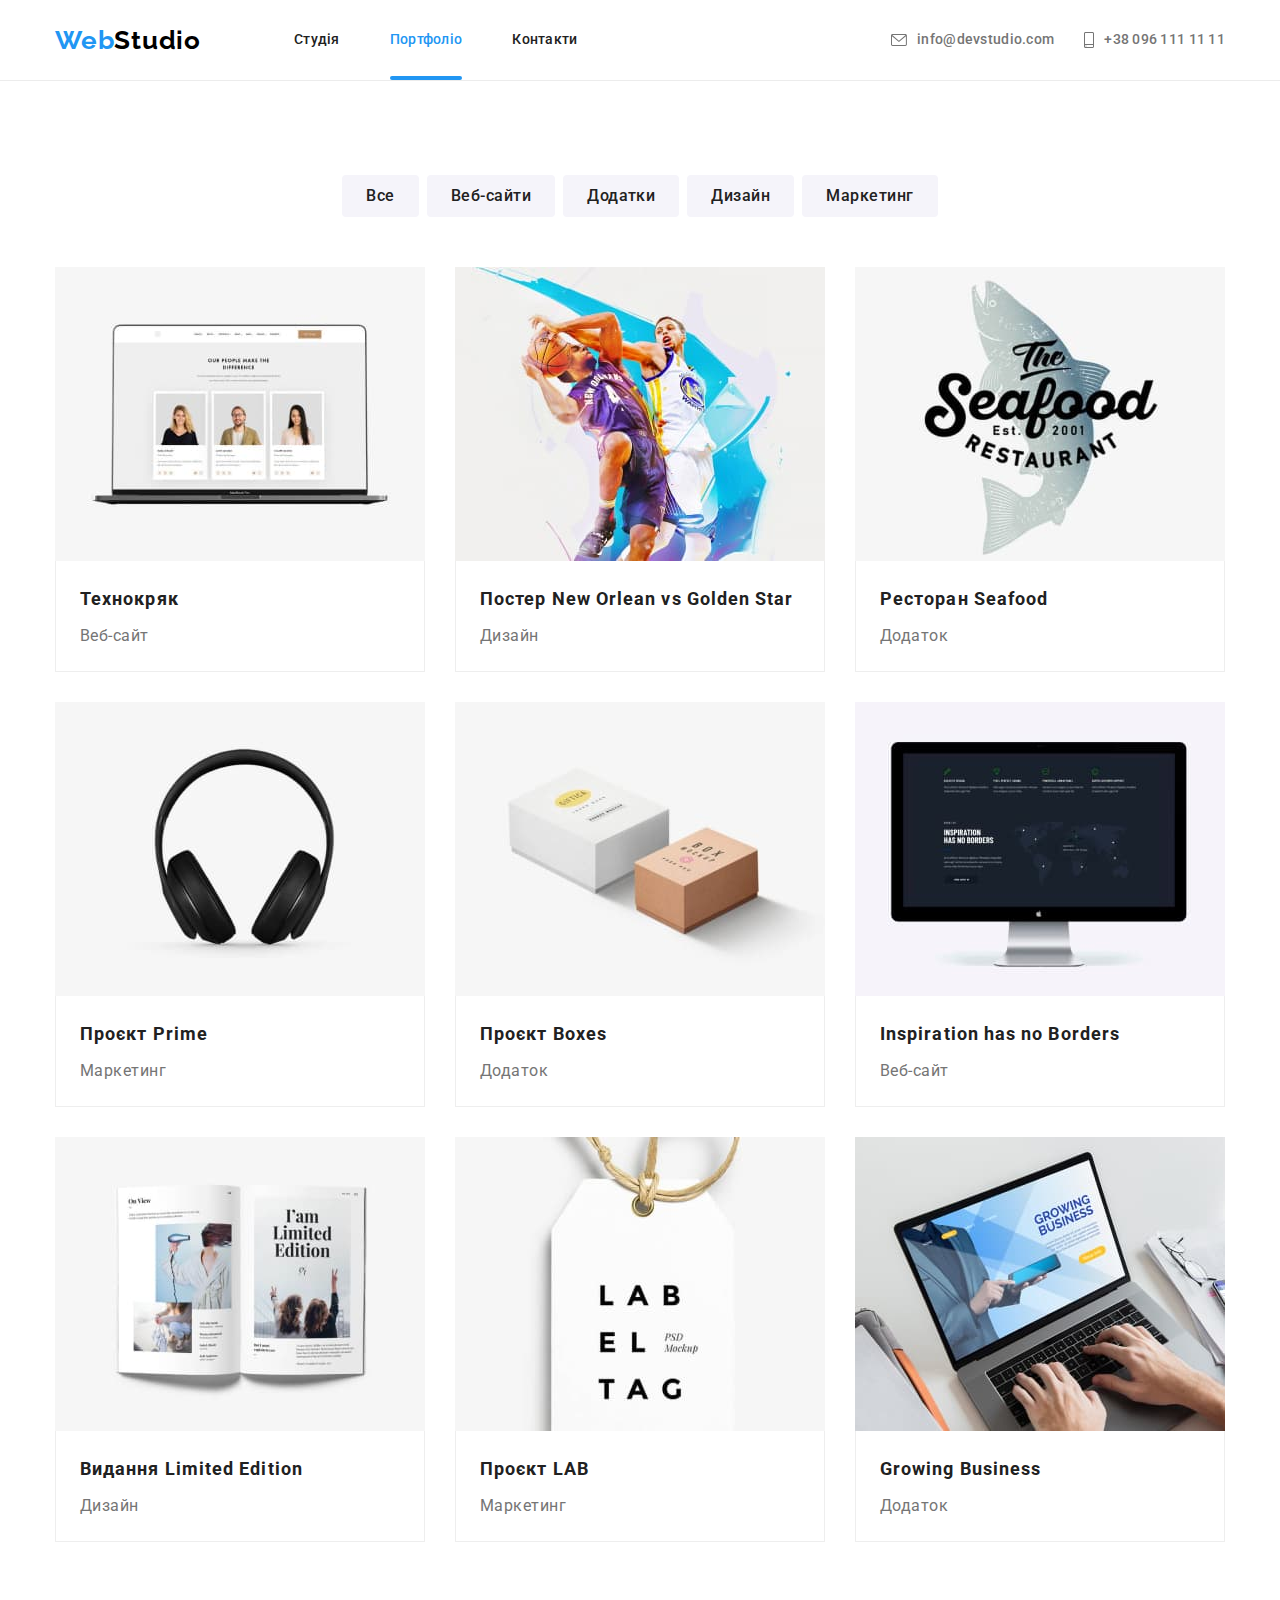
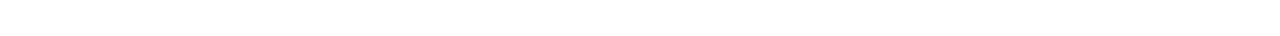
==== portfolio.html @ c04a243e "did all sections, except footer" ====
<!DOCTYPE html>
<html lang="en">
  <head>
    <meta charset="UTF-8" />
    <meta http-equiv="X-UA-Compatible" content="IE=edge" />
    <meta name="viewport" content="width=device-width, initial-scale=1.0" />
    <title>Web Studio</title>
    <link rel="preconnect" href="https://fonts.googleapis.com" />
    <link rel="preconnect" href="https://fonts.gstatic.com" crossorigin />
    <link
      href="https://fonts.googleapis.com/css2?family=Raleway:wght@700&family=Roboto:wght@400;500;700;900&display=swap"
      rel="stylesheet"
    />
    <link
      rel="stylesheet"
      href="https://cdnjs.cloudflare.com/ajax/libs/modern-normalize/1.1.0/modern-normalize.min.css"
    />
    <link rel="stylesheet" href="./css/main.min.css" />
  </head>

  <body>
     <header class="header">
      <div class="container">
        <nav class="header__nav">
          <a href=" " class="header__logo link">
            <span class="header__web">Web</span>Studio
          </a>
          <ul class="header__list list">
            <li class="header__item">
              <a href="./index.html" class="header__link link"> Студія </a>
            </li>
            <li class="header__item">
              <a href="" class="header__link link current"> Портфоліо </a>
            </li>
            <li class="header__item">
              <a href="" class="header__link link"> Контакти </a>
            </li>
          </ul>
        </nav>
        <ul class="header__contacts list">
          <li>
            <a href="mailto:info@devstudio.com " class="header__mail link">
              <svg class="header__contacts-icon" width="16px" height="12px">
                <use href="./images/icons.svg#icon-envelope"></use>
              </svg>
              info@devstudio.com
            </a>
          </li>
          <li>
            <a href="tel:+380961111111" class="header__tel link">
              <svg class="header__contacts-icon" width="10px" height="16px">
                <use href="./images/icons.svg#icon-smartphone"></use>
              </svg>
              +38 096 111 11 11
            </a>
          </li>
        </ul>
        <button type="button" class="header__btn">
          <svg class="header__icon" width="24" height="16">
            <use href="./images/icons.svg#icon-mob-menu"></use>
          </svg>
        </button>
        </div>
        <div class="mob-menu is-hidden">
          <div class="container">
            <div class="mob-menu-top">
              <button type="button" class="menu-close">
                <svg class="menu-icon" width="40" height="40">
                  <use href="./images/icons.svg#icon-close"></use>
                </svg>
              </button>
              <nav class="mob-menu-nav">
                <ul class="mob-menu-list list">
                  <li class="mob-menu-item">
                    <a href="./index.html" class="mob-menu-link link"> Студія </a>
                  </li>
                  <li class="mob-menu-item">
                    <a href="" class="mob-menu-link  link">
                      Портфоліо </a>
                  </li>
                  <li class="mob-menu-item">
                    <a href="" class="mob-menu-link  link"> Контакти </a>
                  </li>
                </ul>
              </nav>
            </div>
            <div class="mob-menu-bottom">
              <div class="mob-connect">
                <a href="tel:+380961111111" class="mob-menu-tel link"> +38 096 111 11 11 </a>
        
                <a href="mailto:info@devstudio.com " class="mob-menu-mail link"> info@devstudio.com </a>
        
              </div>
        
              <ul class="mob-soc list">
                <li class="mob-soc-item">
                  <a href="" target="blank" rel="noopener nofollow" class="mob-soc-link link"> Instagram </a>
                </li>
                <li class="mob-soc-item">
                  <a href="" target="blank" rel="noopener nofollow" class="mob-soc-link link"> Twitter </a>
                </li>
                <li class="mob-soc-item">
                  <a href="" target="blank" rel="noopener nofollow" class="mob-soc-link link"> Facebook </a>
                </li>
                <li class="mob-soc-item">
                  <a href="" target="blank" rel="noopener nofollow" class="mob-soc-link link"> LinkedIn </a>
                </li>
              </ul>
            </div>
          </div>
        </div>
      </div>
    </header> 
    <main>
      <section class="portfolio">
        <div class="container">
          <h1 class="visually-hidden">Портфоліо</h1>
          <ul class="portfolio__list list">
            <li class="portfolio__item">
              <button type="button" class="portfolio__btn">Все</button>
            </li>
            <li class="portfolio__item">
              <button type="button" class="portfolio__btn">Веб-сайти</button>
            </li>
            <li class="portfolio__item">
              <button type="button" class="portfolio__btn">Додатки</button>
            </li>
            <li class="portfolio__item">
              <button type="button" class="portfolio__btn">Дизайн</button>
            </li>
            <li class="portfolio__item">
              <button type="button" class="portfolio__btn">Маркетинг</button>
            </li>
          </ul>
           <h2 class="visually-hidden">Наші роботи</h2>
          <ul class="works__list list">
            <li class="works__item">
              <a href="#" target="_blank" class="works link">
                <div class="works__cover-wrap">
                  <img
                    src="./images/portfolio/img-one.jpg"
                    alt="Технокряк"
                    width="370"
                    class="works__img"
                  />
                  <p class="works__cover-text">
                    Ресурс пропонує комплексні пропозиції з різним рівнем
                    функціоналу та сервісів. Все це дозволить відвідувачу
                    отримати вичерпні відомості про компанію чи приватну особу.
                  </p>
                </div>
                <div class="works__box">
                  <h3 class="works__title">Технокряк</h3>
                  <p class="works__field">Веб-сайт</p>
                </div>
              </a>
            </li>
            <li class="works__item">
              <a href="#" target="_blank" class="works link">
                <div class="works__cover-wrap">
                  <img
                    src="./images/portfolio/img-two.jpg"
                    alt="Постер New Orlean vs Golden Star"
                    width="370"
                    class="works__img"
                  />
                  <p class="works__cover-text">
                    Ресурс пропонує комплексні пропозиції з різним рівнем
                    функціоналу та сервісів. Все це дозволить відвідувачу
                    отримати вичерпні відомості про компанію чи приватну особу.
                  </p>
                </div>
                <div class="works__box">
                  <h3 class="works__title">Постер New Orlean vs Golden Star</h3>
                  <p class="works__field">Дизайн</p>
                </div>
              </a>
            </li>
            <li class="works__item">
              <a href="#" target="_blank" class="works link">
                <div class="works__cover-wrap">
                  <img
                    src="./images/portfolio/img-three.jpg"
                    alt="Ресторан Seafood"
                    width="370"
                    class="works__img"
                  />
                  <p class="works__cover-text">
                    Ресурс пропонує комплексні пропозиції з різним рівнем
                    функціоналу та сервісів. Все це дозволить відвідувачу
                    отримати вичерпні відомості про компанію чи приватну особу.
                  </p>
                </div>
                <div class="works__box">
                  <h3 class="works__title">Ресторан Seafood</h3>
                  <p class="works__field">Додаток</p>
                </div>
              </a>
            </li>
            <li class="works__item">
              <a href="#" target="_blank" class="works link">
                <div class="works__cover-wrap">
                  <img
                    src="./images/portfolio/img-four.jpg"
                    alt="Проєкт Prime"
                    width="370"
                    class="works__img"
                  />
                  <p class="works__cover-text">
                    Ресурс пропонує комплексні пропозиції з різним рівнем
                    функціоналу та сервісів. Все це дозволить відвідувачу
                    отримати вичерпні відомості про компанію чи приватну особу.
                  </p>
                </div>
                <div class="works__box">
                  <h3 class="works__title">Проєкт Prime</h3>
                  <p class="works__field">Маркетинг</p>
                </div>
              </a>
            </li>
            <li class="works__item">
              <a href="#" target="_blank" class="works link">
                <div class="works__cover-wrap">
                  <img
                    src="./images/portfolio/img-five.jpg"
                    alt="Проєкт Boxes"
                    width="370"
                    class="works__img"
                  />
                  <p class="works__cover-text">
                    Ресурс пропонує комплексні пропозиції з різним рівнем
                    функціоналу та сервісів. Все це дозволить відвідувачу
                    отримати вичерпні відомості про компанію чи приватну особу.
                  </p>
                </div>
                <div class="works__box">
                  <h3 class="works__title">Проєкт Boxes</h3>
                  <p class="works__field">Додаток</p>
                </div>
              </a>
            </li>
            <li class="works__item">
              <a href="#" target="_blank" class="works link">
                <div class="works__cover-wrap">
                  <img
                    src="./images/portfolio/img-six.jpg"
                    alt="Inspiration has no Borders"
                    width="370"
                    class="works__img"
                  />
                  <p class="works__cover-text">
                    Ресурс пропонує комплексні пропозиції з різним рівнем
                    функціоналу та сервісів. Все це дозволить відвідувачу
                    отримати вичерпні відомості про компанію чи приватну особу.
                  </p>
                </div>
                <div class="works__box">
                  <h3 class="works__title">Inspiration has no Borders</h3>
                  <p class="works__field">Веб-сайт</p>
                </div>
              </a>
            </li>
            <li class="works__item">
              <a href="#" target="_blank" class="works link">
                <div class="works__cover-wrap">
                  <img
                    src="./images/portfolio/img-seven.jpg"
                    alt="Видання Limited Edition"
                    width="370"
                    class="portfolio-img"
                  />
                  <p class="works__cover-text">
                    Ресурс пропонує комплексні пропозиції з різним рівнем
                    функціоналу та сервісів. Все це дозволить відвідувачу
                    отримати вичерпні відомості про компанію чи приватну особу.
                  </p>
                </div>
                <div class="works__box">
                  <h3 class="works__title">Видання Limited Edition</h3>
                  <p class="works__field">Дизайн</p>
                </div>
              </a>
            </li>
            <li class="works__item">
              <a href="#" target="_blank" class="works link">
                <div class="works__cover-wrap">
                  <img
                    src="./images/portfolio/img-eight.jpg"
                    alt="Проєкт LAB"
                    width="370"
                    class="portfolio-img"
                  />
                  <p class="works__cover-text">
                    Ресурс пропонує комплексні пропозиції з різним рівнем
                    функціоналу та сервісів. Все це дозволить відвідувачу
                    отримати вичерпні відомості про компанію чи приватну особу.
                  </p>
                </div>
                <div class="works__box">
                  <h3 class="works__title">Проєкт LAB</h3>
                  <p class="works__field">Маркетинг</p>
                </div>
              </a>
            </li>
            <li class="works__item">
              <a href="#" target="_blank" class="works link">
                <div class="works__cover-wrap">
                  <img
                    src="./images/portfolio/img-nine.jpg"
                    alt="Growing Business"
                    width="370"
                    class="works__img"
                  />
                  <p class="works__cover-text">
                    Ресурс пропонує комплексні пропозиції з різним рівнем
                    функціоналу та сервісів. Все це дозволить відвідувачу
                    отримати вичерпні відомості про компанію чи приватну особу.
                  </p>
                </div>
                <div class="works__box">
                  <h3 class="works__title">Growing Business</h3>
                  <p class="works__field">Додаток</p>
                </div>
              </a>
            </li>
          </ul>
        </div>
      </section>
    </main> 
    <!-- <footer class="footer">
      <div class="container footer__wrap">
        <div>
          <a href="" class="footer__logo link">
            <span class="footer__web">Web</span>Studio
          </a>
          <address class="footer__contacts">
            <ul class="footer__list list">
              <li class="footer__item">
                <a
                  href="https://goo.gl/maps/imiHuzSXBCJ5eQL1A"
                  target="_blank"
                  rel="noopener noreferrer"
                  class="footer__address link"
                >
                  м. Київ, пр-т Лесі Українки, 26
                </a>
              </li>
              <li class="footer__item">
                <a href="mailto:info@example.com" class="footer__mail link">
                  info@example.com
                </a>
              </li>
              <li class="footer__item">
                <a href="tel:+380991111111" class="footer__tel link">
                  +38 099 111 11 11
                </a>
              </li>
            </ul>
          </address>
        </div>
        <div class="footer__soc-box">
          <p class="footer__soc-join">Приєднуйтесь</p>
          <ul class="footer__soc list">
            <li class="footer__soc-item">
              <a href="" class="footer__soc-link link">
                <svg class="footer__soc-icon" width="20" height="20">
                  <use href="./images/icons.svg#icon-instagram"></use>
                </svg>
              </a>
            </li>
            <li class="footer__soc-item">
              <a href="" class="footer__soc-link link">
                <svg class="footer__soc-icon" width="20" height="20">
                  <use href="./images/icons.svg#icon-twitter"></use></svg
              ></a>
            </li>
            <li class="footer__soc-item">
              <a href="" class="footer__soc-link link">
                <svg class="footer__soc-icon" width="20" height="20">
                  <use href="./images/icons.svg#icon-facebook"></use>
                </svg>
              </a>
            </li>
            <li class="footer__soc-item">
              <a href="" class="footer__soc-link link">
                <svg class="footer__soc-icon" width="20" height="20">
                  <use href="./images/icons.svg#icon-linkedin"></use>
                </svg>
              </a>
            </li>
          </ul>
        </div>
        <div class="subscribe__section">
          <form action="#" class="subscribe__form">
            <p class="subscribe__name">Підпишіться на розсилку</p>
            <div class="sub__correct">
              <input
                type="text"
                name="subscribe-name-footer"
                class="subscribe__input"
                id="subscribe"
                placeholder="E-mail"
                required
              />
              <button type="submit" class="subscribe__button">
                Підписатися
                <svg class="subscribe__icon" width="24" height="24">
                  <use href="./images/icons.svg#icon-send"></use>
                </svg>
              </button>
            </div>
          </form>
        </div>
      </div>
    </footer> -->
  <script src="./js/menu.js"></script>
  </body>
</html>
---- css/main.min.css ----
:root{--main-color: #212121;--secondary-color: #757575;--tertiary-color: #ffffff;--accent-color: #2196f3;--card-set-gap: 30px}body{font-family:Roboto,sans-serif}p,h1,h2,h3,h4,h5,h6{margin:0}ul{margin:0;padding-left:0}img{display:block;max-width:100%;height:auto;width:100%}.list{list-style:none}.link{text-decoration:none}.no-scroll{overflow:hidden}.visually-hidden{position:absolute;white-space:nowrap;width:1px;height:1px;overflow:hidden;border:0;padding:0;clip:rect(0 0 0 0);clip-path:inset(50%);margin:-1px}.container{width:100%;margin-right:auto;margin-left:auto;padding-right:15px;padding-left:15px}@media screen and (min-width: 480px){.container{max-width:480px}}@media screen and (min-width: 768px){.container{max-width:768px}}@media screen and (min-width: 1200px){.container{max-width:1200px}}.header{border-bottom:1px solid #ececec}.header>.container{display:flex;align-items:center}.header__nav{display:flex;align-items:center}.header__list{gap:50px;display:none;align-items:center}@media screen and (min-width: 768px){.header__list{display:flex}}@media screen and (min-width: 1200px){.header__list{display:flex}}.header__contacts{margin-left:auto;display:none;align-items:center;gap:50px}@media screen and (min-width: 768px){.header__contacts{display:flex;flex-direction:column;gap:10px}}@media screen and (min-width: 1200px){.header__contacts{display:flex;flex-direction:row;gap:30px}}.header__web{font-family:Raleway,sans-serif;font-weight:700;font-size:26px;line-height:1.19;letter-spacing:.03em;color:var(--accent-color)}.header__logo{font-family:Raleway,sans-serif;font-weight:700;font-size:26px;line-height:1.19;letter-spacing:.03em;color:#000;margin-right:93px;padding-top:16px;padding-bottom:16px}.header__link{font-weight:500;font-size:14px;line-height:1.14;letter-spacing:.02em;color:var(--main-color);display:block;padding-top:32px;padding-bottom:32px;align-items:center;transition:color 250ms cubic-bezier(0.4, 0, 0.2, 1)}.header__link:hover,.header__link:focus{color:var(--accent-color)}.header__mail{display:flex;align-items:center;font-weight:500;font-size:14px;line-height:1.14;letter-spacing:.02em;color:var(--secondary-color);transition:color 250ms cubic-bezier(0.4, 0, 0.2, 1)}.header__mail:hover,.header__mail:focus{color:var(--accent-color)}.header__tel{display:flex;align-items:center;font-weight:500;font-size:14px;line-height:1.14;letter-spacing:.02em;color:var(--secondary-color);transition:color 250ms cubic-bezier(0.4, 0, 0.2, 1)}.header__tel:hover,.header__tel:focus{color:var(--accent-color)}.header__contacts-icon{fill:currentColor;margin-right:10px}.header__btn{width:40px;height:40px;padding:0;margin-left:auto;background-color:rgba(0,0,0,0);border:none}@media screen and (min-width: 768px){.header__btn{display:none}}@media screen and (min-width: 1200px){.header__btn{display:none}}.mob-menu{position:fixed;z-index:2;width:100vw;height:100vh;background-color:var(--tertiary-color);top:0;padding-top:48px;padding-bottom:48px;padding-left:40px}.mob-menu>.container{display:flex;flex-direction:column;height:100%;justify-content:space-between;overflow:auto}.menu-close{display:block;margin-left:auto;margin-bottom:8px;border:none;width:40px;height:40px;background-color:rgba(0,0,0,0);cursor:pointer;transition:fill 250ms cubic-bezier(0.4, 0, 0.2, 1)}.menu-close:hover,.menu-close:focus{fill:var(--accent-color)}.mob-menu-item:not(:last-child){margin-bottom:32px}.mob-menu-link{font-weight:500;font-size:40px;line-height:1.17;letter-spacing:.02em;color:var(--main-color);transition:color 250ms cubic-bezier(0.4, 0, 0.2, 1)}.mob-menu-link:hover,.mob-menu-link:focus{color:var(--accent-color);border-bottom:1px solid var(--accent-color)}.mob-menu-tel{font-weight:500;font-size:34px;line-height:1.17;letter-spacing:.02em;color:var(--accent-color);display:block;margin-bottom:32px}.mob-menu-tel:hover,.mob-menu-tel:focus{border-bottom:1px solid var(--accent-color)}.mob-menu-mail{font-style:normal;font-weight:500;font-size:24px;line-height:1.16;letter-spacing:.02em;color:var(--secondary-color);display:block;transition:color 250ms cubic-bezier(0.4, 0, 0.2, 1)}.mob-menu-mail:hover,.mob-menu-mail:focus{color:var(--accent-color);border-bottom:1px solid var(--accent-color)}.mob-soc{display:flex;margin-top:64px;gap:10px}.mob-soc-item:not(:last-child){border-right:1px solid rgba(33,33,33,.2);padding-right:10px}.mob-soc-link{font-style:normal;font-weight:500;font-size:18px;line-height:1.22;letter-spacing:.02em;color:var(--accent-color)}.mob-soc-link:hover,.mob-soc-link:focus{border-bottom:1px solid var(--accent-color)}.current{color:var(--accent-color);position:relative}.current::after{position:absolute;content:"";width:100%;height:4px;left:0;bottom:0;background:#2196f3;border-radius:2px}.hero{max-width:480px;height:400px;padding-top:118px;padding-bottom:118px;margin-left:auto;margin-right:auto;background-image:linear-gradient(rgba(47, 48, 58, 0.4), rgba(47, 48, 58, 0.4)),url(../images/background.jpg);background-repeat:no-repeat;background-position:center;background-size:cover}@media screen and (min-width: 768px){.hero{max-width:768px}}@media screen and (min-width: 1200px){.hero{max-width:1600px;height:600px;padding-top:200px;padding-top:200px}}.hero__title{font-weight:900;font-size:26px;line-height:1.61;text-align:center;letter-spacing:.06em;text-transform:uppercase;color:var(--tertiary-color);max-width:360px;margin-bottom:30px;margin-left:auto;margin-right:auto}@media screen and (min-width: 1200px){.hero__title{font-size:44px;line-height:1.36;max-width:696px}}.hero__button{font-family:inherit;font-weight:700;font-size:16px;line-height:1.88;align-items:center;text-align:center;letter-spacing:.06em;color:var(--tertiary-color);background-color:var(--accent-color);cursor:pointer;padding:10px 24px;border-radius:4px;border-color:rgba(0,0,0,0);display:flex;margin-left:auto;margin-right:auto;transition:background-color 250ms cubic-bezier(0.4, 0, 0.2, 1)}.hero__button:hover,.hero__button:focus{background-color:#188ce8}@media screen and (min-width: 1200px){.hero__button{padding:10px 32px}}.features{padding-top:60px;padding-bottom:60px}@media screen and (min-width: 768px){.features{padding:60px 15px}}@media screen and (min-width: 1200px){.features{padding-top:94px;padding-bottom:94px}}.features__background{width:450px;height:120px;background-color:#f5f4fa;border-radius:4px;margin-bottom:30px;display:flex;align-items:center;justify-content:center;color:var(--main-color)}@media screen and (min-width: 768px){.features__background{width:354px}}@media screen and (min-width: 1200px){.features__background{width:270px}}.features__icons{fill:currentColor}.features__list{display:flex;flex-wrap:wrap;gap:30px}.features__item{width:100%;align-items:center;justify-content:center}@media screen and (min-width: 768px){.features__item{width:calc((100% - 30px)/2)}}@media screen and (min-width: 1200px){.features__item{width:calc((100% - 90px)/4)}}.features__title{font-weight:700;font-size:14px;line-height:1.14;letter-spacing:.03em;text-transform:uppercase;color:var(--main-color);margin-bottom:10px}@media screen and (max-width: 480px){.features__title{display:flex;align-items:center;justify-content:center}}.features__after-title{font-size:14px;line-height:1.71;letter-spacing:.03em;color:var(--secondary-color)}.activities{display:none}@media screen and (min-width: 1200px){.activities{display:block;padding-bottom:94px}}.activities__title{font-weight:700;font-size:36px;line-height:1.16;letter-spacing:.03em;color:var(--main-color);text-align:center;margin-left:auto;margin-right:auto;margin-bottom:50px}.activities__list{display:flex;gap:30px}.activities__item{position:relative}.activities__text{position:absolute;font-weight:700;font-size:14px;line-height:1.14;text-align:center;letter-spacing:.03em;text-transform:uppercase;color:var(--tertiary-color);width:100%;bottom:0px;left:0px;background-color:rgba(47,48,58,.8);padding-top:27px;padding-bottom:27px}.team{background-color:#f5f4fa;padding:60px 15px}@media screen and (min-width: 768px){.team{padding:60px 15px}}@media screen and (min-width: 1200px){.team{padding-top:94px;padding-bottom:94px}}.team__title{font-weight:700;font-size:28px;line-height:1.17;letter-spacing:.03em;color:var(--main-color);text-align:center;margin-left:auto;margin-right:auto;margin-bottom:30px}@media screen and (min-width: 1200px){.team__title{font-size:36px;line-height:1.16;margin-bottom:50px}}.team__list{display:flex;flex-wrap:wrap;gap:30px}.team__item{box-shadow:0px 1px 3px rgba(0,0,0,.12),0px 1px 1px rgba(0,0,0,.14),0px 2px 1px rgba(0,0,0,.2);border-radius:0px 0px 4px 4px}@media screen and (min-width: 768px){.team__item{width:calc((100% - 30px)/2)}}@media screen and (min-width: 1200px){.team__item{width:calc((100% - 90px)/4)}}.team__img{display:block;max-width:100%;height:auto;width:100%}.team__box{text-align:center;padding-top:30px;padding-bottom:30px;background-color:#fff}.team__name{font-weight:500;font-size:16px;line-height:1.18;letter-spacing:.03em;color:var(--main-color);margin-bottom:10px;margin-top:0px}.team__text{font-size:16px;line-height:1.18;letter-spacing:.03em;color:var(--secondary-color);margin-bottom:16px}.team__social{display:flex;justify-content:center;gap:10px}.team__social-link{width:44px;height:44px;border-radius:50%;background-color:#fff;display:flex;align-items:center;justify-content:center;color:#afb1b8;transition:background-color 250ms cubic-bezier(0.4, 0, 0.2, 1),color 250ms cubic-bezier(0.4, 0, 0.2, 1)}.team__social-link:hover,.team__social-link:focus{background-color:var(--accent-color);color:var(--tertiary-color)}.team__social-icon{fill:currentColor}@media screen and (min-width: 480px){.clients{padding:60px 15px}}@media screen and (min-width: 768px){.clients{padding:60px 15px}}@media screen and (min-width: 1200px){.clients{padding-top:94px;padding-bottom:94px}}.clients__title{font-weight:700;font-size:28px;line-height:1.17;letter-spacing:.03em;color:var(--main-color);text-align:center;margin-left:auto;margin-right:auto;margin-bottom:30px}@media screen and (min-width: 1200px){.clients__title{font-size:36px;line-height:1.16;margin-bottom:50px}}.clients__list{display:flex;flex-wrap:wrap;gap:30px}.clients__item{width:calc((100% - 30px)/2)}@media screen and (min-width: 768px){.clients__item{width:calc((100% - 90px)/3)}}@media screen and (min-width: 1200px){.clients__item{width:calc((100% - 150px)/6)}}.clients__link{border:1px solid #afb1b8;border-radius:4px;width:210px;height:92px;display:flex;align-items:center;justify-content:center;color:#afb1b8;transition:color 250ms cubic-bezier(0.4, 0, 0.2, 1),border-color 250ms cubic-bezier(0.4, 0, 0.2, 1)}.clients__link:hover,.clients__link:focus{color:var(--accent-color);border-color:var(--accent-color)}@media screen and (min-width: 768px){.clients__link{width:226px}}@media screen and (min-width: 1200px){.clients__link{width:170px}}.clients__logo{fill:currentColor}.footer{display:flex;background-color:#2f303a;padding-top:60px;padding-bottom:60px}.footer__wrap{display:flex;align-items:baseline}.footer__logo{font-family:Raleway,sans-serif;font-weight:700;font-size:26px;line-height:1.19;letter-spacing:.03em;color:var(--tertiary-color);display:block;margin-bottom:20px}.footer__web{font-family:Raleway,sans-serif;font-weight:700;font-size:26px;line-height:1.19;letter-spacing:.03em;color:var(--accent-color)}.footer__contacts{font-style:normal}.footer__address{font-size:14px;line-height:1.71;letter-spacing:.03em;color:var(--tertiary-color);transition:color 250ms cubic-bezier(0.4, 0, 0.2, 1);display:block;margin-bottom:9px}.footer__address:hover,.footer__address:focus{color:var(--accent-color)}.footer__mail{display:block;font-size:14px;line-height:1.71;letter-spacing:.03em;color:rgba(255,255,255,.6);transition:color 250ms cubic-bezier(0.4, 0, 0.2, 1);margin-bottom:9px}.footer__mail:hover,.footer__mail:focus{color:var(--accent-color)}.footer__tel{font-size:14px;line-height:1.71;letter-spacing:.03em;color:rgba(255,255,255,.6);transition:color 250ms cubic-bezier(0.4, 0, 0.2, 1)}.footer__tel:hover,.footer__tel:focus{color:var(--accent-color)}.footer__soc-box{margin-left:70px}.footer__soc-join{font-weight:700;font-size:14px;line-height:1.14;letter-spacing:.03em;text-transform:uppercase;color:var(--tertiary-color);margin-bottom:20px}.footer__soc{display:flex;gap:10px}.footer__soc-link{width:44px;height:44px;border-radius:50%;background-color:rgba(255,255,255,.1);display:flex;align-items:center;justify-content:center;color:var(--tertiary-color);transition:background-color 250ms cubic-bezier(0.4, 0, 0.2, 1)}.footer__soc-link:hover,.footer__soc-link:focus{background-color:var(--accent-color)}.footer__soc-icon{fill:currentColor}.subscribe__section{margin-left:auto;display:flex}.subscribe__form{padding-top:12px}.sub__correct{display:flex}.subscribe__name{margin-bottom:20px;font-weight:700;font-size:14px;line-height:1.14;letter-spacing:.03em;text-transform:uppercase;color:var(--tertiary-color)}.subscribe__input{padding-left:16px;height:50px;width:358px;border-color:rgba(255,255,255,.3019607843);border-radius:4px;outline:none;background-color:rgba(0,0,0,0);color:var(--main-color)}.subscribe__input:focus-visible{outline-color:var(--accent-color)}.subscribe__input:not(:placeholder-shown):required:valid{border-color:var(--accent-color)}.subscribe__input:not(:placeholder-shown):required{border-color:red}.subscribe__button{margin-left:12px;width:200px;height:50px;display:flex;align-items:center;justify-content:center;transition:background-color 250ms cubic-bezier(0.4, 0, 0.2, 1);border-radius:4px;border:none;background-color:var(--accent-color);box-shadow:0px 4px 4px rgba(0,0,0,.15);font-weight:700;font-size:16px;line-height:1.88;color:var(--tertiary-color);cursor:pointer}.subscribe__button:hover,.subscribe__button:focus{background-color:#188ce8}.subscribe__icon{margin-left:10px;fill:var(--tertiary-color)}.backdrop{position:fixed;width:100%;height:100%;top:0;left:0;background-color:rgba(0,0,0,.2);transition:opacity 250ms cubic-bezier(0.4, 0, 0.2, 1),visibility 250ms cubic-bezier(0.4, 0, 0.2, 1)}.modal{position:absolute;top:50%;left:50%;width:450px;min-height:609px;border-radius:4px;background-color:var(--tertiary-color);box-shadow:0px 1px 3px rgba(0,0,0,.12),0px 1px 1px rgba(0,0,0,.14),0px 2px 1px rgba(0,0,0,.2);transform:translate(-50%, -50%) scale(1);transition:transform 250ms cubic-bezier(0.4, 0, 0.2, 1);padding:40px}.backdrop.is-hidden .modal{transform:translate(-50%, -50%) scale(0)}@media screen and (min-width: 1200px){.modal{width:528px;min-height:581px}}.modal__title{font-weight:700;font-size:20px;line-height:1.15;text-align:center;letter-spacing:.03em;color:var(--main-color);text-align:center;margin-bottom:12px}.modal__close{position:absolute;right:8px;top:8px;width:30px;height:30px;background-color:rgba(0,0,0,0);border:1px solid rgba(0,0,0,.1);border-radius:50%;display:flex;align-items:center;justify-content:center;cursor:pointer;transition:fill 250ms cubic-bezier(0.4, 0, 0.2, 1)}.modal__close:hover,.modal__close:focus{fill:var(--accent-color)}.is-hidden{opacity:0;visibility:hidden;pointer-events:none}.modal__input{width:100%;height:40px;border:1px solid rgba(33,33,33,.2);border-radius:4px;padding-left:42px;outline:rgba(0,0,0,0);transition:border-color 250ms cubic-bezier(0.4, 0, 0.2, 1)}.modal__input:focus{border-color:var(--accent-color)}.input__wrap{position:relative}.input__icon{position:absolute;left:12px;top:50%;transform:translateY(-50%);transition:fill 250ms cubic-bezier(0.4, 0, 0.2, 1)}.modal-input:focus+.input__icon{fill:var(--accent-color)}.label{font-weight:400;font-size:12px;line-height:1.16;letter-spacing:.01em;color:var(--secondary-color);display:block;margin-bottom:4px}.modal__data{margin-bottom:10px}.modal__text{width:370px;height:120px;padding:12px 16px;border:1px solid rgba(33,33,33,.2);border-radius:4px;resize:none;outline:rgba(0,0,0,0);transition:border-color 250ms cubic-bezier(0.4, 0, 0.2, 1)}.modal__text:focus{border-color:var(--accent-color)}.modal__text::placeholder{font-weight:400;font-size:12px;line-height:1.16;letter-spacing:.01em;color:rgba(117,117,117,.5)}@media screen and (min-width: 1200px){.modal__text{width:448px;height:120px}}.modal__comment{margin-bottom:20px}.modal__policy{margin-bottom:30px;margin-right:auto;margin-left:auto;display:flex;justify-content:center}.modal__check{margin-top:10px;margin-bottom:30px}.check__text{display:flex;align-items:center;font-weight:400;font-size:12px;line-height:1.16;letter-spacing:.03em;color:var(--secondary-color)}.check__text span{width:16px;height:15px;border:2px solid #303030;border-radius:2px;margin-right:10px;display:flex;align-items:center;justify-content:center}.modal__check:checked+.check__text span{background-color:var(--accent-color);border:none}.modal__check:focus+.check__text span{border-color:var(--accent-color)}@media screen and (min-width: 1200px){.check__text{font-size:14px;line-height:1.71}}.conditions{font-weight:400;font-size:12px;line-height:1.16;letter-spacing:.03em;color:var(--accent-color)}@media screen and (min-width: 1200px){.conditions{font-size:14px;line-height:1.71}}.check__icon{opacity:0}.modal__check:checked+.check__text .check__icon{fill:#fff;opacity:1}.submit__btn{width:200px;height:50px;background:var(--accent-color);box-shadow:0px 4px 4px rgba(0,0,0,.15);border-radius:4px;border-color:rgba(0,0,0,0);cursor:pointer;font-family:inherit;font-weight:700;font-size:16px;line-height:1.88;display:flex;align-items:center;text-align:center;letter-spacing:.06em;color:var(--tertiary-color);padding:10px 52px;margin-left:auto;margin-right:auto;transition:background-color 250ms cubic-bezier(0.4, 0, 0.2, 1)}.submit__btn:hover,.submit__btn:focus{background-color:#188ce8}.portfolio{padding-top:60px;padding-bottom:60px}@media screen and (min-width: 1200px){.portfolio{padding-top:94px;padding-bottom:94px}}.portfolio__list{display:flex;flex-wrap:wrap;row-gap:15px;column-gap:8px;margin-bottom:40px;margin-right:auto;margin-left:auto}@media screen and (min-width: 768px){.portfolio__list{margin-bottom:30px;justify-content:center}}@media screen and (min-width: 1200px){.portfolio__list{margin-bottom:50px}}.portfolio__btn{font-family:inherit;font-weight:500;font-size:16px;line-height:1.62;text-align:center;letter-spacing:.03em;color:var(--main-color);background-color:#f5f4fa;cursor:pointer;border-radius:4px;border-color:rgba(0,0,0,0);padding:6px 22px;transition:color 250ms cubic-bezier(0.4, 0, 0.2, 1),background-color 250ms cubic-bezier(0.4, 0, 0.2, 1),box-shadow 250ms cubic-bezier(0.4, 0, 0.2, 1)}.portfolio__btn:hover,.portfolio__btn:focus{color:var(--tertiary-color);background-color:#2196f3;box-shadow:0px 3px 1px rgba(0,0,0,.1),0px 1px 2px rgba(0,0,0,.8),0px 2px 2px rgba(0,0,0,.12)}.works__img{display:block;max-width:100%;height:auto;width:100%}.works__list{display:flex;flex-wrap:wrap;gap:30px}@media screen and (min-width: 768px){.works__item{width:calc((100% - 30px)/2)}}@media screen and (min-width: 1200px){.works__item{width:calc((100% - 60px)/3)}}.works__cover-wrap{position:relative;overflow:hidden}.works__cover-text{position:absolute;top:0;left:0;height:100%;color:var(--tertiary-color);font-weight:400;font-size:18px;line-height:1.56;letter-spacing:.03em;padding-top:63px;padding-bottom:63px;padding-left:24px;padding-right:24px;background-color:rgba(33,150,243,.9);flex-grow:1;transform:translateY(101%);transition:transform 250ms cubic-bezier(0.4, 0, 0.2, 1)}.works__item:hover .works__cover-text{transform:translateY(0%)}.works__box{padding:20px 24px;border:1px solid #eee;border-top:0}.works__title{font-weight:700;font-size:18px;line-height:2;letter-spacing:.06em;color:var(--main-color);margin-bottom:4px}.works__field{font-size:16px;line-height:1.88;letter-spacing:.03em;color:var(--secondary-color)}.works{display:block;transition:box-shadow 250ms cubic-bezier(0.4, 0, 0.2, 1);flex-direction:column;height:100%}.works:hover,.works:focus{box-shadow:0px 1px 1px rgba(0,0,0,.12),0px 4px 4px rgba(0,0,0,.06),1px 4px 6px rgba(0,0,0,.16)}/*# sourceMappingURL=main.min.css.map */
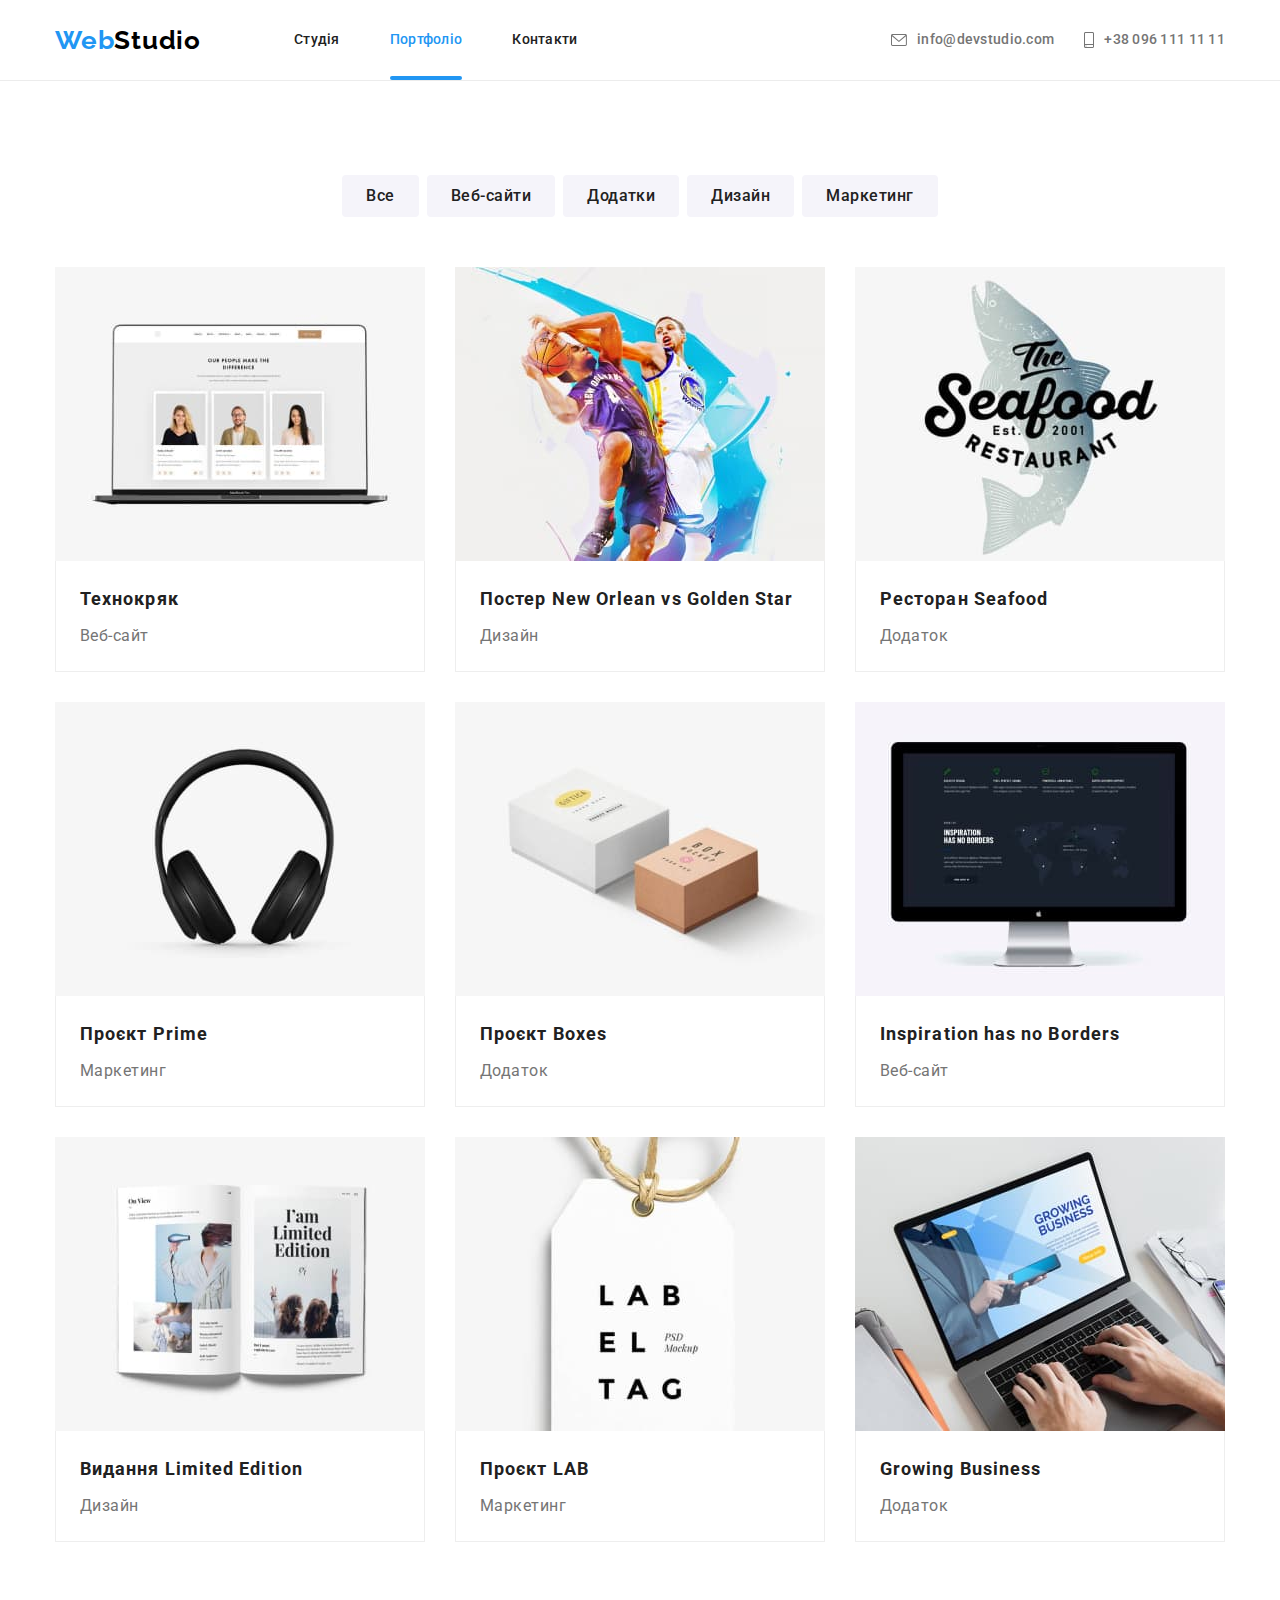
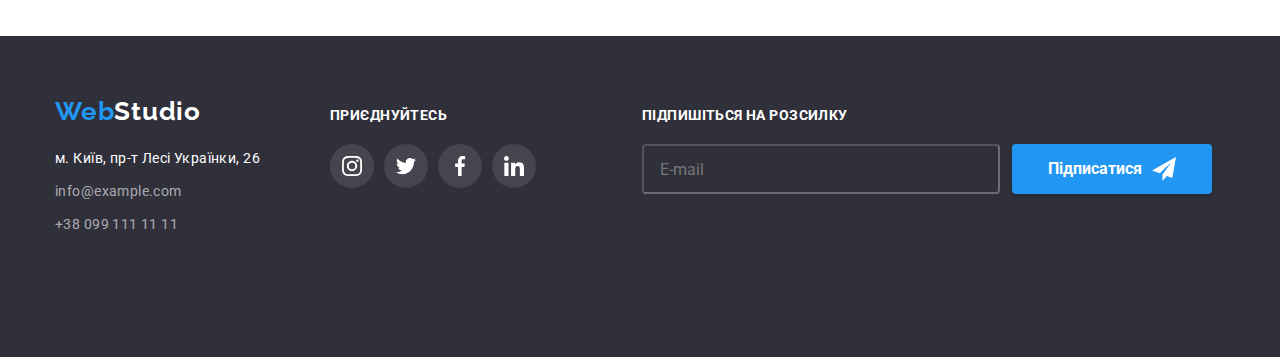
==== commit cad6b272: "added footer and graphics" ====
--- a/portfolio.html
+++ b/portfolio.html
@@ -137,10 +137,17 @@
             <li class="works__item">
               <a href="#" target="_blank" class="works link">
                 <div class="works__cover-wrap">
+                  <picture>
+                    <source srcset="./images/portfolio/img-one.jpg 1x, 
+                    ./images/portfolio/img-one-2px-dt.jpg 2x" media="(min-width: 1200px)" />
+                    <source srcset="./images/portfolio/img-one-1px-tab.jpg 1x, 
+                      ./images/portfolio/img-one-2px-tab.jpg 2x" media="(min-width: 768px)" />
+                    <source srcset="./images/portfolio/img-one-1px-mob.jpg 1x, 
+                    ./images/portfolio/img-one-2px-mob.jpg 2x" media="(max-width: 767px)" />
+                  </picture>
                   <img
                     src="./images/portfolio/img-one.jpg"
                     alt="Технокряк"
-                    width="370"
                     class="works__img"
                   />
                   <p class="works__cover-text">
@@ -158,10 +165,17 @@
             <li class="works__item">
               <a href="#" target="_blank" class="works link">
                 <div class="works__cover-wrap">
+                  <picture>
+                    <source srcset="./images/portfolio/img-two.jpg 1x, 
+                    ./images/portfolio/img-two-2px-dt.jpg 2x" media="(min-width: 1200px)" />
+                    <source srcset="./images/portfolio/img-two-1px-tab.jpg 1x, 
+                    ./images/portfolio/img-two-2px-tab.jpg 2x" media="(min-width: 768px)" />
+                    <source srcset="./images/portfolio/img-two-1px-mob.jpg 1x, 
+                    ./images/portfolio/img-two-2px-mob.jpg 2x" media="(max-width: 767px)" />
+                  </picture>
                   <img
                     src="./images/portfolio/img-two.jpg"
                     alt="Постер New Orlean vs Golden Star"
-                    width="370"
                     class="works__img"
                   />
                   <p class="works__cover-text">
@@ -179,10 +193,17 @@
             <li class="works__item">
               <a href="#" target="_blank" class="works link">
                 <div class="works__cover-wrap">
+                  <picture>
+                    <source srcset="./images/portfolio/img-three.jpg 1x, 
+                    ./images/portfolio/img-three-2px-dt.jpg 2x" media="(min-width: 1200px)" />
+                    <source srcset="./images/portfolio/img-three-1px-tab.jpg 1x, 
+                    ./images/portfolio/img-three-2px-tab.jpg 2x" media="(min-width: 768px)" />
+                    <source srcset="./images/portfolio/img-three-1px-mob.jpg 1x, 
+                   ./images/portfolio/img-three-2px-mob.jpg 2x" media="(max-width: 767px)" />
+                  </picture>
                   <img
                     src="./images/portfolio/img-three.jpg"
                     alt="Ресторан Seafood"
-                    width="370"
                     class="works__img"
                   />
                   <p class="works__cover-text">
@@ -200,10 +221,17 @@
             <li class="works__item">
               <a href="#" target="_blank" class="works link">
                 <div class="works__cover-wrap">
+                  <picture>
+                    <source srcset="./images/portfolio/img-four.jpg 1x, 
+                    ./images/portfolio/img-four-2px-dt.jpg 2x" media="(min-width: 1200px)" />
+                    <source srcset="./images/portfolio/img-four-1px-tab.jpg 1x, 
+                    ./images/portfolio/img-four-2px-tab.jpg 2x" media="(min-width: 768px)" />
+                    <source srcset="./images/portfolio/img-four-1px-mob.jpg 1x, 
+                   ./images/portfolio/img-four-2px-mob.jpg 2x" media="(max-width: 767px)" />
+                  </picture>
                   <img
                     src="./images/portfolio/img-four.jpg"
                     alt="Проєкт Prime"
-                    width="370"
                     class="works__img"
                   />
                   <p class="works__cover-text">
@@ -221,10 +249,17 @@
             <li class="works__item">
               <a href="#" target="_blank" class="works link">
                 <div class="works__cover-wrap">
+                  <picture>
+                    <source srcset="./images/portfolio/img-five.jpg 1x, 
+                   ./images/portfolio/img-five-2px-dt.jpg 2x" media="(min-width: 1200px)" />
+                    <source srcset="./images/portfolio/img-five-1px-tab.jpg 1x, 
+                    ./images/portfolio/img-five-2px-tab.jpg 2x" media="(min-width: 768px)" />
+                    <source srcset="./images/portfolio/img-five-1px-mob.jpg 1x, 
+                   ./images/portfolio/img-five-2px-mob.jpg 2x" media="(max-width: 767px)" />
+                  </picture>
                   <img
                     src="./images/portfolio/img-five.jpg"
                     alt="Проєкт Boxes"
-                    width="370"
                     class="works__img"
                   />
                   <p class="works__cover-text">
@@ -242,10 +277,17 @@
             <li class="works__item">
               <a href="#" target="_blank" class="works link">
                 <div class="works__cover-wrap">
+                  <picture>
+                    <source srcset="./images/portfolio/img-six.jpg 1x, 
+                     ./images/portfolio/img-six-2px-dt.jpg 2x" media="(min-width: 1200px)" />
+                    <source srcset="./images/portfolio/img-six-1px-tab.jpg 1x, 
+                     ./images/portfolio/img-six-2px-tab.jpg 2x" media="(min-width: 768px)" />
+                    <source srcset="./images/portfolio/img-six-1px-mob.jpg 1x, 
+                    ./images/portfolio/img-six-2px-mob.jpg 2x" media="(max-width: 767px)" />
+                  </picture>
                   <img
                     src="./images/portfolio/img-six.jpg"
                     alt="Inspiration has no Borders"
-                    width="370"
                     class="works__img"
                   />
                   <p class="works__cover-text">
@@ -263,10 +305,17 @@
             <li class="works__item">
               <a href="#" target="_blank" class="works link">
                 <div class="works__cover-wrap">
+                  <picture>
+                    <source srcset="./images/portfolio/img-seven.jpg 1x, 
+                    ./images/portfolio/img-seven-2px-dt.jpg 2x" media="(min-width: 1200px)" />
+                    <source srcset="./images/portfolio/img-seven-1px-tab.jpg 1x, 
+                    ./images/portfolio/img-seven-2px-tab.jpg 2x" media="(min-width: 768px)" />
+                    <source srcset="./images/portfolio/img-seven-1px-mob.jpg 1x, 
+                     ./images/portfolio/img-seven-2px-mob.jpg 2x" media="(max-width: 767px)" />
+                  </picture>
                   <img
                     src="./images/portfolio/img-seven.jpg"
                     alt="Видання Limited Edition"
-                    width="370"
                     class="portfolio-img"
                   />
                   <p class="works__cover-text">
@@ -284,10 +333,17 @@
             <li class="works__item">
               <a href="#" target="_blank" class="works link">
                 <div class="works__cover-wrap">
+                    <picture>
+                      <source srcset="./images/portfolio/img-eight.jpg 1x, 
+                      ./images/portfolio/img-eight-2px-dt.jpg 2x" media="(min-width: 1200px)" />
+                      <source srcset="./images/portfolio/img-eight-1px-tab.jpg 1x, 
+                       ./images/portfolio/img-eight-2px-tab.jpg 2x" media="(min-width: 768px)" />
+                      <source srcset="./images/portfolio/img-eight-1px-mob.jpg 1x, 
+                     ./images/portfolio/img-eight-2px-mob.jpg 2x" media="(max-width: 767px)" />
+                    </picture>
                   <img
                     src="./images/portfolio/img-eight.jpg"
                     alt="Проєкт LAB"
-                    width="370"
                     class="portfolio-img"
                   />
                   <p class="works__cover-text">
@@ -305,10 +361,17 @@
             <li class="works__item">
               <a href="#" target="_blank" class="works link">
                 <div class="works__cover-wrap">
+                    <picture>
+                      <source srcset="./images/portfolio/img-nine.jpg 1x, 
+                      ./images/portfolio/img-nine-2px-dt.jpg 2x" media="(min-width: 1200px)" />
+                      <source srcset="./images/portfolio/img-nine-1px-tab.jpg 1x, 
+                      ./images/portfolio/img-nine-2px-tab.jpg 2x" media="(min-width: 768px)" />
+                      <source srcset="./images/portfolio/img-nine-1px-mob.jpg 1x, 
+                      ./images/portfolio/img-nine-2px-mob.jpg 2x" media="(max-width: 767px)" />
+                    </picture>
                   <img
                     src="./images/portfolio/img-nine.jpg"
                     alt="Growing Business"
-                    width="370"
                     class="works__img"
                   />
                   <p class="works__cover-text">
@@ -327,7 +390,7 @@
         </div>
       </section>
     </main> 
-    <!-- <footer class="footer">
+    <footer class="footer">
       <div class="container footer__wrap">
         <div>
           <a href="" class="footer__logo link">
@@ -412,7 +475,7 @@
           </form>
         </div>
       </div>
-    </footer> -->
+    </footer>
   <script src="./js/menu.js"></script>
   </body>
 </html>
--- a/css/main.min.css
+++ b/css/main.min.css
@@ -1 +1 @@
-:root{--main-color: #212121;--secondary-color: #757575;--tertiary-color: #ffffff;--accent-color: #2196f3;--card-set-gap: 30px}body{font-family:Roboto,sans-serif}p,h1,h2,h3,h4,h5,h6{margin:0}ul{margin:0;padding-left:0}img{display:block;max-width:100%;height:auto;width:100%}.list{list-style:none}.link{text-decoration:none}.no-scroll{overflow:hidden}.visually-hidden{position:absolute;white-space:nowrap;width:1px;height:1px;overflow:hidden;border:0;padding:0;clip:rect(0 0 0 0);clip-path:inset(50%);margin:-1px}.container{width:100%;margin-right:auto;margin-left:auto;padding-right:15px;padding-left:15px}@media screen and (min-width: 480px){.container{max-width:480px}}@media screen and (min-width: 768px){.container{max-width:768px}}@media screen and (min-width: 1200px){.container{max-width:1200px}}.header{border-bottom:1px solid #ececec}.header>.container{display:flex;align-items:center}.header__nav{display:flex;align-items:center}.header__list{gap:50px;display:none;align-items:center}@media screen and (min-width: 768px){.header__list{display:flex}}@media screen and (min-width: 1200px){.header__list{display:flex}}.header__contacts{margin-left:auto;display:none;align-items:center;gap:50px}@media screen and (min-width: 768px){.header__contacts{display:flex;flex-direction:column;gap:10px}}@media screen and (min-width: 1200px){.header__contacts{display:flex;flex-direction:row;gap:30px}}.header__web{font-family:Raleway,sans-serif;font-weight:700;font-size:26px;line-height:1.19;letter-spacing:.03em;color:var(--accent-color)}.header__logo{font-family:Raleway,sans-serif;font-weight:700;font-size:26px;line-height:1.19;letter-spacing:.03em;color:#000;margin-right:93px;padding-top:16px;padding-bottom:16px}.header__link{font-weight:500;font-size:14px;line-height:1.14;letter-spacing:.02em;color:var(--main-color);display:block;padding-top:32px;padding-bottom:32px;align-items:center;transition:color 250ms cubic-bezier(0.4, 0, 0.2, 1)}.header__link:hover,.header__link:focus{color:var(--accent-color)}.header__mail{display:flex;align-items:center;font-weight:500;font-size:14px;line-height:1.14;letter-spacing:.02em;color:var(--secondary-color);transition:color 250ms cubic-bezier(0.4, 0, 0.2, 1)}.header__mail:hover,.header__mail:focus{color:var(--accent-color)}.header__tel{display:flex;align-items:center;font-weight:500;font-size:14px;line-height:1.14;letter-spacing:.02em;color:var(--secondary-color);transition:color 250ms cubic-bezier(0.4, 0, 0.2, 1)}.header__tel:hover,.header__tel:focus{color:var(--accent-color)}.header__contacts-icon{fill:currentColor;margin-right:10px}.header__btn{width:40px;height:40px;padding:0;margin-left:auto;background-color:rgba(0,0,0,0);border:none}@media screen and (min-width: 768px){.header__btn{display:none}}@media screen and (min-width: 1200px){.header__btn{display:none}}.mob-menu{position:fixed;z-index:2;width:100vw;height:100vh;background-color:var(--tertiary-color);top:0;padding-top:48px;padding-bottom:48px;padding-left:40px}.mob-menu>.container{display:flex;flex-direction:column;height:100%;justify-content:space-between;overflow:auto}.menu-close{display:block;margin-left:auto;margin-bottom:8px;border:none;width:40px;height:40px;background-color:rgba(0,0,0,0);cursor:pointer;transition:fill 250ms cubic-bezier(0.4, 0, 0.2, 1)}.menu-close:hover,.menu-close:focus{fill:var(--accent-color)}.mob-menu-item:not(:last-child){margin-bottom:32px}.mob-menu-link{font-weight:500;font-size:40px;line-height:1.17;letter-spacing:.02em;color:var(--main-color);transition:color 250ms cubic-bezier(0.4, 0, 0.2, 1)}.mob-menu-link:hover,.mob-menu-link:focus{color:var(--accent-color);border-bottom:1px solid var(--accent-color)}.mob-menu-tel{font-weight:500;font-size:34px;line-height:1.17;letter-spacing:.02em;color:var(--accent-color);display:block;margin-bottom:32px}.mob-menu-tel:hover,.mob-menu-tel:focus{border-bottom:1px solid var(--accent-color)}.mob-menu-mail{font-style:normal;font-weight:500;font-size:24px;line-height:1.16;letter-spacing:.02em;color:var(--secondary-color);display:block;transition:color 250ms cubic-bezier(0.4, 0, 0.2, 1)}.mob-menu-mail:hover,.mob-menu-mail:focus{color:var(--accent-color);border-bottom:1px solid var(--accent-color)}.mob-soc{display:flex;margin-top:64px;gap:10px}.mob-soc-item:not(:last-child){border-right:1px solid rgba(33,33,33,.2);padding-right:10px}.mob-soc-link{font-style:normal;font-weight:500;font-size:18px;line-height:1.22;letter-spacing:.02em;color:var(--accent-color)}.mob-soc-link:hover,.mob-soc-link:focus{border-bottom:1px solid var(--accent-color)}.current{color:var(--accent-color);position:relative}.current::after{position:absolute;content:"";width:100%;height:4px;left:0;bottom:0;background:#2196f3;border-radius:2px}.hero{max-width:480px;height:400px;padding-top:118px;padding-bottom:118px;margin-left:auto;margin-right:auto;background-image:linear-gradient(rgba(47, 48, 58, 0.4), rgba(47, 48, 58, 0.4)),url(../images/background.jpg);background-repeat:no-repeat;background-position:center;background-size:cover}@media screen and (min-width: 768px){.hero{max-width:768px}}@media screen and (min-width: 1200px){.hero{max-width:1600px;height:600px;padding-top:200px;padding-top:200px}}.hero__title{font-weight:900;font-size:26px;line-height:1.61;text-align:center;letter-spacing:.06em;text-transform:uppercase;color:var(--tertiary-color);max-width:360px;margin-bottom:30px;margin-left:auto;margin-right:auto}@media screen and (min-width: 1200px){.hero__title{font-size:44px;line-height:1.36;max-width:696px}}.hero__button{font-family:inherit;font-weight:700;font-size:16px;line-height:1.88;align-items:center;text-align:center;letter-spacing:.06em;color:var(--tertiary-color);background-color:var(--accent-color);cursor:pointer;padding:10px 24px;border-radius:4px;border-color:rgba(0,0,0,0);display:flex;margin-left:auto;margin-right:auto;transition:background-color 250ms cubic-bezier(0.4, 0, 0.2, 1)}.hero__button:hover,.hero__button:focus{background-color:#188ce8}@media screen and (min-width: 1200px){.hero__button{padding:10px 32px}}.features{padding-top:60px;padding-bottom:60px}@media screen and (min-width: 768px){.features{padding:60px 15px}}@media screen and (min-width: 1200px){.features{padding-top:94px;padding-bottom:94px}}.features__background{width:450px;height:120px;background-color:#f5f4fa;border-radius:4px;margin-bottom:30px;display:flex;align-items:center;justify-content:center;color:var(--main-color)}@media screen and (min-width: 768px){.features__background{width:354px}}@media screen and (min-width: 1200px){.features__background{width:270px}}.features__icons{fill:currentColor}.features__list{display:flex;flex-wrap:wrap;gap:30px}.features__item{width:100%;align-items:center;justify-content:center}@media screen and (min-width: 768px){.features__item{width:calc((100% - 30px)/2)}}@media screen and (min-width: 1200px){.features__item{width:calc((100% - 90px)/4)}}.features__title{font-weight:700;font-size:14px;line-height:1.14;letter-spacing:.03em;text-transform:uppercase;color:var(--main-color);margin-bottom:10px}@media screen and (max-width: 480px){.features__title{display:flex;align-items:center;justify-content:center}}.features__after-title{font-size:14px;line-height:1.71;letter-spacing:.03em;color:var(--secondary-color)}.activities{display:none}@media screen and (min-width: 1200px){.activities{display:block;padding-bottom:94px}}.activities__title{font-weight:700;font-size:36px;line-height:1.16;letter-spacing:.03em;color:var(--main-color);text-align:center;margin-left:auto;margin-right:auto;margin-bottom:50px}.activities__list{display:flex;gap:30px}.activities__item{position:relative}.activities__text{position:absolute;font-weight:700;font-size:14px;line-height:1.14;text-align:center;letter-spacing:.03em;text-transform:uppercase;color:var(--tertiary-color);width:100%;bottom:0px;left:0px;background-color:rgba(47,48,58,.8);padding-top:27px;padding-bottom:27px}.team{background-color:#f5f4fa;padding:60px 15px}@media screen and (min-width: 768px){.team{padding:60px 15px}}@media screen and (min-width: 1200px){.team{padding-top:94px;padding-bottom:94px}}.team__title{font-weight:700;font-size:28px;line-height:1.17;letter-spacing:.03em;color:var(--main-color);text-align:center;margin-left:auto;margin-right:auto;margin-bottom:30px}@media screen and (min-width: 1200px){.team__title{font-size:36px;line-height:1.16;margin-bottom:50px}}.team__list{display:flex;flex-wrap:wrap;gap:30px}.team__item{box-shadow:0px 1px 3px rgba(0,0,0,.12),0px 1px 1px rgba(0,0,0,.14),0px 2px 1px rgba(0,0,0,.2);border-radius:0px 0px 4px 4px}@media screen and (min-width: 768px){.team__item{width:calc((100% - 30px)/2)}}@media screen and (min-width: 1200px){.team__item{width:calc((100% - 90px)/4)}}.team__img{display:block;max-width:100%;height:auto;width:100%}.team__box{text-align:center;padding-top:30px;padding-bottom:30px;background-color:#fff}.team__name{font-weight:500;font-size:16px;line-height:1.18;letter-spacing:.03em;color:var(--main-color);margin-bottom:10px;margin-top:0px}.team__text{font-size:16px;line-height:1.18;letter-spacing:.03em;color:var(--secondary-color);margin-bottom:16px}.team__social{display:flex;justify-content:center;gap:10px}.team__social-link{width:44px;height:44px;border-radius:50%;background-color:#fff;display:flex;align-items:center;justify-content:center;color:#afb1b8;transition:background-color 250ms cubic-bezier(0.4, 0, 0.2, 1),color 250ms cubic-bezier(0.4, 0, 0.2, 1)}.team__social-link:hover,.team__social-link:focus{background-color:var(--accent-color);color:var(--tertiary-color)}.team__social-icon{fill:currentColor}@media screen and (min-width: 480px){.clients{padding:60px 15px}}@media screen and (min-width: 768px){.clients{padding:60px 15px}}@media screen and (min-width: 1200px){.clients{padding-top:94px;padding-bottom:94px}}.clients__title{font-weight:700;font-size:28px;line-height:1.17;letter-spacing:.03em;color:var(--main-color);text-align:center;margin-left:auto;margin-right:auto;margin-bottom:30px}@media screen and (min-width: 1200px){.clients__title{font-size:36px;line-height:1.16;margin-bottom:50px}}.clients__list{display:flex;flex-wrap:wrap;gap:30px}.clients__item{width:calc((100% - 30px)/2)}@media screen and (min-width: 768px){.clients__item{width:calc((100% - 90px)/3)}}@media screen and (min-width: 1200px){.clients__item{width:calc((100% - 150px)/6)}}.clients__link{border:1px solid #afb1b8;border-radius:4px;width:210px;height:92px;display:flex;align-items:center;justify-content:center;color:#afb1b8;transition:color 250ms cubic-bezier(0.4, 0, 0.2, 1),border-color 250ms cubic-bezier(0.4, 0, 0.2, 1)}.clients__link:hover,.clients__link:focus{color:var(--accent-color);border-color:var(--accent-color)}@media screen and (min-width: 768px){.clients__link{width:226px}}@media screen and (min-width: 1200px){.clients__link{width:170px}}.clients__logo{fill:currentColor}.footer{display:flex;background-color:#2f303a;padding-top:60px;padding-bottom:60px}.footer__wrap{display:flex;align-items:baseline}.footer__logo{font-family:Raleway,sans-serif;font-weight:700;font-size:26px;line-height:1.19;letter-spacing:.03em;color:var(--tertiary-color);display:block;margin-bottom:20px}.footer__web{font-family:Raleway,sans-serif;font-weight:700;font-size:26px;line-height:1.19;letter-spacing:.03em;color:var(--accent-color)}.footer__contacts{font-style:normal}.footer__address{font-size:14px;line-height:1.71;letter-spacing:.03em;color:var(--tertiary-color);transition:color 250ms cubic-bezier(0.4, 0, 0.2, 1);display:block;margin-bottom:9px}.footer__address:hover,.footer__address:focus{color:var(--accent-color)}.footer__mail{display:block;font-size:14px;line-height:1.71;letter-spacing:.03em;color:rgba(255,255,255,.6);transition:color 250ms cubic-bezier(0.4, 0, 0.2, 1);margin-bottom:9px}.footer__mail:hover,.footer__mail:focus{color:var(--accent-color)}.footer__tel{font-size:14px;line-height:1.71;letter-spacing:.03em;color:rgba(255,255,255,.6);transition:color 250ms cubic-bezier(0.4, 0, 0.2, 1)}.footer__tel:hover,.footer__tel:focus{color:var(--accent-color)}.footer__soc-box{margin-left:70px}.footer__soc-join{font-weight:700;font-size:14px;line-height:1.14;letter-spacing:.03em;text-transform:uppercase;color:var(--tertiary-color);margin-bottom:20px}.footer__soc{display:flex;gap:10px}.footer__soc-link{width:44px;height:44px;border-radius:50%;background-color:rgba(255,255,255,.1);display:flex;align-items:center;justify-content:center;color:var(--tertiary-color);transition:background-color 250ms cubic-bezier(0.4, 0, 0.2, 1)}.footer__soc-link:hover,.footer__soc-link:focus{background-color:var(--accent-color)}.footer__soc-icon{fill:currentColor}.subscribe__section{margin-left:auto;display:flex}.subscribe__form{padding-top:12px}.sub__correct{display:flex}.subscribe__name{margin-bottom:20px;font-weight:700;font-size:14px;line-height:1.14;letter-spacing:.03em;text-transform:uppercase;color:var(--tertiary-color)}.subscribe__input{padding-left:16px;height:50px;width:358px;border-color:rgba(255,255,255,.3019607843);border-radius:4px;outline:none;background-color:rgba(0,0,0,0);color:var(--main-color)}.subscribe__input:focus-visible{outline-color:var(--accent-color)}.subscribe__input:not(:placeholder-shown):required:valid{border-color:var(--accent-color)}.subscribe__input:not(:placeholder-shown):required{border-color:red}.subscribe__button{margin-left:12px;width:200px;height:50px;display:flex;align-items:center;justify-content:center;transition:background-color 250ms cubic-bezier(0.4, 0, 0.2, 1);border-radius:4px;border:none;background-color:var(--accent-color);box-shadow:0px 4px 4px rgba(0,0,0,.15);font-weight:700;font-size:16px;line-height:1.88;color:var(--tertiary-color);cursor:pointer}.subscribe__button:hover,.subscribe__button:focus{background-color:#188ce8}.subscribe__icon{margin-left:10px;fill:var(--tertiary-color)}.backdrop{position:fixed;width:100%;height:100%;top:0;left:0;background-color:rgba(0,0,0,.2);transition:opacity 250ms cubic-bezier(0.4, 0, 0.2, 1),visibility 250ms cubic-bezier(0.4, 0, 0.2, 1)}.modal{position:absolute;top:50%;left:50%;width:450px;min-height:609px;border-radius:4px;background-color:var(--tertiary-color);box-shadow:0px 1px 3px rgba(0,0,0,.12),0px 1px 1px rgba(0,0,0,.14),0px 2px 1px rgba(0,0,0,.2);transform:translate(-50%, -50%) scale(1);transition:transform 250ms cubic-bezier(0.4, 0, 0.2, 1);padding:40px}.backdrop.is-hidden .modal{transform:translate(-50%, -50%) scale(0)}@media screen and (min-width: 1200px){.modal{width:528px;min-height:581px}}.modal__title{font-weight:700;font-size:20px;line-height:1.15;text-align:center;letter-spacing:.03em;color:var(--main-color);text-align:center;margin-bottom:12px}.modal__close{position:absolute;right:8px;top:8px;width:30px;height:30px;background-color:rgba(0,0,0,0);border:1px solid rgba(0,0,0,.1);border-radius:50%;display:flex;align-items:center;justify-content:center;cursor:pointer;transition:fill 250ms cubic-bezier(0.4, 0, 0.2, 1)}.modal__close:hover,.modal__close:focus{fill:var(--accent-color)}.is-hidden{opacity:0;visibility:hidden;pointer-events:none}.modal__input{width:100%;height:40px;border:1px solid rgba(33,33,33,.2);border-radius:4px;padding-left:42px;outline:rgba(0,0,0,0);transition:border-color 250ms cubic-bezier(0.4, 0, 0.2, 1)}.modal__input:focus{border-color:var(--accent-color)}.input__wrap{position:relative}.input__icon{position:absolute;left:12px;top:50%;transform:translateY(-50%);transition:fill 250ms cubic-bezier(0.4, 0, 0.2, 1)}.modal-input:focus+.input__icon{fill:var(--accent-color)}.label{font-weight:400;font-size:12px;line-height:1.16;letter-spacing:.01em;color:var(--secondary-color);display:block;margin-bottom:4px}.modal__data{margin-bottom:10px}.modal__text{width:370px;height:120px;padding:12px 16px;border:1px solid rgba(33,33,33,.2);border-radius:4px;resize:none;outline:rgba(0,0,0,0);transition:border-color 250ms cubic-bezier(0.4, 0, 0.2, 1)}.modal__text:focus{border-color:var(--accent-color)}.modal__text::placeholder{font-weight:400;font-size:12px;line-height:1.16;letter-spacing:.01em;color:rgba(117,117,117,.5)}@media screen and (min-width: 1200px){.modal__text{width:448px;height:120px}}.modal__comment{margin-bottom:20px}.modal__policy{margin-bottom:30px;margin-right:auto;margin-left:auto;display:flex;justify-content:center}.modal__check{margin-top:10px;margin-bottom:30px}.check__text{display:flex;align-items:center;font-weight:400;font-size:12px;line-height:1.16;letter-spacing:.03em;color:var(--secondary-color)}.check__text span{width:16px;height:15px;border:2px solid #303030;border-radius:2px;margin-right:10px;display:flex;align-items:center;justify-content:center}.modal__check:checked+.check__text span{background-color:var(--accent-color);border:none}.modal__check:focus+.check__text span{border-color:var(--accent-color)}@media screen and (min-width: 1200px){.check__text{font-size:14px;line-height:1.71}}.conditions{font-weight:400;font-size:12px;line-height:1.16;letter-spacing:.03em;color:var(--accent-color)}@media screen and (min-width: 1200px){.conditions{font-size:14px;line-height:1.71}}.check__icon{opacity:0}.modal__check:checked+.check__text .check__icon{fill:#fff;opacity:1}.submit__btn{width:200px;height:50px;background:var(--accent-color);box-shadow:0px 4px 4px rgba(0,0,0,.15);border-radius:4px;border-color:rgba(0,0,0,0);cursor:pointer;font-family:inherit;font-weight:700;font-size:16px;line-height:1.88;display:flex;align-items:center;text-align:center;letter-spacing:.06em;color:var(--tertiary-color);padding:10px 52px;margin-left:auto;margin-right:auto;transition:background-color 250ms cubic-bezier(0.4, 0, 0.2, 1)}.submit__btn:hover,.submit__btn:focus{background-color:#188ce8}.portfolio{padding-top:60px;padding-bottom:60px}@media screen and (min-width: 1200px){.portfolio{padding-top:94px;padding-bottom:94px}}.portfolio__list{display:flex;flex-wrap:wrap;row-gap:15px;column-gap:8px;margin-bottom:40px;margin-right:auto;margin-left:auto}@media screen and (min-width: 768px){.portfolio__list{margin-bottom:30px;justify-content:center}}@media screen and (min-width: 1200px){.portfolio__list{margin-bottom:50px}}.portfolio__btn{font-family:inherit;font-weight:500;font-size:16px;line-height:1.62;text-align:center;letter-spacing:.03em;color:var(--main-color);background-color:#f5f4fa;cursor:pointer;border-radius:4px;border-color:rgba(0,0,0,0);padding:6px 22px;transition:color 250ms cubic-bezier(0.4, 0, 0.2, 1),background-color 250ms cubic-bezier(0.4, 0, 0.2, 1),box-shadow 250ms cubic-bezier(0.4, 0, 0.2, 1)}.portfolio__btn:hover,.portfolio__btn:focus{color:var(--tertiary-color);background-color:#2196f3;box-shadow:0px 3px 1px rgba(0,0,0,.1),0px 1px 2px rgba(0,0,0,.8),0px 2px 2px rgba(0,0,0,.12)}.works__img{display:block;max-width:100%;height:auto;width:100%}.works__list{display:flex;flex-wrap:wrap;gap:30px}@media screen and (min-width: 768px){.works__item{width:calc((100% - 30px)/2)}}@media screen and (min-width: 1200px){.works__item{width:calc((100% - 60px)/3)}}.works__cover-wrap{position:relative;overflow:hidden}.works__cover-text{position:absolute;top:0;left:0;height:100%;color:var(--tertiary-color);font-weight:400;font-size:18px;line-height:1.56;letter-spacing:.03em;padding-top:63px;padding-bottom:63px;padding-left:24px;padding-right:24px;background-color:rgba(33,150,243,.9);flex-grow:1;transform:translateY(101%);transition:transform 250ms cubic-bezier(0.4, 0, 0.2, 1)}.works__item:hover .works__cover-text{transform:translateY(0%)}.works__box{padding:20px 24px;border:1px solid #eee;border-top:0}.works__title{font-weight:700;font-size:18px;line-height:2;letter-spacing:.06em;color:var(--main-color);margin-bottom:4px}.works__field{font-size:16px;line-height:1.88;letter-spacing:.03em;color:var(--secondary-color)}.works{display:block;transition:box-shadow 250ms cubic-bezier(0.4, 0, 0.2, 1);flex-direction:column;height:100%}.works:hover,.works:focus{box-shadow:0px 1px 1px rgba(0,0,0,.12),0px 4px 4px rgba(0,0,0,.06),1px 4px 6px rgba(0,0,0,.16)}/*# sourceMappingURL=main.min.css.map */+:root{--main-color: #212121;--secondary-color: #757575;--tertiary-color: #ffffff;--accent-color: #2196f3;--card-set-gap: 30px}body{font-family:Roboto,sans-serif}p,h1,h2,h3,h4,h5,h6{margin:0}ul{margin:0;padding-left:0}img{display:block;max-width:100%;height:auto;width:100%}.list{list-style:none}.link{text-decoration:none}.no-scroll{overflow:hidden}.visually-hidden{position:absolute;white-space:nowrap;width:1px;height:1px;overflow:hidden;border:0;padding:0;clip:rect(0 0 0 0);clip-path:inset(50%);margin:-1px}.container{width:100%;margin-right:auto;margin-left:auto;padding-right:15px;padding-left:15px}@media screen and (min-width: 480px){.container{max-width:480px}}@media screen and (min-width: 768px){.container{max-width:768px}}@media screen and (min-width: 1200px){.container{max-width:1200px}}.header{border-bottom:1px solid #ececec}.header>.container{display:flex;align-items:center}.header__nav{display:flex;align-items:center}.header__list{gap:50px;display:none;align-items:center}@media screen and (min-width: 768px){.header__list{display:flex}}@media screen and (min-width: 1200px){.header__list{display:flex}}.header__contacts{margin-left:auto;display:none;align-items:center;gap:50px}@media screen and (min-width: 768px){.header__contacts{display:flex;flex-direction:column;gap:10px}}@media screen and (min-width: 1200px){.header__contacts{display:flex;flex-direction:row;gap:30px}}.header__web{font-family:Raleway,sans-serif;font-weight:700;font-size:26px;line-height:1.19;letter-spacing:.03em;color:var(--accent-color)}.header__logo{font-family:Raleway,sans-serif;font-weight:700;font-size:26px;line-height:1.19;letter-spacing:.03em;color:#000;margin-right:93px;padding-top:16px;padding-bottom:16px}.header__link{font-weight:500;font-size:14px;line-height:1.14;letter-spacing:.02em;color:var(--main-color);display:block;padding-top:32px;padding-bottom:32px;align-items:center;transition:color 250ms cubic-bezier(0.4, 0, 0.2, 1)}.header__link:hover,.header__link:focus{color:var(--accent-color)}.header__mail{display:flex;align-items:center;font-weight:500;font-size:14px;line-height:1.14;letter-spacing:.02em;color:var(--secondary-color);transition:color 250ms cubic-bezier(0.4, 0, 0.2, 1)}.header__mail:hover,.header__mail:focus{color:var(--accent-color)}.header__tel{display:flex;align-items:center;font-weight:500;font-size:14px;line-height:1.14;letter-spacing:.02em;color:var(--secondary-color);transition:color 250ms cubic-bezier(0.4, 0, 0.2, 1)}.header__tel:hover,.header__tel:focus{color:var(--accent-color)}.header__contacts-icon{fill:currentColor;margin-right:10px}.header__btn{width:40px;height:40px;padding:0;margin-left:auto;background-color:rgba(0,0,0,0);border:none}@media screen and (min-width: 768px){.header__btn{display:none}}@media screen and (min-width: 1200px){.header__btn{display:none}}.mob-menu{position:fixed;z-index:2;width:100vw;height:100vh;background-color:var(--tertiary-color);top:0;padding-top:48px;padding-bottom:48px;padding-left:40px}.mob-menu>.container{display:flex;flex-direction:column;height:100%;justify-content:space-between;overflow:auto}.menu-close{display:block;margin-left:auto;margin-bottom:8px;border:none;width:40px;height:40px;background-color:rgba(0,0,0,0);cursor:pointer;transition:fill 250ms cubic-bezier(0.4, 0, 0.2, 1)}.menu-close:hover,.menu-close:focus{fill:var(--accent-color)}.mob-menu-item:not(:last-child){margin-bottom:32px}.mob-menu-link{font-weight:500;font-size:40px;line-height:1.17;letter-spacing:.02em;color:var(--main-color);transition:color 250ms cubic-bezier(0.4, 0, 0.2, 1)}.mob-menu-link:hover,.mob-menu-link:focus{color:var(--accent-color);border-bottom:1px solid var(--accent-color)}.mob-menu-tel{font-weight:500;font-size:34px;line-height:1.17;letter-spacing:.02em;color:var(--accent-color);display:block;margin-bottom:32px}.mob-menu-tel:hover,.mob-menu-tel:focus{border-bottom:1px solid var(--accent-color)}.mob-menu-mail{font-style:normal;font-weight:500;font-size:24px;line-height:1.16;letter-spacing:.02em;color:var(--secondary-color);display:block;transition:color 250ms cubic-bezier(0.4, 0, 0.2, 1)}.mob-menu-mail:hover,.mob-menu-mail:focus{color:var(--accent-color);border-bottom:1px solid var(--accent-color)}.mob-soc{display:flex;margin-top:64px;gap:10px}.mob-soc-item:not(:last-child){border-right:1px solid rgba(33,33,33,.2);padding-right:10px}.mob-soc-link{font-style:normal;font-weight:500;font-size:18px;line-height:1.22;letter-spacing:.02em;color:var(--accent-color)}.mob-soc-link:hover,.mob-soc-link:focus{border-bottom:1px solid var(--accent-color)}.current{color:var(--accent-color);position:relative}.current::after{position:absolute;content:"";width:100%;height:4px;left:0;bottom:0;background:#2196f3;border-radius:2px}.hero{max-width:480px;height:400px;padding-top:118px;padding-bottom:118px;margin-left:auto;margin-right:auto;background-image:linear-gradient(rgba(47, 48, 58, 0.4), rgba(47, 48, 58, 0.4)),url(../images/background-1px-mob.jpg);background-repeat:no-repeat;background-position:center;background-size:cover}@media(min-device-pixel-ratio: 2),(min-resolution: 192dpi),(min-resolution: 2dppx){.hero{background-image:linear-gradient(rgba(47, 48, 58, 0.4), rgba(47, 48, 58, 0.4)),url(../images/background-2px-mob.jpg)}}@media screen and (min-width: 768px){.hero{max-width:768px;background-image:linear-gradient(rgba(47, 48, 58, 0.4), rgba(47, 48, 58, 0.4)),url(../images/background-1px-tab.jpg)}}@media screen and (min-width: 768px)and (min-device-pixel-ratio: 2),screen and (min-width: 768px)and (min-resolution: 192dpi),screen and (min-width: 768px)and (min-resolution: 2dppx){.hero{background-image:linear-gradient(rgba(47, 48, 58, 0.4), rgba(47, 48, 58, 0.4)),url(../images/background-2px-tab.jpg)}}@media screen and (min-width: 1200px){.hero{max-width:1600px;height:600px;padding-top:200px;padding-top:200px;background-image:linear-gradient(rgba(47, 48, 58, 0.4), rgba(47, 48, 58, 0.4)),url(../images/background.jpg)}}@media screen and (min-width: 1200px)and (min-device-pixel-ratio: 2),screen and (min-width: 1200px)and (min-resolution: 192dpi),screen and (min-width: 1200px)and (min-resolution: 2dppx){.hero{background-image:linear-gradient(rgba(47, 48, 58, 0.4), rgba(47, 48, 58, 0.4)),url(../images/background-2px-dt.jpg)}}.hero__title{font-weight:900;font-size:26px;line-height:1.61;text-align:center;letter-spacing:.06em;text-transform:uppercase;color:var(--tertiary-color);max-width:360px;margin-bottom:30px;margin-left:auto;margin-right:auto}@media screen and (min-width: 1200px){.hero__title{font-size:44px;line-height:1.36;max-width:696px}}.hero__button{font-family:inherit;font-weight:700;font-size:16px;line-height:1.88;align-items:center;text-align:center;letter-spacing:.06em;color:var(--tertiary-color);background-color:var(--accent-color);cursor:pointer;padding:10px 24px;border-radius:4px;border-color:rgba(0,0,0,0);display:flex;margin-left:auto;margin-right:auto;transition:background-color 250ms cubic-bezier(0.4, 0, 0.2, 1)}.hero__button:hover,.hero__button:focus{background-color:#188ce8}@media screen and (min-width: 1200px){.hero__button{padding:10px 32px}}.features{padding-top:60px;padding-bottom:60px}@media screen and (min-width: 768px){.features{padding:60px 15px}}@media screen and (min-width: 1200px){.features{padding-top:94px;padding-bottom:94px}}.features__background{width:450px;height:120px;background-color:#f5f4fa;border-radius:4px;margin-bottom:30px;display:flex;align-items:center;justify-content:center;color:var(--main-color)}@media screen and (min-width: 768px){.features__background{width:354px}}@media screen and (min-width: 1200px){.features__background{width:270px}}.features__icons{fill:currentColor}.features__list{display:flex;flex-wrap:wrap;gap:30px}.features__item{width:100%;align-items:center;justify-content:center}@media screen and (min-width: 768px){.features__item{width:calc((100% - 30px)/2)}}@media screen and (min-width: 1200px){.features__item{width:calc((100% - 90px)/4)}}.features__title{font-weight:700;font-size:14px;line-height:1.14;letter-spacing:.03em;text-transform:uppercase;color:var(--main-color);margin-bottom:10px}@media screen and (max-width: 480px){.features__title{display:flex;align-items:center;justify-content:center}}.features__after-title{font-size:14px;line-height:1.71;letter-spacing:.03em;color:var(--secondary-color)}.activities{display:none}@media screen and (min-width: 1200px){.activities{display:block;padding-bottom:94px}}.activities__title{font-weight:700;font-size:36px;line-height:1.16;letter-spacing:.03em;color:var(--main-color);text-align:center;margin-left:auto;margin-right:auto;margin-bottom:50px}.activities__list{display:flex;gap:30px}.activities__item{position:relative}.activities__text{position:absolute;font-weight:700;font-size:14px;line-height:1.14;text-align:center;letter-spacing:.03em;text-transform:uppercase;color:var(--tertiary-color);width:100%;bottom:0px;left:0px;background-color:rgba(47,48,58,.8);padding-top:27px;padding-bottom:27px}.team{background-color:#f5f4fa;padding:60px 15px}@media screen and (min-width: 768px){.team{padding:60px 15px}}@media screen and (min-width: 1200px){.team{padding-top:94px;padding-bottom:94px}}.team__title{font-weight:700;font-size:28px;line-height:1.17;letter-spacing:.03em;color:var(--main-color);text-align:center;margin-left:auto;margin-right:auto;margin-bottom:30px}@media screen and (min-width: 1200px){.team__title{font-size:36px;line-height:1.16;margin-bottom:50px}}.team__list{display:flex;flex-wrap:wrap;gap:30px}.team__item{box-shadow:0px 1px 3px rgba(0,0,0,.12),0px 1px 1px rgba(0,0,0,.14),0px 2px 1px rgba(0,0,0,.2);border-radius:0px 0px 4px 4px}@media screen and (min-width: 768px){.team__item{width:calc((100% - 30px)/2)}}@media screen and (min-width: 1200px){.team__item{width:calc((100% - 90px)/4)}}.team__img{display:block;max-width:100%;height:auto;width:100%}.team__box{text-align:center;padding-top:30px;padding-bottom:30px;background-color:#fff}.team__name{font-weight:500;font-size:16px;line-height:1.18;letter-spacing:.03em;color:var(--main-color);margin-bottom:10px;margin-top:0px}.team__text{font-size:16px;line-height:1.18;letter-spacing:.03em;color:var(--secondary-color);margin-bottom:16px}.team__social{display:flex;justify-content:center;gap:10px}.team__social-link{width:44px;height:44px;border-radius:50%;background-color:#fff;display:flex;align-items:center;justify-content:center;color:#afb1b8;transition:background-color 250ms cubic-bezier(0.4, 0, 0.2, 1),color 250ms cubic-bezier(0.4, 0, 0.2, 1)}.team__social-link:hover,.team__social-link:focus{background-color:var(--accent-color);color:var(--tertiary-color)}.team__social-icon{fill:currentColor}@media screen and (min-width: 480px){.clients{padding:60px 15px}}@media screen and (min-width: 768px){.clients{padding:60px 15px}}@media screen and (min-width: 1200px){.clients{padding-top:94px;padding-bottom:94px}}.clients__title{font-weight:700;font-size:28px;line-height:1.17;letter-spacing:.03em;color:var(--main-color);text-align:center;margin-left:auto;margin-right:auto;margin-bottom:30px}@media screen and (min-width: 1200px){.clients__title{font-size:36px;line-height:1.16;margin-bottom:50px}}.clients__list{display:flex;flex-wrap:wrap;gap:30px}.clients__item{width:calc((100% - 30px)/2)}@media screen and (min-width: 768px){.clients__item{width:calc((100% - 90px)/3)}}@media screen and (min-width: 1200px){.clients__item{width:calc((100% - 150px)/6)}}.clients__link{border:1px solid #afb1b8;border-radius:4px;width:210px;height:92px;display:flex;align-items:center;justify-content:center;color:#afb1b8;transition:color 250ms cubic-bezier(0.4, 0, 0.2, 1),border-color 250ms cubic-bezier(0.4, 0, 0.2, 1)}.clients__link:hover,.clients__link:focus{color:var(--accent-color);border-color:var(--accent-color)}@media screen and (min-width: 768px){.clients__link{width:226px}}@media screen and (min-width: 1200px){.clients__link{width:170px}}.clients__logo{fill:currentColor}.footer{display:flex;background-color:#2f303a;padding-top:60px;padding-bottom:60px}.footer__wrap{display:flex;flex-direction:column;text-align:center}@media screen and (min-width: 768px){.footer__wrap{flex-direction:row;flex-wrap:wrap;justify-content:space-around;align-items:baseline;text-align:center}}@media screen and (min-width: 1200px){.footer__wrap{display:flex;align-items:baseline}}.footer__box{margin-left:auto;margin-right:auto}.footer__logo{font-family:Raleway,sans-serif;font-weight:700;font-size:24px;line-height:1.16;letter-spacing:.03em;color:var(--tertiary-color);display:block;margin-bottom:20px}@media screen and (min-width: 1200px){.footer__logo{font-size:26px;line-height:1.19;text-align:left}}.footer__web{font-family:Raleway,sans-serif;font-weight:700;font-size:26px;line-height:1.19;letter-spacing:.03em;color:var(--accent-color)}.footer__contacts{font-style:normal;text-align:center}@media screen and (min-width: 1200px){.footer__contacts{text-align:left}}@media screen and (min-width: 480px){.footer__contacts{margin-bottom:60px}}.footer__address{font-size:14px;line-height:1.71;letter-spacing:.03em;color:var(--tertiary-color);transition:color 250ms cubic-bezier(0.4, 0, 0.2, 1);display:block;margin-bottom:8px}@media screen and (min-width: 1200px){.footer__address{margin-bottom:9px}}.footer__address:hover,.footer__address:focus{color:var(--accent-color)}.footer__mail{display:block;font-size:14px;line-height:1.71;letter-spacing:.03em;color:rgba(255,255,255,.6);transition:color 250ms cubic-bezier(0.4, 0, 0.2, 1);margin-bottom:8px}@media screen and (min-width: 1200px){.footer__mail{margin-bottom:9px}}.footer__mail:hover,.footer__mail:focus{color:var(--accent-color)}.footer__tel{font-size:14px;line-height:1.71;letter-spacing:.03em;color:rgba(255,255,255,.6);transition:color 250ms cubic-bezier(0.4, 0, 0.2, 1)}.footer__tel:hover,.footer__tel:focus{color:var(--accent-color)}.footer__soc-box{margin-left:auto;margin-right:auto}@media screen and (min-width: 480px){.footer__soc-box{margin-bottom:60px}}@media screen and (min-width: 1200px){.footer__soc-box{margin-right:93px;margin-left:70px}}.footer__soc-join{font-weight:700;font-size:14px;line-height:1.14;letter-spacing:.03em;text-transform:uppercase;color:var(--tertiary-color);margin-bottom:20px}@media screen and (min-width: 1200px){.footer__soc-join{text-align:left}}.footer__soc{display:flex;gap:10px}.footer__soc-link{width:44px;height:44px;border-radius:50%;background-color:rgba(255,255,255,.1);display:flex;align-items:center;justify-content:center;color:var(--tertiary-color);transition:background-color 250ms cubic-bezier(0.4, 0, 0.2, 1)}.footer__soc-link:hover,.footer__soc-link:focus{background-color:var(--accent-color)}.footer__soc-icon{fill:currentColor}.subscribe__section{margin-left:auto;margin-right:auto;display:flex}.subscribe__form{padding-top:12px}.sub__correct{display:flex;flex-direction:column;align-items:center;justify-content:center;gap:20px}@media screen and (min-width: 1200px){.sub__correct{display:flex;flex-direction:row;gap:12px}}.subscribe__name{margin-bottom:20px;font-weight:700;font-size:14px;line-height:1.14;letter-spacing:.03em;text-transform:uppercase;color:var(--tertiary-color)}@media screen and (min-width: 1200px){.subscribe__name{text-align:left}}.subscribe__input{padding-left:16px;height:50px;width:450px;border-color:rgba(255,255,255,.3019607843);border-radius:4px;outline:none;background-color:rgba(0,0,0,0);color:var(--main-color)}.subscribe__input:focus-visible{outline-color:var(--accent-color)}.subscribe__input:not(:placeholder-shown):required:valid{border-color:var(--accent-color)}.subscribe__input:not(:placeholder-shown):required{border-color:red}@media screen and (min-width: 1200px){.subscribe__input{width:358px}}.subscribe__button{width:200px;height:50px;display:flex;align-items:center;justify-content:center;transition:background-color 250ms cubic-bezier(0.4, 0, 0.2, 1);border-radius:4px;border:none;background-color:var(--accent-color);box-shadow:0px 4px 4px rgba(0,0,0,.15);font-weight:700;font-size:16px;line-height:1.88;color:var(--tertiary-color);cursor:pointer}.subscribe__button:hover,.subscribe__button:focus{background-color:#188ce8}.subscribe__icon{margin-left:10px;fill:var(--tertiary-color)}.backdrop{position:fixed;width:100%;height:100%;top:0;left:0;background-color:rgba(0,0,0,.2);transition:opacity 250ms cubic-bezier(0.4, 0, 0.2, 1),visibility 250ms cubic-bezier(0.4, 0, 0.2, 1)}.modal{position:absolute;top:50%;left:50%;width:450px;min-height:609px;border-radius:4px;background-color:var(--tertiary-color);box-shadow:0px 1px 3px rgba(0,0,0,.12),0px 1px 1px rgba(0,0,0,.14),0px 2px 1px rgba(0,0,0,.2);transform:translate(-50%, -50%) scale(1);transition:transform 250ms cubic-bezier(0.4, 0, 0.2, 1);padding:40px}.backdrop.is-hidden .modal{transform:translate(-50%, -50%) scale(0)}@media screen and (min-width: 1200px){.modal{width:528px;min-height:581px}}.modal__title{font-weight:700;font-size:20px;line-height:1.15;text-align:center;letter-spacing:.03em;color:var(--main-color);text-align:center;margin-bottom:12px}.modal__close{position:absolute;right:8px;top:8px;width:30px;height:30px;background-color:rgba(0,0,0,0);border:1px solid rgba(0,0,0,.1);border-radius:50%;display:flex;align-items:center;justify-content:center;cursor:pointer;transition:fill 250ms cubic-bezier(0.4, 0, 0.2, 1)}.modal__close:hover,.modal__close:focus{fill:var(--accent-color)}.is-hidden{opacity:0;visibility:hidden;pointer-events:none}.modal__input{width:100%;height:40px;border:1px solid rgba(33,33,33,.2);border-radius:4px;padding-left:42px;outline:rgba(0,0,0,0);transition:border-color 250ms cubic-bezier(0.4, 0, 0.2, 1)}.modal__input:focus{border-color:var(--accent-color)}.input__wrap{position:relative}.input__icon{position:absolute;left:12px;top:50%;transform:translateY(-50%);transition:fill 250ms cubic-bezier(0.4, 0, 0.2, 1)}.modal-input:focus+.input__icon{fill:var(--accent-color)}.label{font-weight:400;font-size:12px;line-height:1.16;letter-spacing:.01em;color:var(--secondary-color);display:block;margin-bottom:4px}.modal__data{margin-bottom:10px}.modal__text{width:370px;height:120px;padding:12px 16px;border:1px solid rgba(33,33,33,.2);border-radius:4px;resize:none;outline:rgba(0,0,0,0);transition:border-color 250ms cubic-bezier(0.4, 0, 0.2, 1)}.modal__text:focus{border-color:var(--accent-color)}.modal__text::placeholder{font-weight:400;font-size:12px;line-height:1.16;letter-spacing:.01em;color:rgba(117,117,117,.5)}@media screen and (min-width: 1200px){.modal__text{width:448px;height:120px}}.modal__comment{margin-bottom:20px}.modal__policy{margin-bottom:30px;margin-right:auto;margin-left:auto;display:flex;justify-content:center}.modal__check{margin-top:10px;margin-bottom:30px}.check__text{display:flex;align-items:center;font-weight:400;font-size:12px;line-height:1.16;letter-spacing:.03em;color:var(--secondary-color)}.check__text span{width:16px;height:15px;border:2px solid #303030;border-radius:2px;margin-right:10px;display:flex;align-items:center;justify-content:center}.modal__check:checked+.check__text span{background-color:var(--accent-color);border:none}.modal__check:focus+.check__text span{border-color:var(--accent-color)}@media screen and (min-width: 1200px){.check__text{font-size:14px;line-height:1.71}}.conditions{font-weight:400;font-size:12px;line-height:1.16;letter-spacing:.03em;color:var(--accent-color)}@media screen and (min-width: 1200px){.conditions{font-size:14px;line-height:1.71}}.check__icon{opacity:0}.modal__check:checked+.check__text .check__icon{fill:#fff;opacity:1}.submit__btn{width:200px;height:50px;background:var(--accent-color);box-shadow:0px 4px 4px rgba(0,0,0,.15);border-radius:4px;border-color:rgba(0,0,0,0);cursor:pointer;font-family:inherit;font-weight:700;font-size:16px;line-height:1.88;display:flex;align-items:center;text-align:center;letter-spacing:.06em;color:var(--tertiary-color);padding:10px 52px;margin-left:auto;margin-right:auto;transition:background-color 250ms cubic-bezier(0.4, 0, 0.2, 1)}.submit__btn:hover,.submit__btn:focus{background-color:#188ce8}.portfolio{padding-top:60px;padding-bottom:60px}@media screen and (min-width: 1200px){.portfolio{padding-top:94px;padding-bottom:94px}}.portfolio__list{display:flex;flex-wrap:wrap;row-gap:15px;column-gap:8px;margin-bottom:40px;margin-right:auto;margin-left:auto}@media screen and (min-width: 768px){.portfolio__list{margin-bottom:30px;justify-content:center}}@media screen and (min-width: 1200px){.portfolio__list{margin-bottom:50px}}.portfolio__btn{font-family:inherit;font-weight:500;font-size:16px;line-height:1.62;text-align:center;letter-spacing:.03em;color:var(--main-color);background-color:#f5f4fa;cursor:pointer;border-radius:4px;border-color:rgba(0,0,0,0);padding:6px 22px;transition:color 250ms cubic-bezier(0.4, 0, 0.2, 1),background-color 250ms cubic-bezier(0.4, 0, 0.2, 1),box-shadow 250ms cubic-bezier(0.4, 0, 0.2, 1)}.portfolio__btn:hover,.portfolio__btn:focus{color:var(--tertiary-color);background-color:#2196f3;box-shadow:0px 3px 1px rgba(0,0,0,.1),0px 1px 2px rgba(0,0,0,.8),0px 2px 2px rgba(0,0,0,.12)}.works__img{display:block;max-width:100%;height:auto;width:100%}.works__list{display:flex;flex-wrap:wrap;gap:30px}@media screen and (min-width: 768px){.works__item{width:calc((100% - 30px)/2)}}@media screen and (min-width: 1200px){.works__item{width:calc((100% - 60px)/3)}}.works__cover-wrap{position:relative;overflow:hidden}.works__cover-text{position:absolute;top:0;left:0;height:100%;color:var(--tertiary-color);font-weight:400;font-size:18px;line-height:1.56;letter-spacing:.03em;padding-top:63px;padding-bottom:63px;padding-left:24px;padding-right:24px;background-color:rgba(33,150,243,.9);flex-grow:1;transform:translateY(101%);transition:transform 250ms cubic-bezier(0.4, 0, 0.2, 1)}.works__item:hover .works__cover-text{transform:translateY(0%)}.works__box{padding:20px 24px;border:1px solid #eee;border-top:0}.works__title{font-weight:700;font-size:18px;line-height:2;letter-spacing:.06em;color:var(--main-color);margin-bottom:4px}.works__field{font-size:16px;line-height:1.88;letter-spacing:.03em;color:var(--secondary-color)}.works{display:block;transition:box-shadow 250ms cubic-bezier(0.4, 0, 0.2, 1);flex-direction:column;height:100%}.works:hover,.works:focus{box-shadow:0px 1px 1px rgba(0,0,0,.12),0px 4px 4px rgba(0,0,0,.06),1px 4px 6px rgba(0,0,0,.16)}/*# sourceMappingURL=main.min.css.map */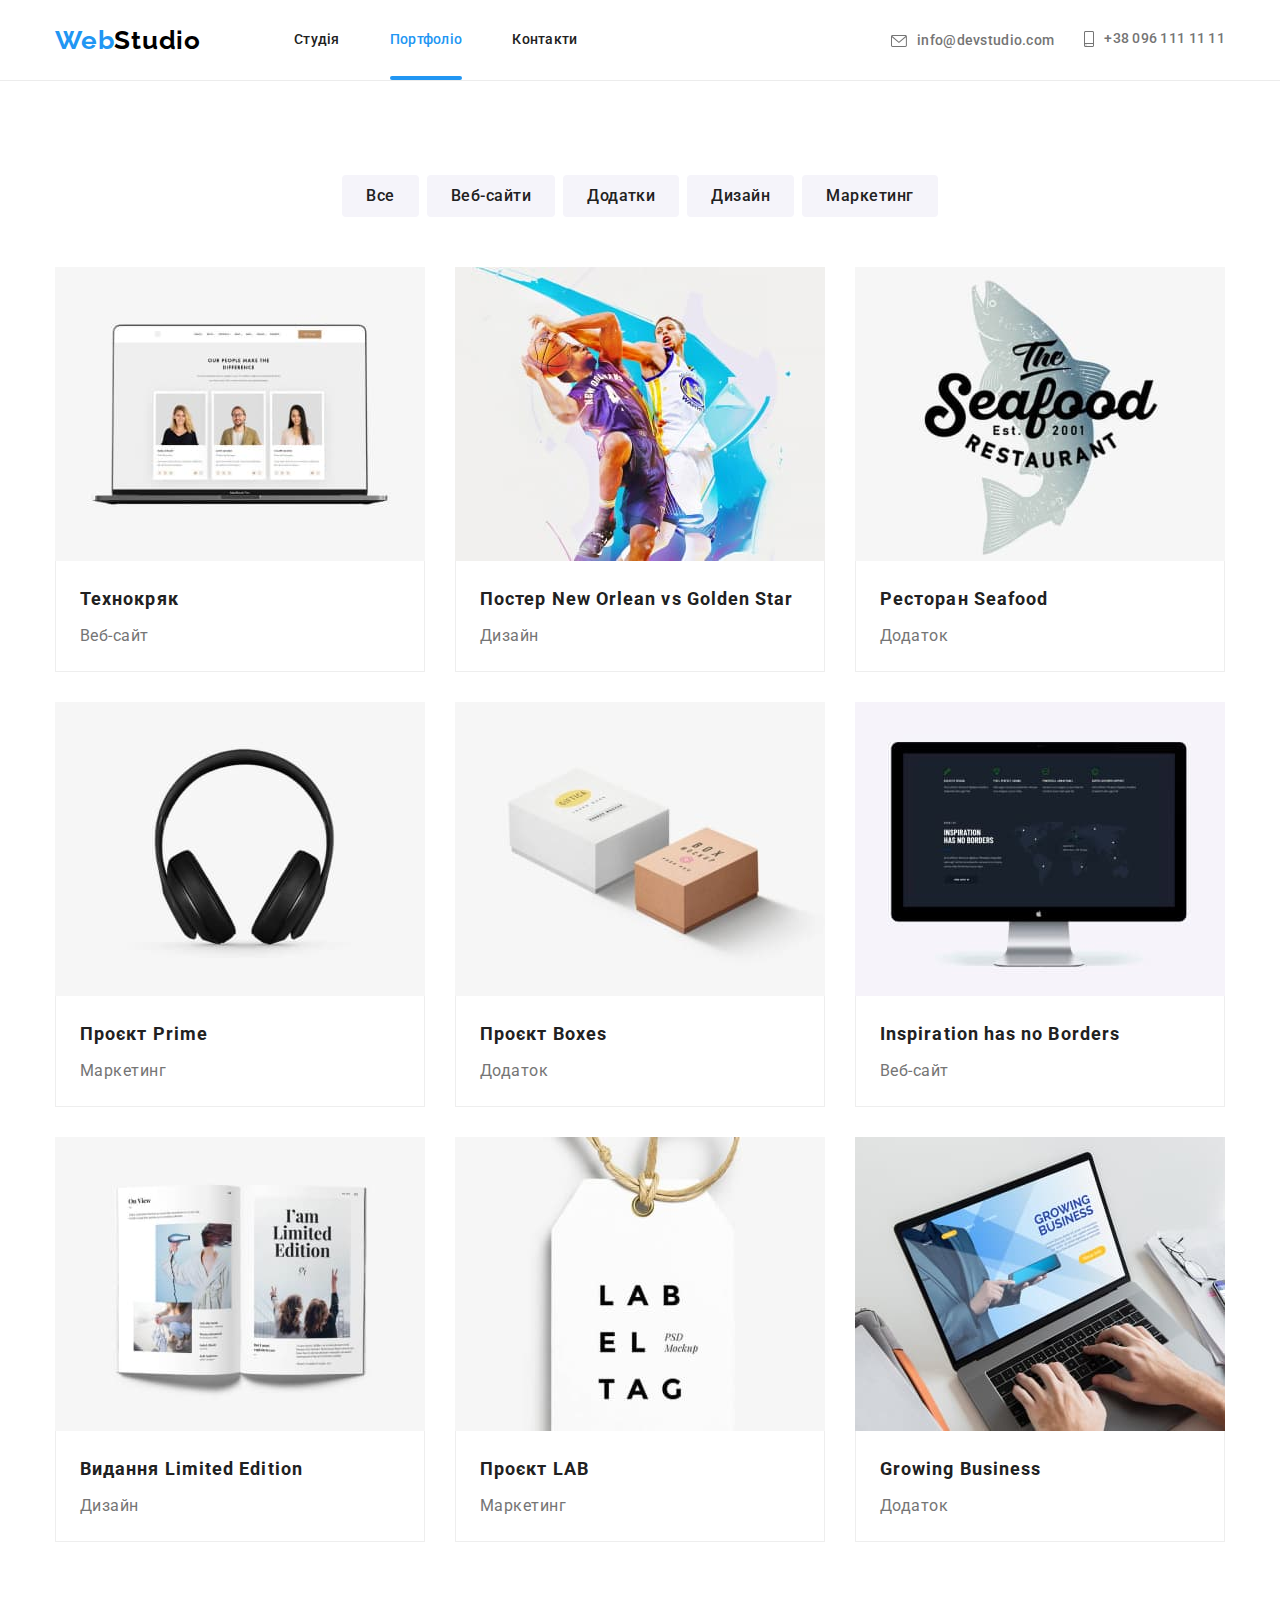
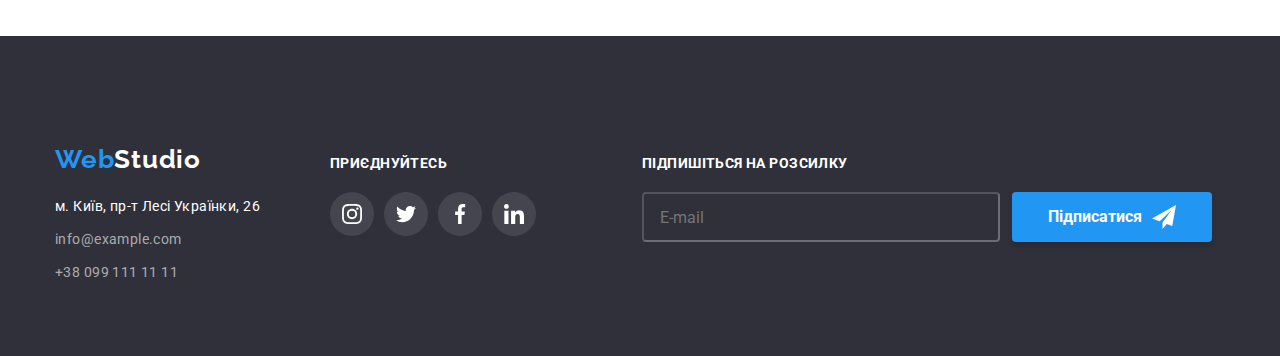
==== commit 409b178c: "fixed index.html" ====
--- a/portfolio.html
+++ b/portfolio.html
@@ -392,19 +392,15 @@
     </main> 
     <footer class="footer">
       <div class="container footer__wrap">
-        <div>
+        <div footer__box>
           <a href="" class="footer__logo link">
             <span class="footer__web">Web</span>Studio
           </a>
           <address class="footer__contacts">
             <ul class="footer__list list">
               <li class="footer__item">
-                <a
-                  href="https://goo.gl/maps/imiHuzSXBCJ5eQL1A"
-                  target="_blank"
-                  rel="noopener noreferrer"
-                  class="footer__address link"
-                >
+                <a href="https://goo.gl/maps/imiHuzSXBCJ5eQL1A" target="_blank" rel="noopener noreferrer"
+                  class="footer__address link">
                   м. Київ, пр-т Лесі Українки, 26
                 </a>
               </li>
@@ -434,8 +430,8 @@
             <li class="footer__soc-item">
               <a href="" class="footer__soc-link link">
                 <svg class="footer__soc-icon" width="20" height="20">
-                  <use href="./images/icons.svg#icon-twitter"></use></svg
-              ></a>
+                  <use href="./images/icons.svg#icon-twitter"></use>
+                </svg></a>
             </li>
             <li class="footer__soc-item">
               <a href="" class="footer__soc-link link">
@@ -457,14 +453,8 @@
           <form action="#" class="subscribe__form">
             <p class="subscribe__name">Підпишіться на розсилку</p>
             <div class="sub__correct">
-              <input
-                type="text"
-                name="subscribe-name-footer"
-                class="subscribe__input"
-                id="subscribe"
-                placeholder="E-mail"
-                required
-              />
+              <input type="text" name="subscribe-name-footer" class="subscribe__input" id="subscribe" placeholder="E-mail"
+                required />
               <button type="submit" class="subscribe__button">
                 Підписатися
                 <svg class="subscribe__icon" width="24" height="24">
--- a/css/main.min.css
+++ b/css/main.min.css
@@ -1 +1 @@
-:root{--main-color: #212121;--secondary-color: #757575;--tertiary-color: #ffffff;--accent-color: #2196f3;--card-set-gap: 30px}body{font-family:Roboto,sans-serif}p,h1,h2,h3,h4,h5,h6{margin:0}ul{margin:0;padding-left:0}img{display:block;max-width:100%;height:auto;width:100%}.list{list-style:none}.link{text-decoration:none}.no-scroll{overflow:hidden}.visually-hidden{position:absolute;white-space:nowrap;width:1px;height:1px;overflow:hidden;border:0;padding:0;clip:rect(0 0 0 0);clip-path:inset(50%);margin:-1px}.container{width:100%;margin-right:auto;margin-left:auto;padding-right:15px;padding-left:15px}@media screen and (min-width: 480px){.container{max-width:480px}}@media screen and (min-width: 768px){.container{max-width:768px}}@media screen and (min-width: 1200px){.container{max-width:1200px}}.header{border-bottom:1px solid #ececec}.header>.container{display:flex;align-items:center}.header__nav{display:flex;align-items:center}.header__list{gap:50px;display:none;align-items:center}@media screen and (min-width: 768px){.header__list{display:flex}}@media screen and (min-width: 1200px){.header__list{display:flex}}.header__contacts{margin-left:auto;display:none;align-items:center;gap:50px}@media screen and (min-width: 768px){.header__contacts{display:flex;flex-direction:column;gap:10px}}@media screen and (min-width: 1200px){.header__contacts{display:flex;flex-direction:row;gap:30px}}.header__web{font-family:Raleway,sans-serif;font-weight:700;font-size:26px;line-height:1.19;letter-spacing:.03em;color:var(--accent-color)}.header__logo{font-family:Raleway,sans-serif;font-weight:700;font-size:26px;line-height:1.19;letter-spacing:.03em;color:#000;margin-right:93px;padding-top:16px;padding-bottom:16px}.header__link{font-weight:500;font-size:14px;line-height:1.14;letter-spacing:.02em;color:var(--main-color);display:block;padding-top:32px;padding-bottom:32px;align-items:center;transition:color 250ms cubic-bezier(0.4, 0, 0.2, 1)}.header__link:hover,.header__link:focus{color:var(--accent-color)}.header__mail{display:flex;align-items:center;font-weight:500;font-size:14px;line-height:1.14;letter-spacing:.02em;color:var(--secondary-color);transition:color 250ms cubic-bezier(0.4, 0, 0.2, 1)}.header__mail:hover,.header__mail:focus{color:var(--accent-color)}.header__tel{display:flex;align-items:center;font-weight:500;font-size:14px;line-height:1.14;letter-spacing:.02em;color:var(--secondary-color);transition:color 250ms cubic-bezier(0.4, 0, 0.2, 1)}.header__tel:hover,.header__tel:focus{color:var(--accent-color)}.header__contacts-icon{fill:currentColor;margin-right:10px}.header__btn{width:40px;height:40px;padding:0;margin-left:auto;background-color:rgba(0,0,0,0);border:none}@media screen and (min-width: 768px){.header__btn{display:none}}@media screen and (min-width: 1200px){.header__btn{display:none}}.mob-menu{position:fixed;z-index:2;width:100vw;height:100vh;background-color:var(--tertiary-color);top:0;padding-top:48px;padding-bottom:48px;padding-left:40px}.mob-menu>.container{display:flex;flex-direction:column;height:100%;justify-content:space-between;overflow:auto}.menu-close{display:block;margin-left:auto;margin-bottom:8px;border:none;width:40px;height:40px;background-color:rgba(0,0,0,0);cursor:pointer;transition:fill 250ms cubic-bezier(0.4, 0, 0.2, 1)}.menu-close:hover,.menu-close:focus{fill:var(--accent-color)}.mob-menu-item:not(:last-child){margin-bottom:32px}.mob-menu-link{font-weight:500;font-size:40px;line-height:1.17;letter-spacing:.02em;color:var(--main-color);transition:color 250ms cubic-bezier(0.4, 0, 0.2, 1)}.mob-menu-link:hover,.mob-menu-link:focus{color:var(--accent-color);border-bottom:1px solid var(--accent-color)}.mob-menu-tel{font-weight:500;font-size:34px;line-height:1.17;letter-spacing:.02em;color:var(--accent-color);display:block;margin-bottom:32px}.mob-menu-tel:hover,.mob-menu-tel:focus{border-bottom:1px solid var(--accent-color)}.mob-menu-mail{font-style:normal;font-weight:500;font-size:24px;line-height:1.16;letter-spacing:.02em;color:var(--secondary-color);display:block;transition:color 250ms cubic-bezier(0.4, 0, 0.2, 1)}.mob-menu-mail:hover,.mob-menu-mail:focus{color:var(--accent-color);border-bottom:1px solid var(--accent-color)}.mob-soc{display:flex;margin-top:64px;gap:10px}.mob-soc-item:not(:last-child){border-right:1px solid rgba(33,33,33,.2);padding-right:10px}.mob-soc-link{font-style:normal;font-weight:500;font-size:18px;line-height:1.22;letter-spacing:.02em;color:var(--accent-color)}.mob-soc-link:hover,.mob-soc-link:focus{border-bottom:1px solid var(--accent-color)}.current{color:var(--accent-color);position:relative}.current::after{position:absolute;content:"";width:100%;height:4px;left:0;bottom:0;background:#2196f3;border-radius:2px}.hero{max-width:480px;height:400px;padding-top:118px;padding-bottom:118px;margin-left:auto;margin-right:auto;background-image:linear-gradient(rgba(47, 48, 58, 0.4), rgba(47, 48, 58, 0.4)),url(../images/background-1px-mob.jpg);background-repeat:no-repeat;background-position:center;background-size:cover}@media(min-device-pixel-ratio: 2),(min-resolution: 192dpi),(min-resolution: 2dppx){.hero{background-image:linear-gradient(rgba(47, 48, 58, 0.4), rgba(47, 48, 58, 0.4)),url(../images/background-2px-mob.jpg)}}@media screen and (min-width: 768px){.hero{max-width:768px;background-image:linear-gradient(rgba(47, 48, 58, 0.4), rgba(47, 48, 58, 0.4)),url(../images/background-1px-tab.jpg)}}@media screen and (min-width: 768px)and (min-device-pixel-ratio: 2),screen and (min-width: 768px)and (min-resolution: 192dpi),screen and (min-width: 768px)and (min-resolution: 2dppx){.hero{background-image:linear-gradient(rgba(47, 48, 58, 0.4), rgba(47, 48, 58, 0.4)),url(../images/background-2px-tab.jpg)}}@media screen and (min-width: 1200px){.hero{max-width:1600px;height:600px;padding-top:200px;padding-top:200px;background-image:linear-gradient(rgba(47, 48, 58, 0.4), rgba(47, 48, 58, 0.4)),url(../images/background.jpg)}}@media screen and (min-width: 1200px)and (min-device-pixel-ratio: 2),screen and (min-width: 1200px)and (min-resolution: 192dpi),screen and (min-width: 1200px)and (min-resolution: 2dppx){.hero{background-image:linear-gradient(rgba(47, 48, 58, 0.4), rgba(47, 48, 58, 0.4)),url(../images/background-2px-dt.jpg)}}.hero__title{font-weight:900;font-size:26px;line-height:1.61;text-align:center;letter-spacing:.06em;text-transform:uppercase;color:var(--tertiary-color);max-width:360px;margin-bottom:30px;margin-left:auto;margin-right:auto}@media screen and (min-width: 1200px){.hero__title{font-size:44px;line-height:1.36;max-width:696px}}.hero__button{font-family:inherit;font-weight:700;font-size:16px;line-height:1.88;align-items:center;text-align:center;letter-spacing:.06em;color:var(--tertiary-color);background-color:var(--accent-color);cursor:pointer;padding:10px 24px;border-radius:4px;border-color:rgba(0,0,0,0);display:flex;margin-left:auto;margin-right:auto;transition:background-color 250ms cubic-bezier(0.4, 0, 0.2, 1)}.hero__button:hover,.hero__button:focus{background-color:#188ce8}@media screen and (min-width: 1200px){.hero__button{padding:10px 32px}}.features{padding-top:60px;padding-bottom:60px}@media screen and (min-width: 768px){.features{padding:60px 15px}}@media screen and (min-width: 1200px){.features{padding-top:94px;padding-bottom:94px}}.features__background{width:450px;height:120px;background-color:#f5f4fa;border-radius:4px;margin-bottom:30px;display:flex;align-items:center;justify-content:center;color:var(--main-color)}@media screen and (min-width: 768px){.features__background{width:354px}}@media screen and (min-width: 1200px){.features__background{width:270px}}.features__icons{fill:currentColor}.features__list{display:flex;flex-wrap:wrap;gap:30px}.features__item{width:100%;align-items:center;justify-content:center}@media screen and (min-width: 768px){.features__item{width:calc((100% - 30px)/2)}}@media screen and (min-width: 1200px){.features__item{width:calc((100% - 90px)/4)}}.features__title{font-weight:700;font-size:14px;line-height:1.14;letter-spacing:.03em;text-transform:uppercase;color:var(--main-color);margin-bottom:10px}@media screen and (max-width: 480px){.features__title{display:flex;align-items:center;justify-content:center}}.features__after-title{font-size:14px;line-height:1.71;letter-spacing:.03em;color:var(--secondary-color)}.activities{display:none}@media screen and (min-width: 1200px){.activities{display:block;padding-bottom:94px}}.activities__title{font-weight:700;font-size:36px;line-height:1.16;letter-spacing:.03em;color:var(--main-color);text-align:center;margin-left:auto;margin-right:auto;margin-bottom:50px}.activities__list{display:flex;gap:30px}.activities__item{position:relative}.activities__text{position:absolute;font-weight:700;font-size:14px;line-height:1.14;text-align:center;letter-spacing:.03em;text-transform:uppercase;color:var(--tertiary-color);width:100%;bottom:0px;left:0px;background-color:rgba(47,48,58,.8);padding-top:27px;padding-bottom:27px}.team{background-color:#f5f4fa;padding:60px 15px}@media screen and (min-width: 768px){.team{padding:60px 15px}}@media screen and (min-width: 1200px){.team{padding-top:94px;padding-bottom:94px}}.team__title{font-weight:700;font-size:28px;line-height:1.17;letter-spacing:.03em;color:var(--main-color);text-align:center;margin-left:auto;margin-right:auto;margin-bottom:30px}@media screen and (min-width: 1200px){.team__title{font-size:36px;line-height:1.16;margin-bottom:50px}}.team__list{display:flex;flex-wrap:wrap;gap:30px}.team__item{box-shadow:0px 1px 3px rgba(0,0,0,.12),0px 1px 1px rgba(0,0,0,.14),0px 2px 1px rgba(0,0,0,.2);border-radius:0px 0px 4px 4px}@media screen and (min-width: 768px){.team__item{width:calc((100% - 30px)/2)}}@media screen and (min-width: 1200px){.team__item{width:calc((100% - 90px)/4)}}.team__img{display:block;max-width:100%;height:auto;width:100%}.team__box{text-align:center;padding-top:30px;padding-bottom:30px;background-color:#fff}.team__name{font-weight:500;font-size:16px;line-height:1.18;letter-spacing:.03em;color:var(--main-color);margin-bottom:10px;margin-top:0px}.team__text{font-size:16px;line-height:1.18;letter-spacing:.03em;color:var(--secondary-color);margin-bottom:16px}.team__social{display:flex;justify-content:center;gap:10px}.team__social-link{width:44px;height:44px;border-radius:50%;background-color:#fff;display:flex;align-items:center;justify-content:center;color:#afb1b8;transition:background-color 250ms cubic-bezier(0.4, 0, 0.2, 1),color 250ms cubic-bezier(0.4, 0, 0.2, 1)}.team__social-link:hover,.team__social-link:focus{background-color:var(--accent-color);color:var(--tertiary-color)}.team__social-icon{fill:currentColor}@media screen and (min-width: 480px){.clients{padding:60px 15px}}@media screen and (min-width: 768px){.clients{padding:60px 15px}}@media screen and (min-width: 1200px){.clients{padding-top:94px;padding-bottom:94px}}.clients__title{font-weight:700;font-size:28px;line-height:1.17;letter-spacing:.03em;color:var(--main-color);text-align:center;margin-left:auto;margin-right:auto;margin-bottom:30px}@media screen and (min-width: 1200px){.clients__title{font-size:36px;line-height:1.16;margin-bottom:50px}}.clients__list{display:flex;flex-wrap:wrap;gap:30px}.clients__item{width:calc((100% - 30px)/2)}@media screen and (min-width: 768px){.clients__item{width:calc((100% - 90px)/3)}}@media screen and (min-width: 1200px){.clients__item{width:calc((100% - 150px)/6)}}.clients__link{border:1px solid #afb1b8;border-radius:4px;width:210px;height:92px;display:flex;align-items:center;justify-content:center;color:#afb1b8;transition:color 250ms cubic-bezier(0.4, 0, 0.2, 1),border-color 250ms cubic-bezier(0.4, 0, 0.2, 1)}.clients__link:hover,.clients__link:focus{color:var(--accent-color);border-color:var(--accent-color)}@media screen and (min-width: 768px){.clients__link{width:226px}}@media screen and (min-width: 1200px){.clients__link{width:170px}}.clients__logo{fill:currentColor}.footer{display:flex;background-color:#2f303a;padding-top:60px;padding-bottom:60px}.footer__wrap{display:flex;flex-direction:column;text-align:center}@media screen and (min-width: 768px){.footer__wrap{flex-direction:row;flex-wrap:wrap;justify-content:space-around;align-items:baseline;text-align:center}}@media screen and (min-width: 1200px){.footer__wrap{display:flex;align-items:baseline}}.footer__box{margin-left:auto;margin-right:auto}.footer__logo{font-family:Raleway,sans-serif;font-weight:700;font-size:24px;line-height:1.16;letter-spacing:.03em;color:var(--tertiary-color);display:block;margin-bottom:20px}@media screen and (min-width: 1200px){.footer__logo{font-size:26px;line-height:1.19;text-align:left}}.footer__web{font-family:Raleway,sans-serif;font-weight:700;font-size:26px;line-height:1.19;letter-spacing:.03em;color:var(--accent-color)}.footer__contacts{font-style:normal;text-align:center}@media screen and (min-width: 1200px){.footer__contacts{text-align:left}}@media screen and (min-width: 480px){.footer__contacts{margin-bottom:60px}}.footer__address{font-size:14px;line-height:1.71;letter-spacing:.03em;color:var(--tertiary-color);transition:color 250ms cubic-bezier(0.4, 0, 0.2, 1);display:block;margin-bottom:8px}@media screen and (min-width: 1200px){.footer__address{margin-bottom:9px}}.footer__address:hover,.footer__address:focus{color:var(--accent-color)}.footer__mail{display:block;font-size:14px;line-height:1.71;letter-spacing:.03em;color:rgba(255,255,255,.6);transition:color 250ms cubic-bezier(0.4, 0, 0.2, 1);margin-bottom:8px}@media screen and (min-width: 1200px){.footer__mail{margin-bottom:9px}}.footer__mail:hover,.footer__mail:focus{color:var(--accent-color)}.footer__tel{font-size:14px;line-height:1.71;letter-spacing:.03em;color:rgba(255,255,255,.6);transition:color 250ms cubic-bezier(0.4, 0, 0.2, 1)}.footer__tel:hover,.footer__tel:focus{color:var(--accent-color)}.footer__soc-box{margin-left:auto;margin-right:auto}@media screen and (min-width: 480px){.footer__soc-box{margin-bottom:60px}}@media screen and (min-width: 1200px){.footer__soc-box{margin-right:93px;margin-left:70px}}.footer__soc-join{font-weight:700;font-size:14px;line-height:1.14;letter-spacing:.03em;text-transform:uppercase;color:var(--tertiary-color);margin-bottom:20px}@media screen and (min-width: 1200px){.footer__soc-join{text-align:left}}.footer__soc{display:flex;gap:10px}.footer__soc-link{width:44px;height:44px;border-radius:50%;background-color:rgba(255,255,255,.1);display:flex;align-items:center;justify-content:center;color:var(--tertiary-color);transition:background-color 250ms cubic-bezier(0.4, 0, 0.2, 1)}.footer__soc-link:hover,.footer__soc-link:focus{background-color:var(--accent-color)}.footer__soc-icon{fill:currentColor}.subscribe__section{margin-left:auto;margin-right:auto;display:flex}.subscribe__form{padding-top:12px}.sub__correct{display:flex;flex-direction:column;align-items:center;justify-content:center;gap:20px}@media screen and (min-width: 1200px){.sub__correct{display:flex;flex-direction:row;gap:12px}}.subscribe__name{margin-bottom:20px;font-weight:700;font-size:14px;line-height:1.14;letter-spacing:.03em;text-transform:uppercase;color:var(--tertiary-color)}@media screen and (min-width: 1200px){.subscribe__name{text-align:left}}.subscribe__input{padding-left:16px;height:50px;width:450px;border-color:rgba(255,255,255,.3019607843);border-radius:4px;outline:none;background-color:rgba(0,0,0,0);color:var(--main-color)}.subscribe__input:focus-visible{outline-color:var(--accent-color)}.subscribe__input:not(:placeholder-shown):required:valid{border-color:var(--accent-color)}.subscribe__input:not(:placeholder-shown):required{border-color:red}@media screen and (min-width: 1200px){.subscribe__input{width:358px}}.subscribe__button{width:200px;height:50px;display:flex;align-items:center;justify-content:center;transition:background-color 250ms cubic-bezier(0.4, 0, 0.2, 1);border-radius:4px;border:none;background-color:var(--accent-color);box-shadow:0px 4px 4px rgba(0,0,0,.15);font-weight:700;font-size:16px;line-height:1.88;color:var(--tertiary-color);cursor:pointer}.subscribe__button:hover,.subscribe__button:focus{background-color:#188ce8}.subscribe__icon{margin-left:10px;fill:var(--tertiary-color)}.backdrop{position:fixed;width:100%;height:100%;top:0;left:0;background-color:rgba(0,0,0,.2);transition:opacity 250ms cubic-bezier(0.4, 0, 0.2, 1),visibility 250ms cubic-bezier(0.4, 0, 0.2, 1)}.modal{position:absolute;top:50%;left:50%;width:450px;min-height:609px;border-radius:4px;background-color:var(--tertiary-color);box-shadow:0px 1px 3px rgba(0,0,0,.12),0px 1px 1px rgba(0,0,0,.14),0px 2px 1px rgba(0,0,0,.2);transform:translate(-50%, -50%) scale(1);transition:transform 250ms cubic-bezier(0.4, 0, 0.2, 1);padding:40px}.backdrop.is-hidden .modal{transform:translate(-50%, -50%) scale(0)}@media screen and (min-width: 1200px){.modal{width:528px;min-height:581px}}.modal__title{font-weight:700;font-size:20px;line-height:1.15;text-align:center;letter-spacing:.03em;color:var(--main-color);text-align:center;margin-bottom:12px}.modal__close{position:absolute;right:8px;top:8px;width:30px;height:30px;background-color:rgba(0,0,0,0);border:1px solid rgba(0,0,0,.1);border-radius:50%;display:flex;align-items:center;justify-content:center;cursor:pointer;transition:fill 250ms cubic-bezier(0.4, 0, 0.2, 1)}.modal__close:hover,.modal__close:focus{fill:var(--accent-color)}.is-hidden{opacity:0;visibility:hidden;pointer-events:none}.modal__input{width:100%;height:40px;border:1px solid rgba(33,33,33,.2);border-radius:4px;padding-left:42px;outline:rgba(0,0,0,0);transition:border-color 250ms cubic-bezier(0.4, 0, 0.2, 1)}.modal__input:focus{border-color:var(--accent-color)}.input__wrap{position:relative}.input__icon{position:absolute;left:12px;top:50%;transform:translateY(-50%);transition:fill 250ms cubic-bezier(0.4, 0, 0.2, 1)}.modal-input:focus+.input__icon{fill:var(--accent-color)}.label{font-weight:400;font-size:12px;line-height:1.16;letter-spacing:.01em;color:var(--secondary-color);display:block;margin-bottom:4px}.modal__data{margin-bottom:10px}.modal__text{width:370px;height:120px;padding:12px 16px;border:1px solid rgba(33,33,33,.2);border-radius:4px;resize:none;outline:rgba(0,0,0,0);transition:border-color 250ms cubic-bezier(0.4, 0, 0.2, 1)}.modal__text:focus{border-color:var(--accent-color)}.modal__text::placeholder{font-weight:400;font-size:12px;line-height:1.16;letter-spacing:.01em;color:rgba(117,117,117,.5)}@media screen and (min-width: 1200px){.modal__text{width:448px;height:120px}}.modal__comment{margin-bottom:20px}.modal__policy{margin-bottom:30px;margin-right:auto;margin-left:auto;display:flex;justify-content:center}.modal__check{margin-top:10px;margin-bottom:30px}.check__text{display:flex;align-items:center;font-weight:400;font-size:12px;line-height:1.16;letter-spacing:.03em;color:var(--secondary-color)}.check__text span{width:16px;height:15px;border:2px solid #303030;border-radius:2px;margin-right:10px;display:flex;align-items:center;justify-content:center}.modal__check:checked+.check__text span{background-color:var(--accent-color);border:none}.modal__check:focus+.check__text span{border-color:var(--accent-color)}@media screen and (min-width: 1200px){.check__text{font-size:14px;line-height:1.71}}.conditions{font-weight:400;font-size:12px;line-height:1.16;letter-spacing:.03em;color:var(--accent-color)}@media screen and (min-width: 1200px){.conditions{font-size:14px;line-height:1.71}}.check__icon{opacity:0}.modal__check:checked+.check__text .check__icon{fill:#fff;opacity:1}.submit__btn{width:200px;height:50px;background:var(--accent-color);box-shadow:0px 4px 4px rgba(0,0,0,.15);border-radius:4px;border-color:rgba(0,0,0,0);cursor:pointer;font-family:inherit;font-weight:700;font-size:16px;line-height:1.88;display:flex;align-items:center;text-align:center;letter-spacing:.06em;color:var(--tertiary-color);padding:10px 52px;margin-left:auto;margin-right:auto;transition:background-color 250ms cubic-bezier(0.4, 0, 0.2, 1)}.submit__btn:hover,.submit__btn:focus{background-color:#188ce8}.portfolio{padding-top:60px;padding-bottom:60px}@media screen and (min-width: 1200px){.portfolio{padding-top:94px;padding-bottom:94px}}.portfolio__list{display:flex;flex-wrap:wrap;row-gap:15px;column-gap:8px;margin-bottom:40px;margin-right:auto;margin-left:auto}@media screen and (min-width: 768px){.portfolio__list{margin-bottom:30px;justify-content:center}}@media screen and (min-width: 1200px){.portfolio__list{margin-bottom:50px}}.portfolio__btn{font-family:inherit;font-weight:500;font-size:16px;line-height:1.62;text-align:center;letter-spacing:.03em;color:var(--main-color);background-color:#f5f4fa;cursor:pointer;border-radius:4px;border-color:rgba(0,0,0,0);padding:6px 22px;transition:color 250ms cubic-bezier(0.4, 0, 0.2, 1),background-color 250ms cubic-bezier(0.4, 0, 0.2, 1),box-shadow 250ms cubic-bezier(0.4, 0, 0.2, 1)}.portfolio__btn:hover,.portfolio__btn:focus{color:var(--tertiary-color);background-color:#2196f3;box-shadow:0px 3px 1px rgba(0,0,0,.1),0px 1px 2px rgba(0,0,0,.8),0px 2px 2px rgba(0,0,0,.12)}.works__img{display:block;max-width:100%;height:auto;width:100%}.works__list{display:flex;flex-wrap:wrap;gap:30px}@media screen and (min-width: 768px){.works__item{width:calc((100% - 30px)/2)}}@media screen and (min-width: 1200px){.works__item{width:calc((100% - 60px)/3)}}.works__cover-wrap{position:relative;overflow:hidden}.works__cover-text{position:absolute;top:0;left:0;height:100%;color:var(--tertiary-color);font-weight:400;font-size:18px;line-height:1.56;letter-spacing:.03em;padding-top:63px;padding-bottom:63px;padding-left:24px;padding-right:24px;background-color:rgba(33,150,243,.9);flex-grow:1;transform:translateY(101%);transition:transform 250ms cubic-bezier(0.4, 0, 0.2, 1)}.works__item:hover .works__cover-text{transform:translateY(0%)}.works__box{padding:20px 24px;border:1px solid #eee;border-top:0}.works__title{font-weight:700;font-size:18px;line-height:2;letter-spacing:.06em;color:var(--main-color);margin-bottom:4px}.works__field{font-size:16px;line-height:1.88;letter-spacing:.03em;color:var(--secondary-color)}.works{display:block;transition:box-shadow 250ms cubic-bezier(0.4, 0, 0.2, 1);flex-direction:column;height:100%}.works:hover,.works:focus{box-shadow:0px 1px 1px rgba(0,0,0,.12),0px 4px 4px rgba(0,0,0,.06),1px 4px 6px rgba(0,0,0,.16)}/*# sourceMappingURL=main.min.css.map */+:root{--main-color: #212121;--secondary-color: #757575;--tertiary-color: #ffffff;--accent-color: #2196f3;--card-set-gap: 30px}body{font-family:Roboto,sans-serif}p,h1,h2,h3,h4,h5,h6{margin:0}ul{margin:0;padding-left:0}img{display:block;max-width:100%;height:auto;width:100%}.list{list-style:none}.link{text-decoration:none}.no-scroll{overflow:hidden}.visually-hidden{position:absolute;white-space:nowrap;width:1px;height:1px;overflow:hidden;border:0;padding:0;clip:rect(0 0 0 0);clip-path:inset(50%);margin:-1px}.container{width:100%;margin-right:auto;margin-left:auto;padding-right:15px;padding-left:15px}@media screen and (min-width: 480px){.container{max-width:480px}}@media screen and (min-width: 768px){.container{max-width:768px}}@media screen and (min-width: 1200px){.container{max-width:1200px}}.header{border-bottom:1px solid #ececec}.header>.container{display:flex;align-items:center}.header__nav{display:flex;align-items:center}.header__list{gap:50px;display:none;align-items:center}@media screen and (min-width: 768px){.header__list{display:flex}}@media screen and (min-width: 1200px){.header__list{display:flex}}.header__contacts{margin-left:auto;display:none;align-items:center;gap:50px}@media screen and (min-width: 768px){.header__contacts{display:flex;flex-direction:column;align-items:baseline;gap:10px}}@media screen and (min-width: 1200px){.header__contacts{display:flex;flex-direction:row;gap:30px}}.header__web{font-family:Raleway,sans-serif;font-weight:700;font-size:26px;line-height:1.19;letter-spacing:.03em;color:var(--accent-color)}.header__logo{font-family:Raleway,sans-serif;font-weight:700;font-size:26px;line-height:1.19;letter-spacing:.03em;color:#000;margin-right:93px;padding-top:16px;padding-bottom:16px}.header__link{font-weight:500;font-size:14px;line-height:1.14;letter-spacing:.02em;color:var(--main-color);display:block;padding-top:32px;padding-bottom:32px;align-items:center;transition:color 250ms cubic-bezier(0.4, 0, 0.2, 1)}.header__link:hover,.header__link:focus{color:var(--accent-color)}.header__mail{display:flex;align-items:center;font-weight:500;font-size:14px;line-height:1.14;letter-spacing:.02em;color:var(--secondary-color);transition:color 250ms cubic-bezier(0.4, 0, 0.2, 1)}.header__mail:hover,.header__mail:focus{color:var(--accent-color)}.header__tel{display:flex;align-items:center;font-weight:500;font-size:14px;line-height:1.14;letter-spacing:.02em;color:var(--secondary-color);transition:color 250ms cubic-bezier(0.4, 0, 0.2, 1)}.header__tel:hover,.header__tel:focus{color:var(--accent-color)}.header__contacts-icon{fill:currentColor;margin-right:10px}.header__btn{width:40px;height:40px;padding:0;margin-left:auto;background-color:rgba(0,0,0,0);border:none}@media screen and (min-width: 768px){.header__btn{display:none}}@media screen and (min-width: 1200px){.header__btn{display:none}}.mob-menu{position:fixed;z-index:2;width:100vw;height:100vh;background-color:var(--tertiary-color);top:0;padding-top:48px;padding-bottom:48px;padding-left:40px}.mob-menu>.container{display:flex;flex-direction:column;height:100%;justify-content:space-between;overflow:auto}.menu-close{display:block;margin-left:auto;margin-bottom:8px;border:none;width:40px;height:40px;background-color:rgba(0,0,0,0);cursor:pointer;transition:fill 250ms cubic-bezier(0.4, 0, 0.2, 1)}.menu-close:hover,.menu-close:focus{fill:var(--accent-color)}.mob-menu-item:not(:last-child){margin-bottom:32px}.mob-menu-link{font-weight:500;font-size:40px;line-height:1.17;letter-spacing:.02em;color:var(--main-color);transition:color 250ms cubic-bezier(0.4, 0, 0.2, 1)}.mob-menu-link:hover,.mob-menu-link:focus{color:var(--accent-color);border-bottom:1px solid var(--accent-color)}.mob-menu-tel{font-weight:500;font-size:34px;line-height:1.17;letter-spacing:.02em;color:var(--accent-color);display:block;margin-bottom:32px}.mob-menu-tel:hover,.mob-menu-tel:focus{border-bottom:1px solid var(--accent-color)}.mob-menu-mail{font-style:normal;font-weight:500;font-size:24px;line-height:1.16;letter-spacing:.02em;color:var(--secondary-color);display:block;transition:color 250ms cubic-bezier(0.4, 0, 0.2, 1)}.mob-menu-mail:hover,.mob-menu-mail:focus{color:var(--accent-color);border-bottom:1px solid var(--accent-color)}.mob-soc{display:flex;margin-top:64px;gap:10px}.mob-soc-item:not(:last-child){border-right:1px solid rgba(33,33,33,.2);padding-right:10px}.mob-soc-link{font-style:normal;font-weight:500;font-size:18px;line-height:1.22;letter-spacing:.02em;color:var(--accent-color)}.mob-soc-link:hover,.mob-soc-link:focus{border-bottom:1px solid var(--accent-color)}.current{color:var(--accent-color);position:relative}.current::after{position:absolute;content:"";width:100%;height:4px;left:0;bottom:0;background:#2196f3;border-radius:2px}.hero{width:100%;height:400px;padding-top:118px;padding-bottom:118px;margin-left:auto;margin-right:auto;background-image:linear-gradient(rgba(47, 48, 58, 0.4), rgba(47, 48, 58, 0.4)),url(../images/background-1px-mob.jpg);background-repeat:no-repeat;background-position:center;background-size:cover}@media(min-device-pixel-ratio: 2),(min-resolution: 192dpi),(min-resolution: 2dppx){.hero{background-image:linear-gradient(rgba(47, 48, 58, 0.4), rgba(47, 48, 58, 0.4)),url(../images/background-2px-mob.jpg)}}@media screen and (min-width: 768px){.hero{max-width:768px;background-image:linear-gradient(rgba(47, 48, 58, 0.4), rgba(47, 48, 58, 0.4)),url(../images/background-1px-tab.jpg)}}@media screen and (min-width: 768px)and (min-device-pixel-ratio: 2),screen and (min-width: 768px)and (min-resolution: 192dpi),screen and (min-width: 768px)and (min-resolution: 2dppx){.hero{background-image:linear-gradient(rgba(47, 48, 58, 0.4), rgba(47, 48, 58, 0.4)),url(../images/background-2px-tab.jpg)}}@media screen and (min-width: 1200px){.hero{max-width:1600px;height:600px;padding-top:200px;padding-top:200px;background-image:linear-gradient(rgba(47, 48, 58, 0.4), rgba(47, 48, 58, 0.4)),url(../images/background.jpg)}}@media screen and (min-width: 1200px)and (min-device-pixel-ratio: 2),screen and (min-width: 1200px)and (min-resolution: 192dpi),screen and (min-width: 1200px)and (min-resolution: 2dppx){.hero{background-image:linear-gradient(rgba(47, 48, 58, 0.4), rgba(47, 48, 58, 0.4)),url(../images/background-2px-dt.jpg)}}.hero__title{font-weight:900;font-size:26px;line-height:1.61;text-align:center;letter-spacing:.06em;text-transform:uppercase;color:var(--tertiary-color);max-width:360px;margin-bottom:30px;margin-left:auto;margin-right:auto}@media screen and (min-width: 1200px){.hero__title{font-size:44px;line-height:1.36;max-width:696px}}.hero__button{font-family:inherit;font-weight:700;font-size:16px;line-height:1.88;align-items:center;text-align:center;letter-spacing:.06em;color:var(--tertiary-color);background-color:var(--accent-color);cursor:pointer;padding:10px 24px;border-radius:4px;border-color:rgba(0,0,0,0);display:flex;margin-left:auto;margin-right:auto;transition:background-color 250ms cubic-bezier(0.4, 0, 0.2, 1)}.hero__button:hover,.hero__button:focus{background-color:#188ce8}@media screen and (min-width: 1200px){.hero__button{padding:10px 32px}}.features{padding-top:60px;padding-bottom:60px}@media screen and (min-width: 768px){.features{padding:60px 15px}}@media screen and (min-width: 1200px){.features{padding-top:94px;padding-bottom:94px}}.features__background{width:100%;height:120px;background-color:#f5f4fa;border-radius:4px;margin-bottom:30px;display:flex;align-items:center;justify-content:center;color:var(--main-color)}@media screen and (min-width: 768px){.features__background{width:354px}}@media screen and (min-width: 1200px){.features__background{width:270px}}.features__icons{fill:currentColor}.features__list{display:flex;flex-wrap:wrap;gap:30px}.features__item{width:100%;align-items:center;justify-content:center}@media screen and (min-width: 768px){.features__item{width:calc((100% - 30px)/2)}}@media screen and (min-width: 1200px){.features__item{width:calc((100% - 90px)/4)}}.features__title{font-weight:700;font-size:14px;line-height:1.14;letter-spacing:.03em;text-transform:uppercase;color:var(--main-color);margin-bottom:10px}@media screen and (max-width: 480px){.features__title{display:flex;align-items:center;justify-content:center}}.features__after-title{font-size:14px;line-height:1.71;letter-spacing:.03em;color:var(--secondary-color)}.activities{display:none}@media screen and (min-width: 1200px){.activities{display:block;padding-bottom:94px}}.activities__title{font-weight:700;font-size:36px;line-height:1.16;letter-spacing:.03em;color:var(--main-color);text-align:center;margin-left:auto;margin-right:auto;margin-bottom:50px}.activities__list{display:flex;gap:30px}.activities__item{position:relative}.activities__text{position:absolute;font-weight:700;font-size:14px;line-height:1.14;text-align:center;letter-spacing:.03em;text-transform:uppercase;color:var(--tertiary-color);width:100%;bottom:0px;left:0px;background-color:rgba(47,48,58,.8);padding-top:27px;padding-bottom:27px}.team{background-color:#f5f4fa;padding:60px 15px}@media screen and (min-width: 768px){.team{padding:60px 15px}}@media screen and (min-width: 1200px){.team{padding-top:94px;padding-bottom:94px}}.team__title{font-weight:700;font-size:28px;line-height:1.17;letter-spacing:.03em;color:var(--main-color);text-align:center;margin-left:auto;margin-right:auto;margin-bottom:30px}@media screen and (min-width: 1200px){.team__title{font-size:36px;line-height:1.16;margin-bottom:50px}}.team__list{display:flex;flex-wrap:wrap;gap:30px}.team__item{box-shadow:0px 1px 3px rgba(0,0,0,.12),0px 1px 1px rgba(0,0,0,.14),0px 2px 1px rgba(0,0,0,.2);border-radius:0px 0px 4px 4px}@media screen and (min-width: 768px){.team__item{width:calc((100% - 30px)/2)}}@media screen and (min-width: 1200px){.team__item{width:calc((100% - 90px)/4)}}.team__img{display:block;max-width:100%;height:auto;width:100%}.team__box{text-align:center;padding-top:30px;padding-bottom:30px;background-color:#fff}.team__name{font-weight:500;font-size:16px;line-height:1.18;letter-spacing:.03em;color:var(--main-color);margin-bottom:10px;margin-top:0px}.team__text{font-size:16px;line-height:1.18;letter-spacing:.03em;color:var(--secondary-color);margin-bottom:16px}.team__social{display:flex;justify-content:center;gap:10px}.team__social-link{width:44px;height:44px;border-radius:50%;background-color:#fff;display:flex;align-items:center;justify-content:center;color:#afb1b8;transition:background-color 250ms cubic-bezier(0.4, 0, 0.2, 1),color 250ms cubic-bezier(0.4, 0, 0.2, 1)}.team__social-link:hover,.team__social-link:focus{background-color:var(--accent-color);color:var(--tertiary-color)}.team__social-icon{fill:currentColor}.clients{padding:60px 15px}@media screen and (min-width: 768px){.clients{padding:60px 15px}}@media screen and (min-width: 1200px){.clients{padding-top:94px;padding-bottom:94px}}.clients__title{font-weight:700;font-size:28px;line-height:1.17;letter-spacing:.03em;color:var(--main-color);text-align:center;margin-left:auto;margin-right:auto;margin-bottom:30px}@media screen and (min-width: 1200px){.clients__title{font-size:36px;line-height:1.16;margin-bottom:50px}}.clients__list{display:flex;flex-wrap:wrap;gap:30px}.clients__item{width:calc((100% - 30px)/2)}@media screen and (min-width: 768px){.clients__item{width:calc((100% - 90px)/3)}}@media screen and (min-width: 1200px){.clients__item{width:calc((100% - 150px)/6)}}.clients__link{border:1px solid #afb1b8;border-radius:4px;height:92px;display:flex;align-items:center;justify-content:center;color:#afb1b8;transition:color 250ms cubic-bezier(0.4, 0, 0.2, 1),border-color 250ms cubic-bezier(0.4, 0, 0.2, 1)}.clients__link:hover,.clients__link:focus{color:var(--accent-color);border-color:var(--accent-color)}@media screen and (min-width: 768px){.clients__link{width:226px}}@media screen and (min-width: 1200px){.clients__link{width:170px}}.clients__logo{fill:currentColor}.footer{display:flex;background-color:#2f303a;padding-top:60px;padding-bottom:60px}.footer__wrap{display:flex;flex-direction:column;text-align:center}@media screen and (min-width: 768px){.footer__wrap{flex-direction:row;flex-wrap:wrap;justify-content:space-around;align-items:baseline;text-align:center}}@media screen and (min-width: 1200px){.footer__wrap{display:flex;align-items:baseline}}.footer__logo{font-family:Raleway,sans-serif;font-weight:700;font-size:24px;line-height:1.16;letter-spacing:.03em;color:var(--tertiary-color);display:block;margin-bottom:20px}@media screen and (min-width: 1200px){.footer__logo{font-size:26px;line-height:1.19;text-align:left}}.footer__web{font-family:Raleway,sans-serif;font-weight:700;font-size:26px;line-height:1.19;letter-spacing:.03em;color:var(--accent-color)}.footer__contacts{font-style:normal;text-align:center}@media screen and (min-width: 1200px){.footer__contacts{text-align:left}}.footer__address{font-size:14px;line-height:1.71;letter-spacing:.03em;color:var(--tertiary-color);transition:color 250ms cubic-bezier(0.4, 0, 0.2, 1);display:block;margin-bottom:8px}@media screen and (min-width: 1200px){.footer__address{margin-bottom:9px}}.footer__address:hover,.footer__address:focus{color:var(--accent-color)}.footer__mail{display:block;font-size:14px;line-height:1.71;letter-spacing:.03em;color:rgba(255,255,255,.6);transition:color 250ms cubic-bezier(0.4, 0, 0.2, 1);margin-bottom:8px}@media screen and (min-width: 1200px){.footer__mail{margin-bottom:9px}}.footer__mail:hover,.footer__mail:focus{color:var(--accent-color)}.footer__tel{font-size:14px;line-height:1.71;letter-spacing:.03em;color:rgba(255,255,255,.6);transition:color 250ms cubic-bezier(0.4, 0, 0.2, 1)}.footer__tel:hover,.footer__tel:focus{color:var(--accent-color)}.footer__soc-box{margin-left:auto;margin-right:auto}@media screen and (min-width: 480px){.footer__soc-box{margin-bottom:60px}}@media screen and (min-width: 1200px){.footer__soc-box{margin-right:93px;margin-left:70px}}.footer__soc-join{font-weight:700;font-size:14px;line-height:1.14;letter-spacing:.03em;text-transform:uppercase;color:var(--tertiary-color);margin-bottom:20px;margin-top:60px}@media screen and (min-width: 1200px){.footer__soc-join{text-align:left}}.footer__soc{display:flex;gap:10px}.footer__soc-link{width:44px;height:44px;border-radius:50%;background-color:rgba(255,255,255,.1);display:flex;align-items:center;justify-content:center;color:var(--tertiary-color);transition:background-color 250ms cubic-bezier(0.4, 0, 0.2, 1)}.footer__soc-link:hover,.footer__soc-link:focus{background-color:var(--accent-color)}.footer__soc-icon{fill:currentColor}.subscribe__section{margin-left:auto;margin-right:auto;display:flex}@media screen and (min-width: 768px){.subscribe__form{margin-top:60px}}.sub__correct{display:flex;flex-direction:column;align-items:center;justify-content:center;gap:20px}@media screen and (min-width: 1200px){.sub__correct{display:flex;flex-direction:row;gap:12px}}.subscribe__name{margin-bottom:20px;font-weight:700;font-size:14px;line-height:1.14;letter-spacing:.03em;text-transform:uppercase;color:var(--tertiary-color)}@media screen and (min-width: 1200px){.subscribe__name{text-align:left}}.subscribe__input{padding-left:16px;height:50px;width:450px;border-color:rgba(255,255,255,.3019607843);border-radius:4px;outline:none;background-color:rgba(0,0,0,0);color:var(--main-color)}.subscribe__input:focus-visible{outline-color:var(--accent-color)}.subscribe__input:not(:placeholder-shown):required:valid{border-color:var(--accent-color)}.subscribe__input:not(:placeholder-shown):required{border-color:red}@media screen and (min-width: 1200px){.subscribe__input{width:358px}}.subscribe__button{width:200px;height:50px;display:flex;align-items:center;justify-content:center;transition:background-color 250ms cubic-bezier(0.4, 0, 0.2, 1);border-radius:4px;border:none;background-color:var(--accent-color);box-shadow:0px 4px 4px rgba(0,0,0,.15);font-weight:700;font-size:16px;line-height:1.88;color:var(--tertiary-color);cursor:pointer}.subscribe__button:hover,.subscribe__button:focus{background-color:#188ce8}.subscribe__icon{margin-left:10px;fill:var(--tertiary-color)}.backdrop{position:fixed;width:100%;height:100%;top:0;left:0;background-color:rgba(0,0,0,.2);transition:opacity 250ms cubic-bezier(0.4, 0, 0.2, 1),visibility 250ms cubic-bezier(0.4, 0, 0.2, 1)}.modal{position:absolute;top:50%;left:50%;width:450px;min-height:609px;border-radius:4px;background-color:var(--tertiary-color);box-shadow:0px 1px 3px rgba(0,0,0,.12),0px 1px 1px rgba(0,0,0,.14),0px 2px 1px rgba(0,0,0,.2);transform:translate(-50%, -50%) scale(1);transition:transform 250ms cubic-bezier(0.4, 0, 0.2, 1);padding:40px}.backdrop.is-hidden .modal{transform:translate(-50%, -50%) scale(0)}@media screen and (min-width: 1200px){.modal{width:528px;min-height:581px}}.modal__title{font-weight:700;font-size:20px;line-height:1.15;text-align:center;letter-spacing:.03em;color:var(--main-color);text-align:center;margin-bottom:12px}.modal__close{position:absolute;right:8px;top:8px;width:30px;height:30px;background-color:rgba(0,0,0,0);border:1px solid rgba(0,0,0,.1);border-radius:50%;display:flex;align-items:center;justify-content:center;cursor:pointer;transition:fill 250ms cubic-bezier(0.4, 0, 0.2, 1)}.modal__close:hover,.modal__close:focus{fill:var(--accent-color)}.is-hidden{opacity:0;visibility:hidden;pointer-events:none}.modal__input{width:100%;height:40px;border:1px solid rgba(33,33,33,.2);border-radius:4px;padding-left:42px;outline:rgba(0,0,0,0);transition:border-color 250ms cubic-bezier(0.4, 0, 0.2, 1)}.modal__input:focus{border-color:var(--accent-color)}.input__wrap{position:relative}.input__icon{position:absolute;left:12px;top:50%;transform:translateY(-50%);transition:fill 250ms cubic-bezier(0.4, 0, 0.2, 1)}.modal-input:focus+.input__icon{fill:var(--accent-color)}.label{font-weight:400;font-size:12px;line-height:1.16;letter-spacing:.01em;color:var(--secondary-color);display:block;margin-bottom:4px}.modal__data{margin-bottom:10px}.modal__text{width:370px;height:120px;padding:12px 16px;border:1px solid rgba(33,33,33,.2);border-radius:4px;resize:none;outline:rgba(0,0,0,0);transition:border-color 250ms cubic-bezier(0.4, 0, 0.2, 1)}.modal__text:focus{border-color:var(--accent-color)}.modal__text::placeholder{font-weight:400;font-size:12px;line-height:1.16;letter-spacing:.01em;color:rgba(117,117,117,.5)}@media screen and (min-width: 1200px){.modal__text{width:448px;height:120px}}.modal__comment{margin-bottom:20px}.modal__policy{margin-bottom:30px;margin-right:auto;margin-left:auto;display:flex;justify-content:center}.modal__check{margin-top:10px;margin-bottom:30px}.check__text{display:flex;align-items:center;font-weight:400;font-size:12px;line-height:1.16;letter-spacing:.03em;color:var(--secondary-color)}.check__text span{width:16px;height:15px;border:2px solid #303030;border-radius:2px;margin-right:10px;display:flex;align-items:center;justify-content:center}.modal__check:checked+.check__text span{background-color:var(--accent-color);border:none}.modal__check:focus+.check__text span{border-color:var(--accent-color)}@media screen and (min-width: 1200px){.check__text{font-size:14px;line-height:1.71}}.conditions{font-weight:400;font-size:12px;line-height:1.16;letter-spacing:.03em;color:var(--accent-color)}@media screen and (min-width: 1200px){.conditions{font-size:14px;line-height:1.71}}.check__icon{opacity:0}.modal__check:checked+.check__text .check__icon{fill:#fff;opacity:1}.submit__btn{width:200px;height:50px;background:var(--accent-color);box-shadow:0px 4px 4px rgba(0,0,0,.15);border-radius:4px;border-color:rgba(0,0,0,0);cursor:pointer;font-family:inherit;font-weight:700;font-size:16px;line-height:1.88;display:flex;align-items:center;text-align:center;letter-spacing:.06em;color:var(--tertiary-color);padding:10px 52px;margin-left:auto;margin-right:auto;transition:background-color 250ms cubic-bezier(0.4, 0, 0.2, 1)}.submit__btn:hover,.submit__btn:focus{background-color:#188ce8}.portfolio{padding-top:60px;padding-bottom:60px}@media screen and (min-width: 1200px){.portfolio{padding-top:94px;padding-bottom:94px}}.portfolio__list{display:flex;flex-wrap:wrap;row-gap:15px;column-gap:8px;margin-bottom:40px;margin-right:auto;margin-left:auto}@media screen and (min-width: 768px){.portfolio__list{margin-bottom:30px;justify-content:center}}@media screen and (min-width: 1200px){.portfolio__list{margin-bottom:50px}}.portfolio__btn{font-family:inherit;font-weight:500;font-size:16px;line-height:1.62;text-align:center;letter-spacing:.03em;color:var(--main-color);background-color:#f5f4fa;cursor:pointer;border-radius:4px;border-color:rgba(0,0,0,0);padding:6px 22px;transition:color 250ms cubic-bezier(0.4, 0, 0.2, 1),background-color 250ms cubic-bezier(0.4, 0, 0.2, 1),box-shadow 250ms cubic-bezier(0.4, 0, 0.2, 1)}.portfolio__btn:hover,.portfolio__btn:focus{color:var(--tertiary-color);background-color:#2196f3;box-shadow:0px 3px 1px rgba(0,0,0,.1),0px 1px 2px rgba(0,0,0,.8),0px 2px 2px rgba(0,0,0,.12)}.works__img{display:block;max-width:100%;height:auto;width:100%}.works__list{display:flex;flex-wrap:wrap;gap:30px}.works__item{width:100%}@media screen and (min-width: 768px){.works__item{width:calc((100% - 30px)/2)}}@media screen and (min-width: 1200px){.works__item{width:calc((100% - 60px)/3)}}.works__cover-wrap{position:relative;overflow:hidden}.works__cover-text{position:absolute;top:0;left:0;height:100%;color:var(--tertiary-color);font-weight:400;font-size:18px;line-height:1.56;letter-spacing:.03em;padding-top:63px;padding-bottom:63px;padding-left:24px;padding-right:24px;background-color:rgba(33,150,243,.9);flex-grow:1;transform:translateY(101%);transition:transform 250ms cubic-bezier(0.4, 0, 0.2, 1)}.works__item:hover .works__cover-text{transform:translateY(0%)}.works__box{padding:20px 24px;border:1px solid #eee;border-top:0}.works__title{font-weight:700;font-size:18px;line-height:2;letter-spacing:.06em;color:var(--main-color);margin-bottom:4px}.works__field{font-size:16px;line-height:1.88;letter-spacing:.03em;color:var(--secondary-color)}.works{display:block;transition:box-shadow 250ms cubic-bezier(0.4, 0, 0.2, 1);flex-direction:column;height:100%}.works:hover,.works:focus{box-shadow:0px 1px 1px rgba(0,0,0,.12),0px 4px 4px rgba(0,0,0,.06),1px 4px 6px rgba(0,0,0,.16)}/*# sourceMappingURL=main.min.css.map */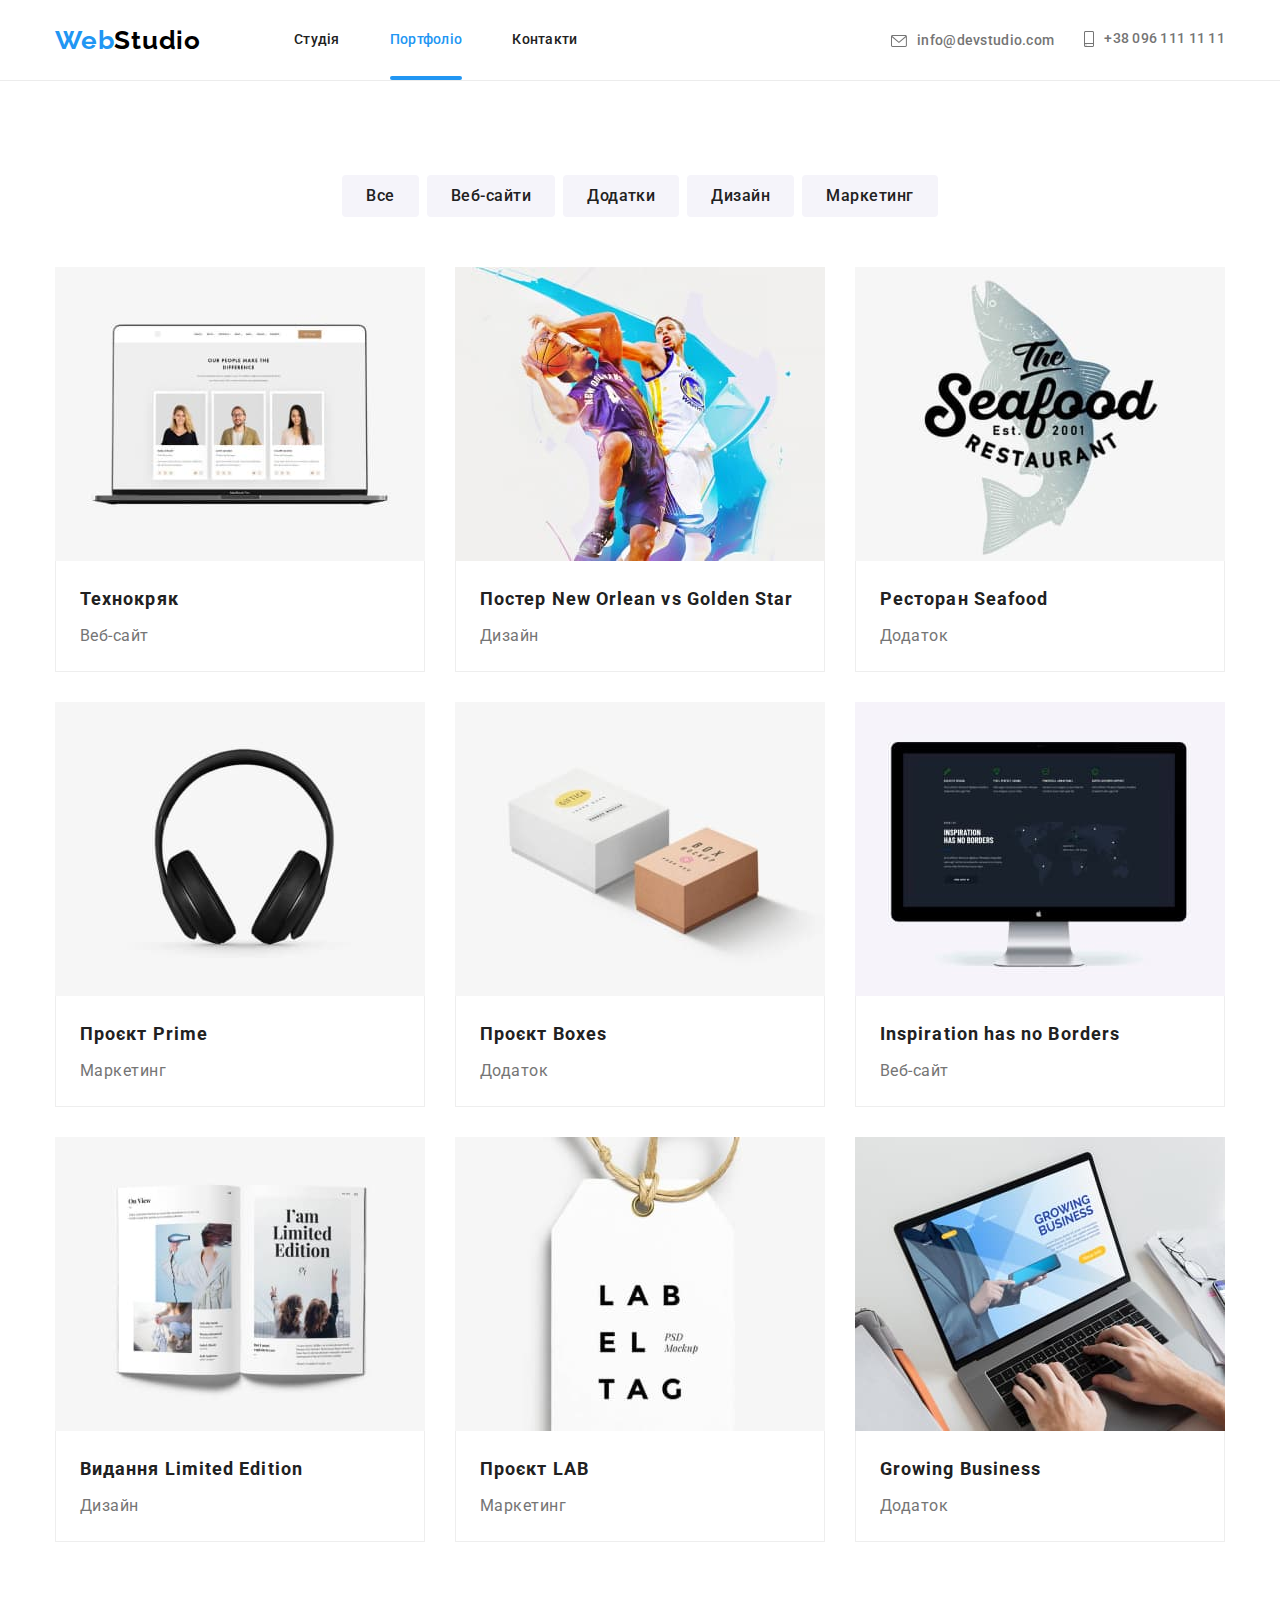
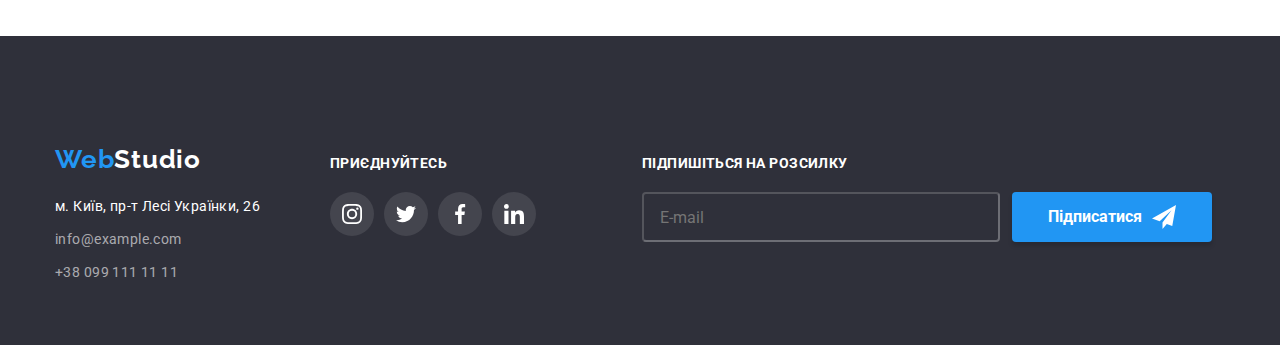
==== commit b3ae07af: "changed footer" ====
--- a/portfolio.html
+++ b/portfolio.html
@@ -392,7 +392,7 @@
     </main> 
     <footer class="footer">
       <div class="container footer__wrap">
-        <div footer__box>
+        <div>
           <a href="" class="footer__logo link">
             <span class="footer__web">Web</span>Studio
           </a>
--- a/css/main.min.css
+++ b/css/main.min.css
@@ -1 +1 @@
-:root{--main-color: #212121;--secondary-color: #757575;--tertiary-color: #ffffff;--accent-color: #2196f3;--card-set-gap: 30px}body{font-family:Roboto,sans-serif}p,h1,h2,h3,h4,h5,h6{margin:0}ul{margin:0;padding-left:0}img{display:block;max-width:100%;height:auto;width:100%}.list{list-style:none}.link{text-decoration:none}.no-scroll{overflow:hidden}.visually-hidden{position:absolute;white-space:nowrap;width:1px;height:1px;overflow:hidden;border:0;padding:0;clip:rect(0 0 0 0);clip-path:inset(50%);margin:-1px}.container{width:100%;margin-right:auto;margin-left:auto;padding-right:15px;padding-left:15px}@media screen and (min-width: 480px){.container{max-width:480px}}@media screen and (min-width: 768px){.container{max-width:768px}}@media screen and (min-width: 1200px){.container{max-width:1200px}}.header{border-bottom:1px solid #ececec}.header>.container{display:flex;align-items:center}.header__nav{display:flex;align-items:center}.header__list{gap:50px;display:none;align-items:center}@media screen and (min-width: 768px){.header__list{display:flex}}@media screen and (min-width: 1200px){.header__list{display:flex}}.header__contacts{margin-left:auto;display:none;align-items:center;gap:50px}@media screen and (min-width: 768px){.header__contacts{display:flex;flex-direction:column;align-items:baseline;gap:10px}}@media screen and (min-width: 1200px){.header__contacts{display:flex;flex-direction:row;gap:30px}}.header__web{font-family:Raleway,sans-serif;font-weight:700;font-size:26px;line-height:1.19;letter-spacing:.03em;color:var(--accent-color)}.header__logo{font-family:Raleway,sans-serif;font-weight:700;font-size:26px;line-height:1.19;letter-spacing:.03em;color:#000;margin-right:93px;padding-top:16px;padding-bottom:16px}.header__link{font-weight:500;font-size:14px;line-height:1.14;letter-spacing:.02em;color:var(--main-color);display:block;padding-top:32px;padding-bottom:32px;align-items:center;transition:color 250ms cubic-bezier(0.4, 0, 0.2, 1)}.header__link:hover,.header__link:focus{color:var(--accent-color)}.header__mail{display:flex;align-items:center;font-weight:500;font-size:14px;line-height:1.14;letter-spacing:.02em;color:var(--secondary-color);transition:color 250ms cubic-bezier(0.4, 0, 0.2, 1)}.header__mail:hover,.header__mail:focus{color:var(--accent-color)}.header__tel{display:flex;align-items:center;font-weight:500;font-size:14px;line-height:1.14;letter-spacing:.02em;color:var(--secondary-color);transition:color 250ms cubic-bezier(0.4, 0, 0.2, 1)}.header__tel:hover,.header__tel:focus{color:var(--accent-color)}.header__contacts-icon{fill:currentColor;margin-right:10px}.header__btn{width:40px;height:40px;padding:0;margin-left:auto;background-color:rgba(0,0,0,0);border:none}@media screen and (min-width: 768px){.header__btn{display:none}}@media screen and (min-width: 1200px){.header__btn{display:none}}.mob-menu{position:fixed;z-index:2;width:100vw;height:100vh;background-color:var(--tertiary-color);top:0;padding-top:48px;padding-bottom:48px;padding-left:40px}.mob-menu>.container{display:flex;flex-direction:column;height:100%;justify-content:space-between;overflow:auto}.menu-close{display:block;margin-left:auto;margin-bottom:8px;border:none;width:40px;height:40px;background-color:rgba(0,0,0,0);cursor:pointer;transition:fill 250ms cubic-bezier(0.4, 0, 0.2, 1)}.menu-close:hover,.menu-close:focus{fill:var(--accent-color)}.mob-menu-item:not(:last-child){margin-bottom:32px}.mob-menu-link{font-weight:500;font-size:40px;line-height:1.17;letter-spacing:.02em;color:var(--main-color);transition:color 250ms cubic-bezier(0.4, 0, 0.2, 1)}.mob-menu-link:hover,.mob-menu-link:focus{color:var(--accent-color);border-bottom:1px solid var(--accent-color)}.mob-menu-tel{font-weight:500;font-size:34px;line-height:1.17;letter-spacing:.02em;color:var(--accent-color);display:block;margin-bottom:32px}.mob-menu-tel:hover,.mob-menu-tel:focus{border-bottom:1px solid var(--accent-color)}.mob-menu-mail{font-style:normal;font-weight:500;font-size:24px;line-height:1.16;letter-spacing:.02em;color:var(--secondary-color);display:block;transition:color 250ms cubic-bezier(0.4, 0, 0.2, 1)}.mob-menu-mail:hover,.mob-menu-mail:focus{color:var(--accent-color);border-bottom:1px solid var(--accent-color)}.mob-soc{display:flex;margin-top:64px;gap:10px}.mob-soc-item:not(:last-child){border-right:1px solid rgba(33,33,33,.2);padding-right:10px}.mob-soc-link{font-style:normal;font-weight:500;font-size:18px;line-height:1.22;letter-spacing:.02em;color:var(--accent-color)}.mob-soc-link:hover,.mob-soc-link:focus{border-bottom:1px solid var(--accent-color)}.current{color:var(--accent-color);position:relative}.current::after{position:absolute;content:"";width:100%;height:4px;left:0;bottom:0;background:#2196f3;border-radius:2px}.hero{width:100%;height:400px;padding-top:118px;padding-bottom:118px;margin-left:auto;margin-right:auto;background-image:linear-gradient(rgba(47, 48, 58, 0.4), rgba(47, 48, 58, 0.4)),url(../images/background-1px-mob.jpg);background-repeat:no-repeat;background-position:center;background-size:cover}@media(min-device-pixel-ratio: 2),(min-resolution: 192dpi),(min-resolution: 2dppx){.hero{background-image:linear-gradient(rgba(47, 48, 58, 0.4), rgba(47, 48, 58, 0.4)),url(../images/background-2px-mob.jpg)}}@media screen and (min-width: 768px){.hero{max-width:768px;background-image:linear-gradient(rgba(47, 48, 58, 0.4), rgba(47, 48, 58, 0.4)),url(../images/background-1px-tab.jpg)}}@media screen and (min-width: 768px)and (min-device-pixel-ratio: 2),screen and (min-width: 768px)and (min-resolution: 192dpi),screen and (min-width: 768px)and (min-resolution: 2dppx){.hero{background-image:linear-gradient(rgba(47, 48, 58, 0.4), rgba(47, 48, 58, 0.4)),url(../images/background-2px-tab.jpg)}}@media screen and (min-width: 1200px){.hero{max-width:1600px;height:600px;padding-top:200px;padding-top:200px;background-image:linear-gradient(rgba(47, 48, 58, 0.4), rgba(47, 48, 58, 0.4)),url(../images/background.jpg)}}@media screen and (min-width: 1200px)and (min-device-pixel-ratio: 2),screen and (min-width: 1200px)and (min-resolution: 192dpi),screen and (min-width: 1200px)and (min-resolution: 2dppx){.hero{background-image:linear-gradient(rgba(47, 48, 58, 0.4), rgba(47, 48, 58, 0.4)),url(../images/background-2px-dt.jpg)}}.hero__title{font-weight:900;font-size:26px;line-height:1.61;text-align:center;letter-spacing:.06em;text-transform:uppercase;color:var(--tertiary-color);max-width:360px;margin-bottom:30px;margin-left:auto;margin-right:auto}@media screen and (min-width: 1200px){.hero__title{font-size:44px;line-height:1.36;max-width:696px}}.hero__button{font-family:inherit;font-weight:700;font-size:16px;line-height:1.88;align-items:center;text-align:center;letter-spacing:.06em;color:var(--tertiary-color);background-color:var(--accent-color);cursor:pointer;padding:10px 24px;border-radius:4px;border-color:rgba(0,0,0,0);display:flex;margin-left:auto;margin-right:auto;transition:background-color 250ms cubic-bezier(0.4, 0, 0.2, 1)}.hero__button:hover,.hero__button:focus{background-color:#188ce8}@media screen and (min-width: 1200px){.hero__button{padding:10px 32px}}.features{padding-top:60px;padding-bottom:60px}@media screen and (min-width: 768px){.features{padding:60px 15px}}@media screen and (min-width: 1200px){.features{padding-top:94px;padding-bottom:94px}}.features__background{width:100%;height:120px;background-color:#f5f4fa;border-radius:4px;margin-bottom:30px;display:flex;align-items:center;justify-content:center;color:var(--main-color)}@media screen and (min-width: 768px){.features__background{width:354px}}@media screen and (min-width: 1200px){.features__background{width:270px}}.features__icons{fill:currentColor}.features__list{display:flex;flex-wrap:wrap;gap:30px}.features__item{width:100%;align-items:center;justify-content:center}@media screen and (min-width: 768px){.features__item{width:calc((100% - 30px)/2)}}@media screen and (min-width: 1200px){.features__item{width:calc((100% - 90px)/4)}}.features__title{font-weight:700;font-size:14px;line-height:1.14;letter-spacing:.03em;text-transform:uppercase;color:var(--main-color);margin-bottom:10px}@media screen and (max-width: 480px){.features__title{display:flex;align-items:center;justify-content:center}}.features__after-title{font-size:14px;line-height:1.71;letter-spacing:.03em;color:var(--secondary-color)}.activities{display:none}@media screen and (min-width: 1200px){.activities{display:block;padding-bottom:94px}}.activities__title{font-weight:700;font-size:36px;line-height:1.16;letter-spacing:.03em;color:var(--main-color);text-align:center;margin-left:auto;margin-right:auto;margin-bottom:50px}.activities__list{display:flex;gap:30px}.activities__item{position:relative}.activities__text{position:absolute;font-weight:700;font-size:14px;line-height:1.14;text-align:center;letter-spacing:.03em;text-transform:uppercase;color:var(--tertiary-color);width:100%;bottom:0px;left:0px;background-color:rgba(47,48,58,.8);padding-top:27px;padding-bottom:27px}.team{background-color:#f5f4fa;padding:60px 15px}@media screen and (min-width: 768px){.team{padding:60px 15px}}@media screen and (min-width: 1200px){.team{padding-top:94px;padding-bottom:94px}}.team__title{font-weight:700;font-size:28px;line-height:1.17;letter-spacing:.03em;color:var(--main-color);text-align:center;margin-left:auto;margin-right:auto;margin-bottom:30px}@media screen and (min-width: 1200px){.team__title{font-size:36px;line-height:1.16;margin-bottom:50px}}.team__list{display:flex;flex-wrap:wrap;gap:30px}.team__item{box-shadow:0px 1px 3px rgba(0,0,0,.12),0px 1px 1px rgba(0,0,0,.14),0px 2px 1px rgba(0,0,0,.2);border-radius:0px 0px 4px 4px}@media screen and (min-width: 768px){.team__item{width:calc((100% - 30px)/2)}}@media screen and (min-width: 1200px){.team__item{width:calc((100% - 90px)/4)}}.team__img{display:block;max-width:100%;height:auto;width:100%}.team__box{text-align:center;padding-top:30px;padding-bottom:30px;background-color:#fff}.team__name{font-weight:500;font-size:16px;line-height:1.18;letter-spacing:.03em;color:var(--main-color);margin-bottom:10px;margin-top:0px}.team__text{font-size:16px;line-height:1.18;letter-spacing:.03em;color:var(--secondary-color);margin-bottom:16px}.team__social{display:flex;justify-content:center;gap:10px}.team__social-link{width:44px;height:44px;border-radius:50%;background-color:#fff;display:flex;align-items:center;justify-content:center;color:#afb1b8;transition:background-color 250ms cubic-bezier(0.4, 0, 0.2, 1),color 250ms cubic-bezier(0.4, 0, 0.2, 1)}.team__social-link:hover,.team__social-link:focus{background-color:var(--accent-color);color:var(--tertiary-color)}.team__social-icon{fill:currentColor}.clients{padding:60px 15px}@media screen and (min-width: 768px){.clients{padding:60px 15px}}@media screen and (min-width: 1200px){.clients{padding-top:94px;padding-bottom:94px}}.clients__title{font-weight:700;font-size:28px;line-height:1.17;letter-spacing:.03em;color:var(--main-color);text-align:center;margin-left:auto;margin-right:auto;margin-bottom:30px}@media screen and (min-width: 1200px){.clients__title{font-size:36px;line-height:1.16;margin-bottom:50px}}.clients__list{display:flex;flex-wrap:wrap;gap:30px}.clients__item{width:calc((100% - 30px)/2)}@media screen and (min-width: 768px){.clients__item{width:calc((100% - 90px)/3)}}@media screen and (min-width: 1200px){.clients__item{width:calc((100% - 150px)/6)}}.clients__link{border:1px solid #afb1b8;border-radius:4px;height:92px;display:flex;align-items:center;justify-content:center;color:#afb1b8;transition:color 250ms cubic-bezier(0.4, 0, 0.2, 1),border-color 250ms cubic-bezier(0.4, 0, 0.2, 1)}.clients__link:hover,.clients__link:focus{color:var(--accent-color);border-color:var(--accent-color)}@media screen and (min-width: 768px){.clients__link{width:226px}}@media screen and (min-width: 1200px){.clients__link{width:170px}}.clients__logo{fill:currentColor}.footer{display:flex;background-color:#2f303a;padding-top:60px;padding-bottom:60px}.footer__wrap{display:flex;flex-direction:column;text-align:center}@media screen and (min-width: 768px){.footer__wrap{flex-direction:row;flex-wrap:wrap;justify-content:space-around;align-items:baseline;text-align:center}}@media screen and (min-width: 1200px){.footer__wrap{display:flex;align-items:baseline}}.footer__logo{font-family:Raleway,sans-serif;font-weight:700;font-size:24px;line-height:1.16;letter-spacing:.03em;color:var(--tertiary-color);display:block;margin-bottom:20px}@media screen and (min-width: 1200px){.footer__logo{font-size:26px;line-height:1.19;text-align:left}}.footer__web{font-family:Raleway,sans-serif;font-weight:700;font-size:26px;line-height:1.19;letter-spacing:.03em;color:var(--accent-color)}.footer__contacts{font-style:normal;text-align:center}@media screen and (min-width: 1200px){.footer__contacts{text-align:left}}.footer__address{font-size:14px;line-height:1.71;letter-spacing:.03em;color:var(--tertiary-color);transition:color 250ms cubic-bezier(0.4, 0, 0.2, 1);display:block;margin-bottom:8px}@media screen and (min-width: 1200px){.footer__address{margin-bottom:9px}}.footer__address:hover,.footer__address:focus{color:var(--accent-color)}.footer__mail{display:block;font-size:14px;line-height:1.71;letter-spacing:.03em;color:rgba(255,255,255,.6);transition:color 250ms cubic-bezier(0.4, 0, 0.2, 1);margin-bottom:8px}@media screen and (min-width: 1200px){.footer__mail{margin-bottom:9px}}.footer__mail:hover,.footer__mail:focus{color:var(--accent-color)}.footer__tel{font-size:14px;line-height:1.71;letter-spacing:.03em;color:rgba(255,255,255,.6);transition:color 250ms cubic-bezier(0.4, 0, 0.2, 1)}.footer__tel:hover,.footer__tel:focus{color:var(--accent-color)}.footer__soc-box{margin-left:auto;margin-right:auto}@media screen and (min-width: 480px){.footer__soc-box{margin-bottom:60px}}@media screen and (min-width: 1200px){.footer__soc-box{margin-right:93px;margin-left:70px}}.footer__soc-join{font-weight:700;font-size:14px;line-height:1.14;letter-spacing:.03em;text-transform:uppercase;color:var(--tertiary-color);margin-bottom:20px;margin-top:60px}@media screen and (min-width: 1200px){.footer__soc-join{text-align:left}}.footer__soc{display:flex;gap:10px}.footer__soc-link{width:44px;height:44px;border-radius:50%;background-color:rgba(255,255,255,.1);display:flex;align-items:center;justify-content:center;color:var(--tertiary-color);transition:background-color 250ms cubic-bezier(0.4, 0, 0.2, 1)}.footer__soc-link:hover,.footer__soc-link:focus{background-color:var(--accent-color)}.footer__soc-icon{fill:currentColor}.subscribe__section{margin-left:auto;margin-right:auto;display:flex}@media screen and (min-width: 768px){.subscribe__form{margin-top:60px}}.sub__correct{display:flex;flex-direction:column;align-items:center;justify-content:center;gap:20px}@media screen and (min-width: 1200px){.sub__correct{display:flex;flex-direction:row;gap:12px}}.subscribe__name{margin-bottom:20px;font-weight:700;font-size:14px;line-height:1.14;letter-spacing:.03em;text-transform:uppercase;color:var(--tertiary-color)}@media screen and (min-width: 1200px){.subscribe__name{text-align:left}}.subscribe__input{padding-left:16px;height:50px;width:450px;border-color:rgba(255,255,255,.3019607843);border-radius:4px;outline:none;background-color:rgba(0,0,0,0);color:var(--main-color)}.subscribe__input:focus-visible{outline-color:var(--accent-color)}.subscribe__input:not(:placeholder-shown):required:valid{border-color:var(--accent-color)}.subscribe__input:not(:placeholder-shown):required{border-color:red}@media screen and (min-width: 1200px){.subscribe__input{width:358px}}.subscribe__button{width:200px;height:50px;display:flex;align-items:center;justify-content:center;transition:background-color 250ms cubic-bezier(0.4, 0, 0.2, 1);border-radius:4px;border:none;background-color:var(--accent-color);box-shadow:0px 4px 4px rgba(0,0,0,.15);font-weight:700;font-size:16px;line-height:1.88;color:var(--tertiary-color);cursor:pointer}.subscribe__button:hover,.subscribe__button:focus{background-color:#188ce8}.subscribe__icon{margin-left:10px;fill:var(--tertiary-color)}.backdrop{position:fixed;width:100%;height:100%;top:0;left:0;background-color:rgba(0,0,0,.2);transition:opacity 250ms cubic-bezier(0.4, 0, 0.2, 1),visibility 250ms cubic-bezier(0.4, 0, 0.2, 1)}.modal{position:absolute;top:50%;left:50%;width:450px;min-height:609px;border-radius:4px;background-color:var(--tertiary-color);box-shadow:0px 1px 3px rgba(0,0,0,.12),0px 1px 1px rgba(0,0,0,.14),0px 2px 1px rgba(0,0,0,.2);transform:translate(-50%, -50%) scale(1);transition:transform 250ms cubic-bezier(0.4, 0, 0.2, 1);padding:40px}.backdrop.is-hidden .modal{transform:translate(-50%, -50%) scale(0)}@media screen and (min-width: 1200px){.modal{width:528px;min-height:581px}}.modal__title{font-weight:700;font-size:20px;line-height:1.15;text-align:center;letter-spacing:.03em;color:var(--main-color);text-align:center;margin-bottom:12px}.modal__close{position:absolute;right:8px;top:8px;width:30px;height:30px;background-color:rgba(0,0,0,0);border:1px solid rgba(0,0,0,.1);border-radius:50%;display:flex;align-items:center;justify-content:center;cursor:pointer;transition:fill 250ms cubic-bezier(0.4, 0, 0.2, 1)}.modal__close:hover,.modal__close:focus{fill:var(--accent-color)}.is-hidden{opacity:0;visibility:hidden;pointer-events:none}.modal__input{width:100%;height:40px;border:1px solid rgba(33,33,33,.2);border-radius:4px;padding-left:42px;outline:rgba(0,0,0,0);transition:border-color 250ms cubic-bezier(0.4, 0, 0.2, 1)}.modal__input:focus{border-color:var(--accent-color)}.input__wrap{position:relative}.input__icon{position:absolute;left:12px;top:50%;transform:translateY(-50%);transition:fill 250ms cubic-bezier(0.4, 0, 0.2, 1)}.modal-input:focus+.input__icon{fill:var(--accent-color)}.label{font-weight:400;font-size:12px;line-height:1.16;letter-spacing:.01em;color:var(--secondary-color);display:block;margin-bottom:4px}.modal__data{margin-bottom:10px}.modal__text{width:370px;height:120px;padding:12px 16px;border:1px solid rgba(33,33,33,.2);border-radius:4px;resize:none;outline:rgba(0,0,0,0);transition:border-color 250ms cubic-bezier(0.4, 0, 0.2, 1)}.modal__text:focus{border-color:var(--accent-color)}.modal__text::placeholder{font-weight:400;font-size:12px;line-height:1.16;letter-spacing:.01em;color:rgba(117,117,117,.5)}@media screen and (min-width: 1200px){.modal__text{width:448px;height:120px}}.modal__comment{margin-bottom:20px}.modal__policy{margin-bottom:30px;margin-right:auto;margin-left:auto;display:flex;justify-content:center}.modal__check{margin-top:10px;margin-bottom:30px}.check__text{display:flex;align-items:center;font-weight:400;font-size:12px;line-height:1.16;letter-spacing:.03em;color:var(--secondary-color)}.check__text span{width:16px;height:15px;border:2px solid #303030;border-radius:2px;margin-right:10px;display:flex;align-items:center;justify-content:center}.modal__check:checked+.check__text span{background-color:var(--accent-color);border:none}.modal__check:focus+.check__text span{border-color:var(--accent-color)}@media screen and (min-width: 1200px){.check__text{font-size:14px;line-height:1.71}}.conditions{font-weight:400;font-size:12px;line-height:1.16;letter-spacing:.03em;color:var(--accent-color)}@media screen and (min-width: 1200px){.conditions{font-size:14px;line-height:1.71}}.check__icon{opacity:0}.modal__check:checked+.check__text .check__icon{fill:#fff;opacity:1}.submit__btn{width:200px;height:50px;background:var(--accent-color);box-shadow:0px 4px 4px rgba(0,0,0,.15);border-radius:4px;border-color:rgba(0,0,0,0);cursor:pointer;font-family:inherit;font-weight:700;font-size:16px;line-height:1.88;display:flex;align-items:center;text-align:center;letter-spacing:.06em;color:var(--tertiary-color);padding:10px 52px;margin-left:auto;margin-right:auto;transition:background-color 250ms cubic-bezier(0.4, 0, 0.2, 1)}.submit__btn:hover,.submit__btn:focus{background-color:#188ce8}.portfolio{padding-top:60px;padding-bottom:60px}@media screen and (min-width: 1200px){.portfolio{padding-top:94px;padding-bottom:94px}}.portfolio__list{display:flex;flex-wrap:wrap;row-gap:15px;column-gap:8px;margin-bottom:40px;margin-right:auto;margin-left:auto}@media screen and (min-width: 768px){.portfolio__list{margin-bottom:30px;justify-content:center}}@media screen and (min-width: 1200px){.portfolio__list{margin-bottom:50px}}.portfolio__btn{font-family:inherit;font-weight:500;font-size:16px;line-height:1.62;text-align:center;letter-spacing:.03em;color:var(--main-color);background-color:#f5f4fa;cursor:pointer;border-radius:4px;border-color:rgba(0,0,0,0);padding:6px 22px;transition:color 250ms cubic-bezier(0.4, 0, 0.2, 1),background-color 250ms cubic-bezier(0.4, 0, 0.2, 1),box-shadow 250ms cubic-bezier(0.4, 0, 0.2, 1)}.portfolio__btn:hover,.portfolio__btn:focus{color:var(--tertiary-color);background-color:#2196f3;box-shadow:0px 3px 1px rgba(0,0,0,.1),0px 1px 2px rgba(0,0,0,.8),0px 2px 2px rgba(0,0,0,.12)}.works__img{display:block;max-width:100%;height:auto;width:100%}.works__list{display:flex;flex-wrap:wrap;gap:30px}.works__item{width:100%}@media screen and (min-width: 768px){.works__item{width:calc((100% - 30px)/2)}}@media screen and (min-width: 1200px){.works__item{width:calc((100% - 60px)/3)}}.works__cover-wrap{position:relative;overflow:hidden}.works__cover-text{position:absolute;top:0;left:0;height:100%;color:var(--tertiary-color);font-weight:400;font-size:18px;line-height:1.56;letter-spacing:.03em;padding-top:63px;padding-bottom:63px;padding-left:24px;padding-right:24px;background-color:rgba(33,150,243,.9);flex-grow:1;transform:translateY(101%);transition:transform 250ms cubic-bezier(0.4, 0, 0.2, 1)}.works__item:hover .works__cover-text{transform:translateY(0%)}.works__box{padding:20px 24px;border:1px solid #eee;border-top:0}.works__title{font-weight:700;font-size:18px;line-height:2;letter-spacing:.06em;color:var(--main-color);margin-bottom:4px}.works__field{font-size:16px;line-height:1.88;letter-spacing:.03em;color:var(--secondary-color)}.works{display:block;transition:box-shadow 250ms cubic-bezier(0.4, 0, 0.2, 1);flex-direction:column;height:100%}.works:hover,.works:focus{box-shadow:0px 1px 1px rgba(0,0,0,.12),0px 4px 4px rgba(0,0,0,.06),1px 4px 6px rgba(0,0,0,.16)}/*# sourceMappingURL=main.min.css.map */+:root{--main-color: #212121;--secondary-color: #757575;--tertiary-color: #ffffff;--accent-color: #2196f3;--card-set-gap: 30px}body{font-family:Roboto,sans-serif}p,h1,h2,h3,h4,h5,h6{margin:0}ul{margin:0;padding-left:0}img{display:block;max-width:100%;height:auto;width:100%}.list{list-style:none}.link{text-decoration:none}.no-scroll{overflow:hidden}.visually-hidden{position:absolute;white-space:nowrap;width:1px;height:1px;overflow:hidden;border:0;padding:0;clip:rect(0 0 0 0);clip-path:inset(50%);margin:-1px}.container{width:100%;margin-right:auto;margin-left:auto;padding-right:15px;padding-left:15px}@media screen and (min-width: 480px){.container{max-width:480px}}@media screen and (min-width: 768px){.container{max-width:768px}}@media screen and (min-width: 1200px){.container{max-width:1200px}}.header{border-bottom:1px solid #ececec}.header>.container{display:flex;align-items:center}.header__nav{display:flex;align-items:center}.header__list{gap:50px;display:none;align-items:center}@media screen and (min-width: 768px){.header__list{display:flex}}@media screen and (min-width: 1200px){.header__list{display:flex}}.header__contacts{margin-left:auto;display:none;align-items:center;gap:50px}@media screen and (min-width: 768px){.header__contacts{display:flex;flex-direction:column;align-items:baseline;gap:10px}}@media screen and (min-width: 1200px){.header__contacts{display:flex;flex-direction:row;gap:30px}}.header__web{font-family:Raleway,sans-serif;font-weight:700;font-size:26px;line-height:1.19;letter-spacing:.03em;color:var(--accent-color)}.header__logo{font-family:Raleway,sans-serif;font-weight:700;font-size:26px;line-height:1.19;letter-spacing:.03em;color:#000;margin-right:93px;padding-top:16px;padding-bottom:16px}.header__link{font-weight:500;font-size:14px;line-height:1.14;letter-spacing:.02em;color:var(--main-color);display:block;padding-top:32px;padding-bottom:32px;align-items:center;transition:color 250ms cubic-bezier(0.4, 0, 0.2, 1)}.header__link:hover,.header__link:focus{color:var(--accent-color)}.header__mail{display:flex;align-items:center;font-weight:500;font-size:14px;line-height:1.14;letter-spacing:.02em;color:var(--secondary-color);transition:color 250ms cubic-bezier(0.4, 0, 0.2, 1)}.header__mail:hover,.header__mail:focus{color:var(--accent-color)}.header__tel{display:flex;align-items:center;font-weight:500;font-size:14px;line-height:1.14;letter-spacing:.02em;color:var(--secondary-color);transition:color 250ms cubic-bezier(0.4, 0, 0.2, 1)}.header__tel:hover,.header__tel:focus{color:var(--accent-color)}.header__contacts-icon{fill:currentColor;margin-right:10px}.header__btn{width:40px;height:40px;padding:0;margin-left:auto;background-color:rgba(0,0,0,0);border:none}@media screen and (min-width: 768px){.header__btn{display:none}}@media screen and (min-width: 1200px){.header__btn{display:none}}.mob-menu{position:fixed;z-index:2;width:100vw;height:100vh;background-color:var(--tertiary-color);top:0;padding-top:48px;padding-bottom:48px;padding-left:40px}.mob-menu>.container{display:flex;flex-direction:column;height:100%;justify-content:space-between;overflow:auto}.menu-close{display:block;margin-left:auto;margin-bottom:8px;border:none;width:40px;height:40px;background-color:rgba(0,0,0,0);cursor:pointer;transition:fill 250ms cubic-bezier(0.4, 0, 0.2, 1)}.menu-close:hover,.menu-close:focus{fill:var(--accent-color)}.mob-menu-item:not(:last-child){margin-bottom:32px}.mob-menu-link{font-weight:500;font-size:40px;line-height:1.17;letter-spacing:.02em;color:var(--main-color);transition:color 250ms cubic-bezier(0.4, 0, 0.2, 1)}.mob-menu-link:hover,.mob-menu-link:focus{color:var(--accent-color);border-bottom:1px solid var(--accent-color)}.mob-menu-tel{font-weight:500;font-size:34px;line-height:1.17;letter-spacing:.02em;color:var(--accent-color);display:block;margin-bottom:32px}.mob-menu-tel:hover,.mob-menu-tel:focus{border-bottom:1px solid var(--accent-color)}.mob-menu-mail{font-style:normal;font-weight:500;font-size:24px;line-height:1.16;letter-spacing:.02em;color:var(--secondary-color);display:block;transition:color 250ms cubic-bezier(0.4, 0, 0.2, 1)}.mob-menu-mail:hover,.mob-menu-mail:focus{color:var(--accent-color);border-bottom:1px solid var(--accent-color)}.mob-soc{display:flex;margin-top:64px;gap:10px}.mob-soc-item:not(:last-child){border-right:1px solid rgba(33,33,33,.2);padding-right:10px}.mob-soc-link{font-style:normal;font-weight:500;font-size:18px;line-height:1.22;letter-spacing:.02em;color:var(--accent-color)}.mob-soc-link:hover,.mob-soc-link:focus{border-bottom:1px solid var(--accent-color)}.current{color:var(--accent-color);position:relative}.current::after{position:absolute;content:"";width:100%;height:4px;left:0;bottom:0;background:#2196f3;border-radius:2px}.hero{width:100%;height:400px;padding-top:118px;padding-bottom:118px;margin-left:auto;margin-right:auto;background-image:linear-gradient(rgba(47, 48, 58, 0.4), rgba(47, 48, 58, 0.4)),url(../images/background-1px-mob.jpg);background-repeat:no-repeat;background-position:center;background-size:cover}@media(min-device-pixel-ratio: 2),(min-resolution: 192dpi),(min-resolution: 2dppx){.hero{background-image:linear-gradient(rgba(47, 48, 58, 0.4), rgba(47, 48, 58, 0.4)),url(../images/background-2px-mob.jpg)}}@media screen and (min-width: 768px){.hero{max-width:768px;background-image:linear-gradient(rgba(47, 48, 58, 0.4), rgba(47, 48, 58, 0.4)),url(../images/background-1px-tab.jpg)}}@media screen and (min-width: 768px)and (min-device-pixel-ratio: 2),screen and (min-width: 768px)and (min-resolution: 192dpi),screen and (min-width: 768px)and (min-resolution: 2dppx){.hero{background-image:linear-gradient(rgba(47, 48, 58, 0.4), rgba(47, 48, 58, 0.4)),url(../images/background-2px-tab.jpg)}}@media screen and (min-width: 1200px){.hero{max-width:1600px;height:600px;padding-top:200px;padding-top:200px;background-image:linear-gradient(rgba(47, 48, 58, 0.4), rgba(47, 48, 58, 0.4)),url(../images/background.jpg)}}@media screen and (min-width: 1200px)and (min-device-pixel-ratio: 2),screen and (min-width: 1200px)and (min-resolution: 192dpi),screen and (min-width: 1200px)and (min-resolution: 2dppx){.hero{background-image:linear-gradient(rgba(47, 48, 58, 0.4), rgba(47, 48, 58, 0.4)),url(../images/background-2px-dt.jpg)}}.hero__title{font-weight:900;font-size:26px;line-height:1.61;text-align:center;letter-spacing:.06em;text-transform:uppercase;color:var(--tertiary-color);max-width:360px;margin-bottom:30px;margin-left:auto;margin-right:auto}@media screen and (min-width: 1200px){.hero__title{font-size:44px;line-height:1.36;max-width:696px}}.hero__button{font-family:inherit;font-weight:700;font-size:16px;line-height:1.88;align-items:center;text-align:center;letter-spacing:.06em;color:var(--tertiary-color);background-color:var(--accent-color);cursor:pointer;padding:10px 24px;border-radius:4px;border-color:rgba(0,0,0,0);display:flex;margin-left:auto;margin-right:auto;transition:background-color 250ms cubic-bezier(0.4, 0, 0.2, 1)}.hero__button:hover,.hero__button:focus{background-color:#188ce8}@media screen and (min-width: 1200px){.hero__button{padding:10px 32px}}.features{padding-top:60px;padding-bottom:60px}@media screen and (min-width: 768px){.features{padding:60px 15px}}@media screen and (min-width: 1200px){.features{padding-top:94px;padding-bottom:94px}}.features__background{width:100%;height:120px;background-color:#f5f4fa;border-radius:4px;margin-bottom:30px;display:flex;align-items:center;justify-content:center;color:var(--main-color)}@media screen and (min-width: 768px){.features__background{width:354px}}@media screen and (min-width: 1200px){.features__background{width:270px}}.features__icons{fill:currentColor}.features__list{display:flex;flex-wrap:wrap;gap:30px}.features__item{width:100%;align-items:center;justify-content:center}@media screen and (min-width: 768px){.features__item{width:calc((100% - 30px)/2)}}@media screen and (min-width: 1200px){.features__item{width:calc((100% - 90px)/4)}}.features__title{font-weight:700;font-size:14px;line-height:1.14;letter-spacing:.03em;text-transform:uppercase;color:var(--main-color);margin-bottom:10px}@media screen and (max-width: 480px){.features__title{display:flex;align-items:center;justify-content:center}}.features__after-title{font-size:14px;line-height:1.71;letter-spacing:.03em;color:var(--secondary-color)}.activities{display:none}@media screen and (min-width: 1200px){.activities{display:block;padding-bottom:94px}}.activities__title{font-weight:700;font-size:36px;line-height:1.16;letter-spacing:.03em;color:var(--main-color);text-align:center;margin-left:auto;margin-right:auto;margin-bottom:50px}.activities__list{display:flex;gap:30px}.activities__item{position:relative}.activities__text{position:absolute;font-weight:700;font-size:14px;line-height:1.14;text-align:center;letter-spacing:.03em;text-transform:uppercase;color:var(--tertiary-color);width:100%;bottom:0px;left:0px;background-color:rgba(47,48,58,.8);padding-top:27px;padding-bottom:27px}.team{background-color:#f5f4fa;padding:60px 15px}@media screen and (min-width: 768px){.team{padding:60px 15px}}@media screen and (min-width: 1200px){.team{padding-top:94px;padding-bottom:94px}}.team__title{font-weight:700;font-size:28px;line-height:1.17;letter-spacing:.03em;color:var(--main-color);text-align:center;margin-left:auto;margin-right:auto;margin-bottom:30px}@media screen and (min-width: 1200px){.team__title{font-size:36px;line-height:1.16;margin-bottom:50px}}.team__list{display:flex;flex-wrap:wrap;gap:30px}.team__item{box-shadow:0px 1px 3px rgba(0,0,0,.12),0px 1px 1px rgba(0,0,0,.14),0px 2px 1px rgba(0,0,0,.2);border-radius:0px 0px 4px 4px}@media screen and (min-width: 768px){.team__item{width:calc((100% - 30px)/2)}}@media screen and (min-width: 1200px){.team__item{width:calc((100% - 90px)/4)}}.team__img{display:block;max-width:100%;height:auto;width:100%}.team__box{text-align:center;padding-top:30px;padding-bottom:30px;background-color:#fff}.team__name{font-weight:500;font-size:16px;line-height:1.18;letter-spacing:.03em;color:var(--main-color);margin-bottom:10px;margin-top:0px}.team__text{font-size:16px;line-height:1.18;letter-spacing:.03em;color:var(--secondary-color);margin-bottom:16px}.team__social{display:flex;justify-content:center;gap:10px}.team__social-link{width:44px;height:44px;border-radius:50%;background-color:#fff;display:flex;align-items:center;justify-content:center;color:#afb1b8;transition:background-color 250ms cubic-bezier(0.4, 0, 0.2, 1),color 250ms cubic-bezier(0.4, 0, 0.2, 1)}.team__social-link:hover,.team__social-link:focus{background-color:var(--accent-color);color:var(--tertiary-color)}.team__social-icon{fill:currentColor}.clients{padding:60px 15px}@media screen and (min-width: 768px){.clients{padding:60px 15px}}@media screen and (min-width: 1200px){.clients{padding-top:94px;padding-bottom:94px}}.clients__title{font-weight:700;font-size:28px;line-height:1.17;letter-spacing:.03em;color:var(--main-color);text-align:center;margin-left:auto;margin-right:auto;margin-bottom:30px}@media screen and (min-width: 1200px){.clients__title{font-size:36px;line-height:1.16;margin-bottom:50px}}.clients__list{display:flex;flex-wrap:wrap;gap:30px}.clients__item{width:calc((100% - 30px)/2)}@media screen and (min-width: 768px){.clients__item{width:calc((100% - 90px)/3)}}@media screen and (min-width: 1200px){.clients__item{width:calc((100% - 150px)/6)}}.clients__link{border:1px solid #afb1b8;border-radius:4px;height:92px;display:flex;align-items:center;justify-content:center;color:#afb1b8;transition:color 250ms cubic-bezier(0.4, 0, 0.2, 1),border-color 250ms cubic-bezier(0.4, 0, 0.2, 1)}.clients__link:hover,.clients__link:focus{color:var(--accent-color);border-color:var(--accent-color)}@media screen and (min-width: 768px){.clients__link{width:226px}}@media screen and (min-width: 1200px){.clients__link{width:170px}}.clients__logo{fill:currentColor}.footer{display:flex;background-color:#2f303a;padding-top:60px;padding-bottom:60px}.footer__wrap{display:flex;flex-direction:column;text-align:center}@media screen and (min-width: 768px){.footer__wrap{flex-direction:row;flex-wrap:wrap;justify-content:space-around;align-items:baseline;text-align:center}}@media screen and (min-width: 1200px){.footer__wrap{display:flex;align-items:baseline}}.footer__logo{font-family:Raleway,sans-serif;font-weight:700;font-size:24px;line-height:1.16;letter-spacing:.03em;color:var(--tertiary-color);display:block;margin-bottom:20px}@media screen and (min-width: 1200px){.footer__logo{font-size:26px;line-height:1.19;text-align:left}}.footer__web{font-family:Raleway,sans-serif;font-weight:700;font-size:26px;line-height:1.19;letter-spacing:.03em;color:var(--accent-color)}.footer__contacts{font-style:normal;text-align:center}@media screen and (min-width: 1200px){.footer__contacts{text-align:left}}.footer__address{font-size:14px;line-height:1.71;letter-spacing:.03em;color:var(--tertiary-color);transition:color 250ms cubic-bezier(0.4, 0, 0.2, 1);display:block;margin-bottom:8px}@media screen and (min-width: 1200px){.footer__address{margin-bottom:9px}}.footer__address:hover,.footer__address:focus{color:var(--accent-color)}.footer__mail{display:block;font-size:14px;line-height:1.71;letter-spacing:.03em;color:rgba(255,255,255,.6);transition:color 250ms cubic-bezier(0.4, 0, 0.2, 1);margin-bottom:8px}@media screen and (min-width: 1200px){.footer__mail{margin-bottom:9px}}.footer__mail:hover,.footer__mail:focus{color:var(--accent-color)}.footer__tel{font-size:14px;line-height:1.71;letter-spacing:.03em;color:rgba(255,255,255,.6);transition:color 250ms cubic-bezier(0.4, 0, 0.2, 1)}.footer__tel:hover,.footer__tel:focus{color:var(--accent-color)}.footer__soc-box{margin-left:auto;margin-right:auto}@media screen and (max-width: 767px){.footer__soc-box{margin-bottom:60px}}@media screen and (min-width: 1200px){.footer__soc-box{margin-right:93px;margin-left:70px}}.footer__soc-join{font-weight:700;font-size:14px;line-height:1.14;letter-spacing:.03em;text-transform:uppercase;color:var(--tertiary-color);margin-bottom:20px;margin-top:60px}@media screen and (min-width: 1200px){.footer__soc-join{text-align:left}}.footer__soc{display:flex;gap:10px}.footer__soc-link{width:44px;height:44px;border-radius:50%;background-color:rgba(255,255,255,.1);display:flex;align-items:center;justify-content:center;color:var(--tertiary-color);transition:background-color 250ms cubic-bezier(0.4, 0, 0.2, 1)}.footer__soc-link:hover,.footer__soc-link:focus{background-color:var(--accent-color)}.footer__soc-icon{fill:currentColor}.subscribe__section{margin-left:auto;margin-right:auto;display:flex}@media screen and (min-width: 767px){.subscribe__form{margin-top:60px}}.sub__correct{display:flex;flex-direction:column;align-items:center;justify-content:center;gap:20px}@media screen and (min-width: 1200px){.sub__correct{display:flex;flex-direction:row;gap:12px}}.subscribe__name{margin-bottom:20px;font-weight:700;font-size:14px;line-height:1.14;letter-spacing:.03em;text-transform:uppercase;color:var(--tertiary-color)}@media screen and (min-width: 1200px){.subscribe__name{text-align:left}}.subscribe__input{padding-left:16px;height:50px;width:100%;border-color:rgba(255,255,255,.3019607843);border-radius:4px;outline:none;background-color:rgba(0,0,0,0);color:var(--main-color)}.subscribe__input:focus-visible{outline-color:var(--accent-color)}.subscribe__input:not(:placeholder-shown):required:valid{border-color:var(--accent-color)}.subscribe__input:not(:placeholder-shown):required{border-color:red}@media screen and (min-width: 480px){.subscribe__input{width:450px}}@media screen and (min-width: 1200px){.subscribe__input{width:358px}}.subscribe__button{width:200px;height:50px;display:flex;align-items:center;justify-content:center;transition:background-color 250ms cubic-bezier(0.4, 0, 0.2, 1);border-radius:4px;border:none;background-color:var(--accent-color);box-shadow:0px 4px 4px rgba(0,0,0,.15);font-weight:700;font-size:16px;line-height:1.88;color:var(--tertiary-color);cursor:pointer}.subscribe__button:hover,.subscribe__button:focus{background-color:#188ce8}.subscribe__icon{margin-left:10px;fill:var(--tertiary-color)}.backdrop{position:fixed;width:100%;height:100%;top:0;left:0;background-color:rgba(0,0,0,.2);transition:opacity 250ms cubic-bezier(0.4, 0, 0.2, 1),visibility 250ms cubic-bezier(0.4, 0, 0.2, 1)}.modal{position:absolute;top:50%;left:50%;width:450px;min-height:609px;border-radius:4px;background-color:var(--tertiary-color);box-shadow:0px 1px 3px rgba(0,0,0,.12),0px 1px 1px rgba(0,0,0,.14),0px 2px 1px rgba(0,0,0,.2);transform:translate(-50%, -50%) scale(1);transition:transform 250ms cubic-bezier(0.4, 0, 0.2, 1);padding:40px}.backdrop.is-hidden .modal{transform:translate(-50%, -50%) scale(0)}@media screen and (min-width: 1200px){.modal{width:528px;min-height:581px}}.modal__title{font-weight:700;font-size:20px;line-height:1.15;text-align:center;letter-spacing:.03em;color:var(--main-color);text-align:center;margin-bottom:12px}.modal__close{position:absolute;right:8px;top:8px;width:30px;height:30px;background-color:rgba(0,0,0,0);border:1px solid rgba(0,0,0,.1);border-radius:50%;display:flex;align-items:center;justify-content:center;cursor:pointer;transition:fill 250ms cubic-bezier(0.4, 0, 0.2, 1)}.modal__close:hover,.modal__close:focus{fill:var(--accent-color)}.is-hidden{opacity:0;visibility:hidden;pointer-events:none}.modal__input{width:100%;height:40px;border:1px solid rgba(33,33,33,.2);border-radius:4px;padding-left:42px;outline:rgba(0,0,0,0);transition:border-color 250ms cubic-bezier(0.4, 0, 0.2, 1)}.modal__input:focus{border-color:var(--accent-color)}.input__wrap{position:relative}.input__icon{position:absolute;left:12px;top:50%;transform:translateY(-50%);transition:fill 250ms cubic-bezier(0.4, 0, 0.2, 1)}.modal-input:focus+.input__icon{fill:var(--accent-color)}.label{font-weight:400;font-size:12px;line-height:1.16;letter-spacing:.01em;color:var(--secondary-color);display:block;margin-bottom:4px}.modal__data{margin-bottom:10px}.modal__text{width:370px;height:120px;padding:12px 16px;border:1px solid rgba(33,33,33,.2);border-radius:4px;resize:none;outline:rgba(0,0,0,0);transition:border-color 250ms cubic-bezier(0.4, 0, 0.2, 1)}.modal__text:focus{border-color:var(--accent-color)}.modal__text::placeholder{font-weight:400;font-size:12px;line-height:1.16;letter-spacing:.01em;color:rgba(117,117,117,.5)}@media screen and (min-width: 1200px){.modal__text{width:448px;height:120px}}.modal__comment{margin-bottom:20px}.modal__policy{margin-bottom:30px;margin-right:auto;margin-left:auto;display:flex;justify-content:center}.modal__check{margin-top:10px;margin-bottom:30px}.check__text{display:flex;align-items:center;font-weight:400;font-size:12px;line-height:1.16;letter-spacing:.03em;color:var(--secondary-color)}.check__text span{width:16px;height:15px;border:2px solid #303030;border-radius:2px;margin-right:10px;display:flex;align-items:center;justify-content:center}.modal__check:checked+.check__text span{background-color:var(--accent-color);border:none}.modal__check:focus+.check__text span{border-color:var(--accent-color)}@media screen and (min-width: 1200px){.check__text{font-size:14px;line-height:1.71}}.conditions{font-weight:400;font-size:12px;line-height:1.16;letter-spacing:.03em;color:var(--accent-color)}@media screen and (min-width: 1200px){.conditions{font-size:14px;line-height:1.71}}.check__icon{opacity:0}.modal__check:checked+.check__text .check__icon{fill:#fff;opacity:1}.submit__btn{width:200px;height:50px;background:var(--accent-color);box-shadow:0px 4px 4px rgba(0,0,0,.15);border-radius:4px;border-color:rgba(0,0,0,0);cursor:pointer;font-family:inherit;font-weight:700;font-size:16px;line-height:1.88;display:flex;align-items:center;text-align:center;letter-spacing:.06em;color:var(--tertiary-color);padding:10px 52px;margin-left:auto;margin-right:auto;transition:background-color 250ms cubic-bezier(0.4, 0, 0.2, 1)}.submit__btn:hover,.submit__btn:focus{background-color:#188ce8}.portfolio{padding-top:60px;padding-bottom:60px}@media screen and (min-width: 1200px){.portfolio{padding-top:94px;padding-bottom:94px}}.portfolio__list{display:flex;flex-wrap:wrap;row-gap:15px;column-gap:8px;margin-bottom:40px;margin-right:auto;margin-left:auto}@media screen and (min-width: 768px){.portfolio__list{margin-bottom:30px;justify-content:center}}@media screen and (min-width: 1200px){.portfolio__list{margin-bottom:50px}}.portfolio__btn{font-family:inherit;font-weight:500;font-size:16px;line-height:1.62;text-align:center;letter-spacing:.03em;color:var(--main-color);background-color:#f5f4fa;cursor:pointer;border-radius:4px;border-color:rgba(0,0,0,0);padding:6px 22px;transition:color 250ms cubic-bezier(0.4, 0, 0.2, 1),background-color 250ms cubic-bezier(0.4, 0, 0.2, 1),box-shadow 250ms cubic-bezier(0.4, 0, 0.2, 1)}.portfolio__btn:hover,.portfolio__btn:focus{color:var(--tertiary-color);background-color:#2196f3;box-shadow:0px 3px 1px rgba(0,0,0,.1),0px 1px 2px rgba(0,0,0,.8),0px 2px 2px rgba(0,0,0,.12)}.works__img{display:block;max-width:100%;height:auto;width:100%}.works__list{display:flex;flex-wrap:wrap;gap:30px}.works__item{width:100%}@media screen and (min-width: 768px){.works__item{width:calc((100% - 30px)/2)}}@media screen and (min-width: 1200px){.works__item{width:calc((100% - 60px)/3)}}.works__cover-wrap{position:relative;overflow:hidden}.works__cover-text{position:absolute;top:0;left:0;height:100%;color:var(--tertiary-color);font-weight:400;font-size:18px;line-height:1.56;letter-spacing:.03em;padding-top:63px;padding-bottom:63px;padding-left:24px;padding-right:24px;background-color:rgba(33,150,243,.9);flex-grow:1;transform:translateY(101%);transition:transform 250ms cubic-bezier(0.4, 0, 0.2, 1)}.works__item:hover .works__cover-text{transform:translateY(0%)}.works__box{padding:20px 24px;border:1px solid #eee;border-top:0}.works__title{font-weight:700;font-size:18px;line-height:2;letter-spacing:.06em;color:var(--main-color);margin-bottom:4px}.works__field{font-size:16px;line-height:1.88;letter-spacing:.03em;color:var(--secondary-color)}.works{display:block;transition:box-shadow 250ms cubic-bezier(0.4, 0, 0.2, 1);flex-direction:column;height:100%}.works:hover,.works:focus{box-shadow:0px 1px 1px rgba(0,0,0,.12),0px 4px 4px rgba(0,0,0,.06),1px 4px 6px rgba(0,0,0,.16)}/*# sourceMappingURL=main.min.css.map */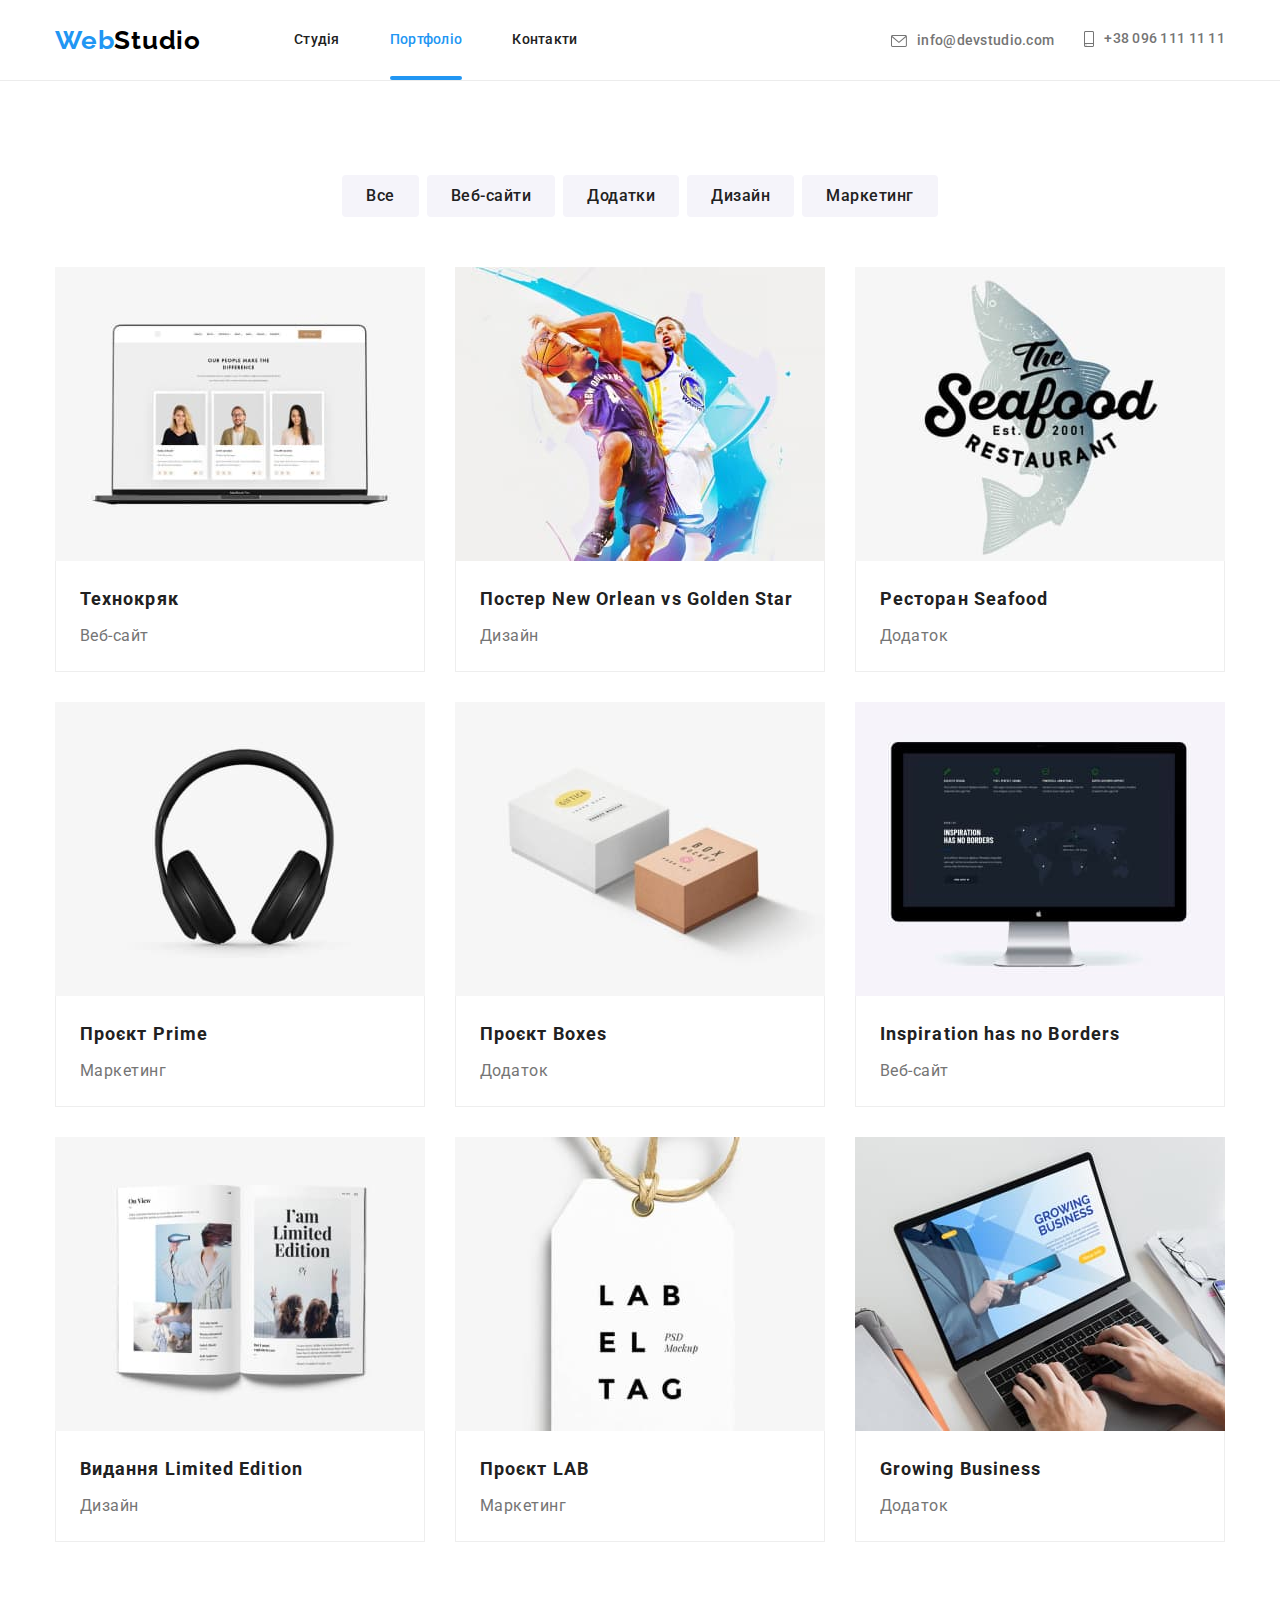
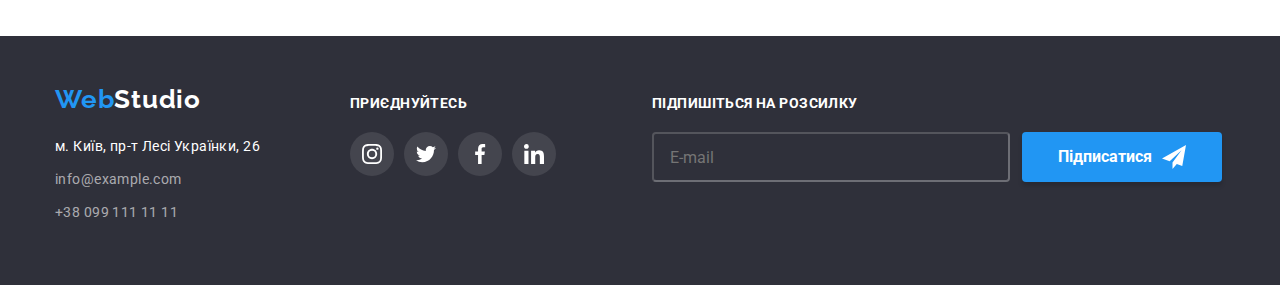
==== commit 80ec11d1: "corrected mistakes" ====
--- a/portfolio.html
+++ b/portfolio.html
@@ -75,7 +75,7 @@
                     <a href="./index.html" class="mob-menu-link link"> Студія </a>
                   </li>
                   <li class="mob-menu-item">
-                    <a href="" class="mob-menu-link  link">
+                    <a href="" class="mob-menu-link current__mob-menu link">
                       Портфоліо </a>
                   </li>
                   <li class="mob-menu-item">
@@ -109,7 +109,6 @@
             </div>
           </div>
         </div>
-      </div>
     </header> 
     <main>
       <section class="portfolio">
@@ -144,12 +143,8 @@
                       ./images/portfolio/img-one-2px-tab.jpg 2x" media="(min-width: 768px)" />
                     <source srcset="./images/portfolio/img-one-1px-mob.jpg 1x, 
                     ./images/portfolio/img-one-2px-mob.jpg 2x" media="(max-width: 767px)" />
-                  </picture>
-                  <img
-                    src="./images/portfolio/img-one.jpg"
-                    alt="Технокряк"
-                    class="works__img"
-                  />
+                        <img src="./images/portfolio/img-one.jpg" alt="Технокряк" class="works__img" />
+                  </picture>
                   <p class="works__cover-text">
                     Ресурс пропонує комплексні пропозиції з різним рівнем
                     функціоналу та сервісів. Все це дозволить відвідувачу
@@ -172,12 +167,8 @@
                     ./images/portfolio/img-two-2px-tab.jpg 2x" media="(min-width: 768px)" />
                     <source srcset="./images/portfolio/img-two-1px-mob.jpg 1x, 
                     ./images/portfolio/img-two-2px-mob.jpg 2x" media="(max-width: 767px)" />
-                  </picture>
-                  <img
-                    src="./images/portfolio/img-two.jpg"
-                    alt="Постер New Orlean vs Golden Star"
-                    class="works__img"
-                  />
+                    <img src="./images/portfolio/img-two.jpg" alt="Постер New Orlean vs Golden Star" class="works__img" />
+                  </picture>
                   <p class="works__cover-text">
                     Ресурс пропонує комплексні пропозиції з різним рівнем
                     функціоналу та сервісів. Все це дозволить відвідувачу
@@ -200,12 +191,8 @@
                     ./images/portfolio/img-three-2px-tab.jpg 2x" media="(min-width: 768px)" />
                     <source srcset="./images/portfolio/img-three-1px-mob.jpg 1x, 
                    ./images/portfolio/img-three-2px-mob.jpg 2x" media="(max-width: 767px)" />
-                  </picture>
-                  <img
-                    src="./images/portfolio/img-three.jpg"
-                    alt="Ресторан Seafood"
-                    class="works__img"
-                  />
+                    <img src="./images/portfolio/img-three.jpg" alt="Ресторан Seafood" class="works__img" />
+                  </picture>
                   <p class="works__cover-text">
                     Ресурс пропонує комплексні пропозиції з різним рівнем
                     функціоналу та сервісів. Все це дозволить відвідувачу
@@ -228,12 +215,8 @@
                     ./images/portfolio/img-four-2px-tab.jpg 2x" media="(min-width: 768px)" />
                     <source srcset="./images/portfolio/img-four-1px-mob.jpg 1x, 
                    ./images/portfolio/img-four-2px-mob.jpg 2x" media="(max-width: 767px)" />
-                  </picture>
-                  <img
-                    src="./images/portfolio/img-four.jpg"
-                    alt="Проєкт Prime"
-                    class="works__img"
-                  />
+                  <img src="./images/portfolio/img-four.jpg" alt="Проєкт Prime" class="works__img" />
+                  </picture>
                   <p class="works__cover-text">
                     Ресурс пропонує комплексні пропозиції з різним рівнем
                     функціоналу та сервісів. Все це дозволить відвідувачу
@@ -256,12 +239,8 @@
                     ./images/portfolio/img-five-2px-tab.jpg 2x" media="(min-width: 768px)" />
                     <source srcset="./images/portfolio/img-five-1px-mob.jpg 1x, 
                    ./images/portfolio/img-five-2px-mob.jpg 2x" media="(max-width: 767px)" />
-                  </picture>
-                  <img
-                    src="./images/portfolio/img-five.jpg"
-                    alt="Проєкт Boxes"
-                    class="works__img"
-                  />
+                  <img src="./images/portfolio/img-five.jpg" alt="Проєкт Boxes" class="works__img" />
+                  </picture>
                   <p class="works__cover-text">
                     Ресурс пропонує комплексні пропозиції з різним рівнем
                     функціоналу та сервісів. Все це дозволить відвідувачу
@@ -284,12 +263,8 @@
                      ./images/portfolio/img-six-2px-tab.jpg 2x" media="(min-width: 768px)" />
                     <source srcset="./images/portfolio/img-six-1px-mob.jpg 1x, 
                     ./images/portfolio/img-six-2px-mob.jpg 2x" media="(max-width: 767px)" />
-                  </picture>
-                  <img
-                    src="./images/portfolio/img-six.jpg"
-                    alt="Inspiration has no Borders"
-                    class="works__img"
-                  />
+                    <img src="./images/portfolio/img-six.jpg" alt="Inspiration has no Borders" class="works__img" />
+                  </picture>
                   <p class="works__cover-text">
                     Ресурс пропонує комплексні пропозиції з різним рівнем
                     функціоналу та сервісів. Все це дозволить відвідувачу
@@ -312,12 +287,8 @@
                     ./images/portfolio/img-seven-2px-tab.jpg 2x" media="(min-width: 768px)" />
                     <source srcset="./images/portfolio/img-seven-1px-mob.jpg 1x, 
                      ./images/portfolio/img-seven-2px-mob.jpg 2x" media="(max-width: 767px)" />
-                  </picture>
-                  <img
-                    src="./images/portfolio/img-seven.jpg"
-                    alt="Видання Limited Edition"
-                    class="portfolio-img"
-                  />
+                      <img src="./images/portfolio/img-seven.jpg" alt="Видання Limited Edition" class="portfolio-img" />
+                  </picture>
                   <p class="works__cover-text">
                     Ресурс пропонує комплексні пропозиції з різним рівнем
                     функціоналу та сервісів. Все це дозволить відвідувачу
@@ -340,12 +311,8 @@
                        ./images/portfolio/img-eight-2px-tab.jpg 2x" media="(min-width: 768px)" />
                       <source srcset="./images/portfolio/img-eight-1px-mob.jpg 1x, 
                      ./images/portfolio/img-eight-2px-mob.jpg 2x" media="(max-width: 767px)" />
+                      <img src="./images/portfolio/img-eight.jpg" alt="Проєкт LAB" class="portfolio-img" />
                     </picture>
-                  <img
-                    src="./images/portfolio/img-eight.jpg"
-                    alt="Проєкт LAB"
-                    class="portfolio-img"
-                  />
                   <p class="works__cover-text">
                     Ресурс пропонує комплексні пропозиції з різним рівнем
                     функціоналу та сервісів. Все це дозволить відвідувачу
@@ -368,12 +335,8 @@
                       ./images/portfolio/img-nine-2px-tab.jpg 2x" media="(min-width: 768px)" />
                       <source srcset="./images/portfolio/img-nine-1px-mob.jpg 1x, 
                       ./images/portfolio/img-nine-2px-mob.jpg 2x" media="(max-width: 767px)" />
+                      <img src="./images/portfolio/img-nine.jpg" alt="Growing Business" class="works__img" />
                     </picture>
-                  <img
-                    src="./images/portfolio/img-nine.jpg"
-                    alt="Growing Business"
-                    class="works__img"
-                  />
                   <p class="works__cover-text">
                     Ресурс пропонує комплексні пропозиції з різним рівнем
                     функціоналу та сервісів. Все це дозволить відвідувачу
@@ -392,15 +355,19 @@
     </main> 
     <footer class="footer">
       <div class="container footer__wrap">
-        <div>
+        <div class="footer__box">
           <a href="" class="footer__logo link">
             <span class="footer__web">Web</span>Studio
           </a>
           <address class="footer__contacts">
             <ul class="footer__list list">
               <li class="footer__item">
-                <a href="https://goo.gl/maps/imiHuzSXBCJ5eQL1A" target="_blank" rel="noopener noreferrer"
-                  class="footer__address link">
+                <a
+                  href="https://goo.gl/maps/imiHuzSXBCJ5eQL1A"
+                  target="_blank"
+                  rel="noopener noreferrer"
+                  class="footer__address link"
+                >
                   м. Київ, пр-т Лесі Українки, 26
                 </a>
               </li>
@@ -430,8 +397,7 @@
             <li class="footer__soc-item">
               <a href="" class="footer__soc-link link">
                 <svg class="footer__soc-icon" width="20" height="20">
-                  <use href="./images/icons.svg#icon-twitter"></use>
-                </svg></a>
+                  <use href="./images/icons.svg#icon-twitter"></use></svg></a>
             </li>
             <li class="footer__soc-item">
               <a href="" class="footer__soc-link link">
@@ -453,8 +419,14 @@
           <form action="#" class="subscribe__form">
             <p class="subscribe__name">Підпишіться на розсилку</p>
             <div class="sub__correct">
-              <input type="text" name="subscribe-name-footer" class="subscribe__input" id="subscribe" placeholder="E-mail"
-                required />
+              <input
+                type="text"
+                name="subscribe-name-footer"
+                class="subscribe__input"
+                id="subscribe"
+                placeholder="E-mail"
+                required
+              />
               <button type="submit" class="subscribe__button">
                 Підписатися
                 <svg class="subscribe__icon" width="24" height="24">
@@ -465,7 +437,7 @@
           </form>
         </div>
       </div>
-    </footer>
+    </footer> 
   <script src="./js/menu.js"></script>
   </body>
 </html>
--- a/css/main.min.css
+++ b/css/main.min.css
@@ -1 +1 @@
-:root{--main-color: #212121;--secondary-color: #757575;--tertiary-color: #ffffff;--accent-color: #2196f3;--card-set-gap: 30px}body{font-family:Roboto,sans-serif}p,h1,h2,h3,h4,h5,h6{margin:0}ul{margin:0;padding-left:0}img{display:block;max-width:100%;height:auto;width:100%}.list{list-style:none}.link{text-decoration:none}.no-scroll{overflow:hidden}.visually-hidden{position:absolute;white-space:nowrap;width:1px;height:1px;overflow:hidden;border:0;padding:0;clip:rect(0 0 0 0);clip-path:inset(50%);margin:-1px}.container{width:100%;margin-right:auto;margin-left:auto;padding-right:15px;padding-left:15px}@media screen and (min-width: 480px){.container{max-width:480px}}@media screen and (min-width: 768px){.container{max-width:768px}}@media screen and (min-width: 1200px){.container{max-width:1200px}}.header{border-bottom:1px solid #ececec}.header>.container{display:flex;align-items:center}.header__nav{display:flex;align-items:center}.header__list{gap:50px;display:none;align-items:center}@media screen and (min-width: 768px){.header__list{display:flex}}@media screen and (min-width: 1200px){.header__list{display:flex}}.header__contacts{margin-left:auto;display:none;align-items:center;gap:50px}@media screen and (min-width: 768px){.header__contacts{display:flex;flex-direction:column;align-items:baseline;gap:10px}}@media screen and (min-width: 1200px){.header__contacts{display:flex;flex-direction:row;gap:30px}}.header__web{font-family:Raleway,sans-serif;font-weight:700;font-size:26px;line-height:1.19;letter-spacing:.03em;color:var(--accent-color)}.header__logo{font-family:Raleway,sans-serif;font-weight:700;font-size:26px;line-height:1.19;letter-spacing:.03em;color:#000;margin-right:93px;padding-top:16px;padding-bottom:16px}.header__link{font-weight:500;font-size:14px;line-height:1.14;letter-spacing:.02em;color:var(--main-color);display:block;padding-top:32px;padding-bottom:32px;align-items:center;transition:color 250ms cubic-bezier(0.4, 0, 0.2, 1)}.header__link:hover,.header__link:focus{color:var(--accent-color)}.header__mail{display:flex;align-items:center;font-weight:500;font-size:14px;line-height:1.14;letter-spacing:.02em;color:var(--secondary-color);transition:color 250ms cubic-bezier(0.4, 0, 0.2, 1)}.header__mail:hover,.header__mail:focus{color:var(--accent-color)}.header__tel{display:flex;align-items:center;font-weight:500;font-size:14px;line-height:1.14;letter-spacing:.02em;color:var(--secondary-color);transition:color 250ms cubic-bezier(0.4, 0, 0.2, 1)}.header__tel:hover,.header__tel:focus{color:var(--accent-color)}.header__contacts-icon{fill:currentColor;margin-right:10px}.header__btn{width:40px;height:40px;padding:0;margin-left:auto;background-color:rgba(0,0,0,0);border:none}@media screen and (min-width: 768px){.header__btn{display:none}}@media screen and (min-width: 1200px){.header__btn{display:none}}.mob-menu{position:fixed;z-index:2;width:100vw;height:100vh;background-color:var(--tertiary-color);top:0;padding-top:48px;padding-bottom:48px;padding-left:40px}.mob-menu>.container{display:flex;flex-direction:column;height:100%;justify-content:space-between;overflow:auto}.menu-close{display:block;margin-left:auto;margin-bottom:8px;border:none;width:40px;height:40px;background-color:rgba(0,0,0,0);cursor:pointer;transition:fill 250ms cubic-bezier(0.4, 0, 0.2, 1)}.menu-close:hover,.menu-close:focus{fill:var(--accent-color)}.mob-menu-item:not(:last-child){margin-bottom:32px}.mob-menu-link{font-weight:500;font-size:40px;line-height:1.17;letter-spacing:.02em;color:var(--main-color);transition:color 250ms cubic-bezier(0.4, 0, 0.2, 1)}.mob-menu-link:hover,.mob-menu-link:focus{color:var(--accent-color);border-bottom:1px solid var(--accent-color)}.mob-menu-tel{font-weight:500;font-size:34px;line-height:1.17;letter-spacing:.02em;color:var(--accent-color);display:block;margin-bottom:32px}.mob-menu-tel:hover,.mob-menu-tel:focus{border-bottom:1px solid var(--accent-color)}.mob-menu-mail{font-style:normal;font-weight:500;font-size:24px;line-height:1.16;letter-spacing:.02em;color:var(--secondary-color);display:block;transition:color 250ms cubic-bezier(0.4, 0, 0.2, 1)}.mob-menu-mail:hover,.mob-menu-mail:focus{color:var(--accent-color);border-bottom:1px solid var(--accent-color)}.mob-soc{display:flex;margin-top:64px;gap:10px}.mob-soc-item:not(:last-child){border-right:1px solid rgba(33,33,33,.2);padding-right:10px}.mob-soc-link{font-style:normal;font-weight:500;font-size:18px;line-height:1.22;letter-spacing:.02em;color:var(--accent-color)}.mob-soc-link:hover,.mob-soc-link:focus{border-bottom:1px solid var(--accent-color)}.current{color:var(--accent-color);position:relative}.current::after{position:absolute;content:"";width:100%;height:4px;left:0;bottom:0;background:#2196f3;border-radius:2px}.hero{width:100%;height:400px;padding-top:118px;padding-bottom:118px;margin-left:auto;margin-right:auto;background-image:linear-gradient(rgba(47, 48, 58, 0.4), rgba(47, 48, 58, 0.4)),url(../images/background-1px-mob.jpg);background-repeat:no-repeat;background-position:center;background-size:cover}@media(min-device-pixel-ratio: 2),(min-resolution: 192dpi),(min-resolution: 2dppx){.hero{background-image:linear-gradient(rgba(47, 48, 58, 0.4), rgba(47, 48, 58, 0.4)),url(../images/background-2px-mob.jpg)}}@media screen and (min-width: 768px){.hero{max-width:768px;background-image:linear-gradient(rgba(47, 48, 58, 0.4), rgba(47, 48, 58, 0.4)),url(../images/background-1px-tab.jpg)}}@media screen and (min-width: 768px)and (min-device-pixel-ratio: 2),screen and (min-width: 768px)and (min-resolution: 192dpi),screen and (min-width: 768px)and (min-resolution: 2dppx){.hero{background-image:linear-gradient(rgba(47, 48, 58, 0.4), rgba(47, 48, 58, 0.4)),url(../images/background-2px-tab.jpg)}}@media screen and (min-width: 1200px){.hero{max-width:1600px;height:600px;padding-top:200px;padding-top:200px;background-image:linear-gradient(rgba(47, 48, 58, 0.4), rgba(47, 48, 58, 0.4)),url(../images/background.jpg)}}@media screen and (min-width: 1200px)and (min-device-pixel-ratio: 2),screen and (min-width: 1200px)and (min-resolution: 192dpi),screen and (min-width: 1200px)and (min-resolution: 2dppx){.hero{background-image:linear-gradient(rgba(47, 48, 58, 0.4), rgba(47, 48, 58, 0.4)),url(../images/background-2px-dt.jpg)}}.hero__title{font-weight:900;font-size:26px;line-height:1.61;text-align:center;letter-spacing:.06em;text-transform:uppercase;color:var(--tertiary-color);max-width:360px;margin-bottom:30px;margin-left:auto;margin-right:auto}@media screen and (min-width: 1200px){.hero__title{font-size:44px;line-height:1.36;max-width:696px}}.hero__button{font-family:inherit;font-weight:700;font-size:16px;line-height:1.88;align-items:center;text-align:center;letter-spacing:.06em;color:var(--tertiary-color);background-color:var(--accent-color);cursor:pointer;padding:10px 24px;border-radius:4px;border-color:rgba(0,0,0,0);display:flex;margin-left:auto;margin-right:auto;transition:background-color 250ms cubic-bezier(0.4, 0, 0.2, 1)}.hero__button:hover,.hero__button:focus{background-color:#188ce8}@media screen and (min-width: 1200px){.hero__button{padding:10px 32px}}.features{padding-top:60px;padding-bottom:60px}@media screen and (min-width: 768px){.features{padding:60px 15px}}@media screen and (min-width: 1200px){.features{padding-top:94px;padding-bottom:94px}}.features__background{width:100%;height:120px;background-color:#f5f4fa;border-radius:4px;margin-bottom:30px;display:flex;align-items:center;justify-content:center;color:var(--main-color)}@media screen and (min-width: 768px){.features__background{width:354px}}@media screen and (min-width: 1200px){.features__background{width:270px}}.features__icons{fill:currentColor}.features__list{display:flex;flex-wrap:wrap;gap:30px}.features__item{width:100%;align-items:center;justify-content:center}@media screen and (min-width: 768px){.features__item{width:calc((100% - 30px)/2)}}@media screen and (min-width: 1200px){.features__item{width:calc((100% - 90px)/4)}}.features__title{font-weight:700;font-size:14px;line-height:1.14;letter-spacing:.03em;text-transform:uppercase;color:var(--main-color);margin-bottom:10px}@media screen and (max-width: 480px){.features__title{display:flex;align-items:center;justify-content:center}}.features__after-title{font-size:14px;line-height:1.71;letter-spacing:.03em;color:var(--secondary-color)}.activities{display:none}@media screen and (min-width: 1200px){.activities{display:block;padding-bottom:94px}}.activities__title{font-weight:700;font-size:36px;line-height:1.16;letter-spacing:.03em;color:var(--main-color);text-align:center;margin-left:auto;margin-right:auto;margin-bottom:50px}.activities__list{display:flex;gap:30px}.activities__item{position:relative}.activities__text{position:absolute;font-weight:700;font-size:14px;line-height:1.14;text-align:center;letter-spacing:.03em;text-transform:uppercase;color:var(--tertiary-color);width:100%;bottom:0px;left:0px;background-color:rgba(47,48,58,.8);padding-top:27px;padding-bottom:27px}.team{background-color:#f5f4fa;padding:60px 15px}@media screen and (min-width: 768px){.team{padding:60px 15px}}@media screen and (min-width: 1200px){.team{padding-top:94px;padding-bottom:94px}}.team__title{font-weight:700;font-size:28px;line-height:1.17;letter-spacing:.03em;color:var(--main-color);text-align:center;margin-left:auto;margin-right:auto;margin-bottom:30px}@media screen and (min-width: 1200px){.team__title{font-size:36px;line-height:1.16;margin-bottom:50px}}.team__list{display:flex;flex-wrap:wrap;gap:30px}.team__item{box-shadow:0px 1px 3px rgba(0,0,0,.12),0px 1px 1px rgba(0,0,0,.14),0px 2px 1px rgba(0,0,0,.2);border-radius:0px 0px 4px 4px}@media screen and (min-width: 768px){.team__item{width:calc((100% - 30px)/2)}}@media screen and (min-width: 1200px){.team__item{width:calc((100% - 90px)/4)}}.team__img{display:block;max-width:100%;height:auto;width:100%}.team__box{text-align:center;padding-top:30px;padding-bottom:30px;background-color:#fff}.team__name{font-weight:500;font-size:16px;line-height:1.18;letter-spacing:.03em;color:var(--main-color);margin-bottom:10px;margin-top:0px}.team__text{font-size:16px;line-height:1.18;letter-spacing:.03em;color:var(--secondary-color);margin-bottom:16px}.team__social{display:flex;justify-content:center;gap:10px}.team__social-link{width:44px;height:44px;border-radius:50%;background-color:#fff;display:flex;align-items:center;justify-content:center;color:#afb1b8;transition:background-color 250ms cubic-bezier(0.4, 0, 0.2, 1),color 250ms cubic-bezier(0.4, 0, 0.2, 1)}.team__social-link:hover,.team__social-link:focus{background-color:var(--accent-color);color:var(--tertiary-color)}.team__social-icon{fill:currentColor}.clients{padding:60px 15px}@media screen and (min-width: 768px){.clients{padding:60px 15px}}@media screen and (min-width: 1200px){.clients{padding-top:94px;padding-bottom:94px}}.clients__title{font-weight:700;font-size:28px;line-height:1.17;letter-spacing:.03em;color:var(--main-color);text-align:center;margin-left:auto;margin-right:auto;margin-bottom:30px}@media screen and (min-width: 1200px){.clients__title{font-size:36px;line-height:1.16;margin-bottom:50px}}.clients__list{display:flex;flex-wrap:wrap;gap:30px}.clients__item{width:calc((100% - 30px)/2)}@media screen and (min-width: 768px){.clients__item{width:calc((100% - 90px)/3)}}@media screen and (min-width: 1200px){.clients__item{width:calc((100% - 150px)/6)}}.clients__link{border:1px solid #afb1b8;border-radius:4px;height:92px;display:flex;align-items:center;justify-content:center;color:#afb1b8;transition:color 250ms cubic-bezier(0.4, 0, 0.2, 1),border-color 250ms cubic-bezier(0.4, 0, 0.2, 1)}.clients__link:hover,.clients__link:focus{color:var(--accent-color);border-color:var(--accent-color)}@media screen and (min-width: 768px){.clients__link{width:226px}}@media screen and (min-width: 1200px){.clients__link{width:170px}}.clients__logo{fill:currentColor}.footer{display:flex;background-color:#2f303a;padding-top:60px;padding-bottom:60px}.footer__wrap{display:flex;flex-direction:column;text-align:center}@media screen and (min-width: 768px){.footer__wrap{flex-direction:row;flex-wrap:wrap;justify-content:space-around;align-items:baseline;text-align:center}}@media screen and (min-width: 1200px){.footer__wrap{display:flex;align-items:baseline}}.footer__logo{font-family:Raleway,sans-serif;font-weight:700;font-size:24px;line-height:1.16;letter-spacing:.03em;color:var(--tertiary-color);display:block;margin-bottom:20px}@media screen and (min-width: 1200px){.footer__logo{font-size:26px;line-height:1.19;text-align:left}}.footer__web{font-family:Raleway,sans-serif;font-weight:700;font-size:26px;line-height:1.19;letter-spacing:.03em;color:var(--accent-color)}.footer__contacts{font-style:normal;text-align:center}@media screen and (min-width: 1200px){.footer__contacts{text-align:left}}.footer__address{font-size:14px;line-height:1.71;letter-spacing:.03em;color:var(--tertiary-color);transition:color 250ms cubic-bezier(0.4, 0, 0.2, 1);display:block;margin-bottom:8px}@media screen and (min-width: 1200px){.footer__address{margin-bottom:9px}}.footer__address:hover,.footer__address:focus{color:var(--accent-color)}.footer__mail{display:block;font-size:14px;line-height:1.71;letter-spacing:.03em;color:rgba(255,255,255,.6);transition:color 250ms cubic-bezier(0.4, 0, 0.2, 1);margin-bottom:8px}@media screen and (min-width: 1200px){.footer__mail{margin-bottom:9px}}.footer__mail:hover,.footer__mail:focus{color:var(--accent-color)}.footer__tel{font-size:14px;line-height:1.71;letter-spacing:.03em;color:rgba(255,255,255,.6);transition:color 250ms cubic-bezier(0.4, 0, 0.2, 1)}.footer__tel:hover,.footer__tel:focus{color:var(--accent-color)}.footer__soc-box{margin-left:auto;margin-right:auto}@media screen and (max-width: 767px){.footer__soc-box{margin-bottom:60px}}@media screen and (min-width: 1200px){.footer__soc-box{margin-right:93px;margin-left:70px}}.footer__soc-join{font-weight:700;font-size:14px;line-height:1.14;letter-spacing:.03em;text-transform:uppercase;color:var(--tertiary-color);margin-bottom:20px;margin-top:60px}@media screen and (min-width: 1200px){.footer__soc-join{text-align:left}}.footer__soc{display:flex;gap:10px}.footer__soc-link{width:44px;height:44px;border-radius:50%;background-color:rgba(255,255,255,.1);display:flex;align-items:center;justify-content:center;color:var(--tertiary-color);transition:background-color 250ms cubic-bezier(0.4, 0, 0.2, 1)}.footer__soc-link:hover,.footer__soc-link:focus{background-color:var(--accent-color)}.footer__soc-icon{fill:currentColor}.subscribe__section{margin-left:auto;margin-right:auto;display:flex}@media screen and (min-width: 767px){.subscribe__form{margin-top:60px}}.sub__correct{display:flex;flex-direction:column;align-items:center;justify-content:center;gap:20px}@media screen and (min-width: 1200px){.sub__correct{display:flex;flex-direction:row;gap:12px}}.subscribe__name{margin-bottom:20px;font-weight:700;font-size:14px;line-height:1.14;letter-spacing:.03em;text-transform:uppercase;color:var(--tertiary-color)}@media screen and (min-width: 1200px){.subscribe__name{text-align:left}}.subscribe__input{padding-left:16px;height:50px;width:100%;border-color:rgba(255,255,255,.3019607843);border-radius:4px;outline:none;background-color:rgba(0,0,0,0);color:var(--main-color)}.subscribe__input:focus-visible{outline-color:var(--accent-color)}.subscribe__input:not(:placeholder-shown):required:valid{border-color:var(--accent-color)}.subscribe__input:not(:placeholder-shown):required{border-color:red}@media screen and (min-width: 480px){.subscribe__input{width:450px}}@media screen and (min-width: 1200px){.subscribe__input{width:358px}}.subscribe__button{width:200px;height:50px;display:flex;align-items:center;justify-content:center;transition:background-color 250ms cubic-bezier(0.4, 0, 0.2, 1);border-radius:4px;border:none;background-color:var(--accent-color);box-shadow:0px 4px 4px rgba(0,0,0,.15);font-weight:700;font-size:16px;line-height:1.88;color:var(--tertiary-color);cursor:pointer}.subscribe__button:hover,.subscribe__button:focus{background-color:#188ce8}.subscribe__icon{margin-left:10px;fill:var(--tertiary-color)}.backdrop{position:fixed;width:100%;height:100%;top:0;left:0;background-color:rgba(0,0,0,.2);transition:opacity 250ms cubic-bezier(0.4, 0, 0.2, 1),visibility 250ms cubic-bezier(0.4, 0, 0.2, 1)}.modal{position:absolute;top:50%;left:50%;width:450px;min-height:609px;border-radius:4px;background-color:var(--tertiary-color);box-shadow:0px 1px 3px rgba(0,0,0,.12),0px 1px 1px rgba(0,0,0,.14),0px 2px 1px rgba(0,0,0,.2);transform:translate(-50%, -50%) scale(1);transition:transform 250ms cubic-bezier(0.4, 0, 0.2, 1);padding:40px}.backdrop.is-hidden .modal{transform:translate(-50%, -50%) scale(0)}@media screen and (min-width: 1200px){.modal{width:528px;min-height:581px}}.modal__title{font-weight:700;font-size:20px;line-height:1.15;text-align:center;letter-spacing:.03em;color:var(--main-color);text-align:center;margin-bottom:12px}.modal__close{position:absolute;right:8px;top:8px;width:30px;height:30px;background-color:rgba(0,0,0,0);border:1px solid rgba(0,0,0,.1);border-radius:50%;display:flex;align-items:center;justify-content:center;cursor:pointer;transition:fill 250ms cubic-bezier(0.4, 0, 0.2, 1)}.modal__close:hover,.modal__close:focus{fill:var(--accent-color)}.is-hidden{opacity:0;visibility:hidden;pointer-events:none}.modal__input{width:100%;height:40px;border:1px solid rgba(33,33,33,.2);border-radius:4px;padding-left:42px;outline:rgba(0,0,0,0);transition:border-color 250ms cubic-bezier(0.4, 0, 0.2, 1)}.modal__input:focus{border-color:var(--accent-color)}.input__wrap{position:relative}.input__icon{position:absolute;left:12px;top:50%;transform:translateY(-50%);transition:fill 250ms cubic-bezier(0.4, 0, 0.2, 1)}.modal-input:focus+.input__icon{fill:var(--accent-color)}.label{font-weight:400;font-size:12px;line-height:1.16;letter-spacing:.01em;color:var(--secondary-color);display:block;margin-bottom:4px}.modal__data{margin-bottom:10px}.modal__text{width:370px;height:120px;padding:12px 16px;border:1px solid rgba(33,33,33,.2);border-radius:4px;resize:none;outline:rgba(0,0,0,0);transition:border-color 250ms cubic-bezier(0.4, 0, 0.2, 1)}.modal__text:focus{border-color:var(--accent-color)}.modal__text::placeholder{font-weight:400;font-size:12px;line-height:1.16;letter-spacing:.01em;color:rgba(117,117,117,.5)}@media screen and (min-width: 1200px){.modal__text{width:448px;height:120px}}.modal__comment{margin-bottom:20px}.modal__policy{margin-bottom:30px;margin-right:auto;margin-left:auto;display:flex;justify-content:center}.modal__check{margin-top:10px;margin-bottom:30px}.check__text{display:flex;align-items:center;font-weight:400;font-size:12px;line-height:1.16;letter-spacing:.03em;color:var(--secondary-color)}.check__text span{width:16px;height:15px;border:2px solid #303030;border-radius:2px;margin-right:10px;display:flex;align-items:center;justify-content:center}.modal__check:checked+.check__text span{background-color:var(--accent-color);border:none}.modal__check:focus+.check__text span{border-color:var(--accent-color)}@media screen and (min-width: 1200px){.check__text{font-size:14px;line-height:1.71}}.conditions{font-weight:400;font-size:12px;line-height:1.16;letter-spacing:.03em;color:var(--accent-color)}@media screen and (min-width: 1200px){.conditions{font-size:14px;line-height:1.71}}.check__icon{opacity:0}.modal__check:checked+.check__text .check__icon{fill:#fff;opacity:1}.submit__btn{width:200px;height:50px;background:var(--accent-color);box-shadow:0px 4px 4px rgba(0,0,0,.15);border-radius:4px;border-color:rgba(0,0,0,0);cursor:pointer;font-family:inherit;font-weight:700;font-size:16px;line-height:1.88;display:flex;align-items:center;text-align:center;letter-spacing:.06em;color:var(--tertiary-color);padding:10px 52px;margin-left:auto;margin-right:auto;transition:background-color 250ms cubic-bezier(0.4, 0, 0.2, 1)}.submit__btn:hover,.submit__btn:focus{background-color:#188ce8}.portfolio{padding-top:60px;padding-bottom:60px}@media screen and (min-width: 1200px){.portfolio{padding-top:94px;padding-bottom:94px}}.portfolio__list{display:flex;flex-wrap:wrap;row-gap:15px;column-gap:8px;margin-bottom:40px;margin-right:auto;margin-left:auto}@media screen and (min-width: 768px){.portfolio__list{margin-bottom:30px;justify-content:center}}@media screen and (min-width: 1200px){.portfolio__list{margin-bottom:50px}}.portfolio__btn{font-family:inherit;font-weight:500;font-size:16px;line-height:1.62;text-align:center;letter-spacing:.03em;color:var(--main-color);background-color:#f5f4fa;cursor:pointer;border-radius:4px;border-color:rgba(0,0,0,0);padding:6px 22px;transition:color 250ms cubic-bezier(0.4, 0, 0.2, 1),background-color 250ms cubic-bezier(0.4, 0, 0.2, 1),box-shadow 250ms cubic-bezier(0.4, 0, 0.2, 1)}.portfolio__btn:hover,.portfolio__btn:focus{color:var(--tertiary-color);background-color:#2196f3;box-shadow:0px 3px 1px rgba(0,0,0,.1),0px 1px 2px rgba(0,0,0,.8),0px 2px 2px rgba(0,0,0,.12)}.works__img{display:block;max-width:100%;height:auto;width:100%}.works__list{display:flex;flex-wrap:wrap;gap:30px}.works__item{width:100%}@media screen and (min-width: 768px){.works__item{width:calc((100% - 30px)/2)}}@media screen and (min-width: 1200px){.works__item{width:calc((100% - 60px)/3)}}.works__cover-wrap{position:relative;overflow:hidden}.works__cover-text{position:absolute;top:0;left:0;height:100%;color:var(--tertiary-color);font-weight:400;font-size:18px;line-height:1.56;letter-spacing:.03em;padding-top:63px;padding-bottom:63px;padding-left:24px;padding-right:24px;background-color:rgba(33,150,243,.9);flex-grow:1;transform:translateY(101%);transition:transform 250ms cubic-bezier(0.4, 0, 0.2, 1)}.works__item:hover .works__cover-text{transform:translateY(0%)}.works__box{padding:20px 24px;border:1px solid #eee;border-top:0}.works__title{font-weight:700;font-size:18px;line-height:2;letter-spacing:.06em;color:var(--main-color);margin-bottom:4px}.works__field{font-size:16px;line-height:1.88;letter-spacing:.03em;color:var(--secondary-color)}.works{display:block;transition:box-shadow 250ms cubic-bezier(0.4, 0, 0.2, 1);flex-direction:column;height:100%}.works:hover,.works:focus{box-shadow:0px 1px 1px rgba(0,0,0,.12),0px 4px 4px rgba(0,0,0,.06),1px 4px 6px rgba(0,0,0,.16)}/*# sourceMappingURL=main.min.css.map */+:root{--main-color: #212121;--secondary-color: #757575;--tertiary-color: #ffffff;--accent-color: #2196f3;--card-set-gap: 30px}body{font-family:Roboto,sans-serif}p,h1,h2,h3,h4,h5,h6{margin:0}ul{margin:0;padding-left:0}img{display:block;max-width:100%;height:auto;width:100%}.list{list-style:none}.link{text-decoration:none}.no-scroll{overflow:hidden}.visually-hidden{position:absolute;white-space:nowrap;width:1px;height:1px;overflow:hidden;border:0;padding:0;clip:rect(0 0 0 0);clip-path:inset(50%);margin:-1px}.container{width:100%;margin-right:auto;margin-left:auto;padding-right:15px;padding-left:15px}@media screen and (min-width: 480px){.container{max-width:480px}}@media screen and (min-width: 768px){.container{max-width:768px}}@media screen and (min-width: 1200px){.container{max-width:1200px}}.header{border-bottom:1px solid #ececec}.header>.container{display:flex;align-items:center}.header__nav{display:flex;align-items:center}.header__list{gap:50px;display:none;align-items:center}@media screen and (min-width: 768px){.header__list{display:flex}}@media screen and (min-width: 1200px){.header__list{display:flex}}.header__contacts{margin-left:auto;display:none;align-items:center;gap:50px}@media screen and (min-width: 768px){.header__contacts{display:flex;flex-direction:column;align-items:baseline;gap:10px}}@media screen and (min-width: 1200px){.header__contacts{display:flex;flex-direction:row;gap:30px}}.header__web{font-family:Raleway,sans-serif;font-weight:700;font-size:26px;line-height:1.19;letter-spacing:.03em;color:var(--accent-color)}.header__logo{font-family:Raleway,sans-serif;font-weight:700;font-size:26px;line-height:1.19;letter-spacing:.03em;color:#000;margin-right:93px;padding-top:16px;padding-bottom:16px}.header__link{font-weight:500;font-size:14px;line-height:1.14;letter-spacing:.02em;color:var(--main-color);display:block;padding-top:32px;padding-bottom:32px;align-items:center;transition:color 250ms cubic-bezier(0.4, 0, 0.2, 1)}.header__link:hover,.header__link:focus{color:var(--accent-color)}.header__mail{display:flex;align-items:center;font-weight:500;font-size:14px;line-height:1.14;letter-spacing:.02em;color:var(--secondary-color);transition:color 250ms cubic-bezier(0.4, 0, 0.2, 1)}.header__mail:hover,.header__mail:focus{color:var(--accent-color)}.header__tel{display:flex;align-items:center;font-weight:500;font-size:14px;line-height:1.14;letter-spacing:.02em;color:var(--secondary-color);transition:color 250ms cubic-bezier(0.4, 0, 0.2, 1)}.header__tel:hover,.header__tel:focus{color:var(--accent-color)}.header__contacts-icon{fill:currentColor;margin-right:10px}.header__btn{width:40px;height:40px;padding:0;margin-left:auto;background-color:rgba(0,0,0,0);border:none}@media screen and (min-width: 768px){.header__btn{display:none}}@media screen and (min-width: 1200px){.header__btn{display:none}}.mob-menu{position:fixed;z-index:2;width:100vw;height:100vh;background-color:var(--tertiary-color);top:0;padding-top:48px;padding-bottom:48px;padding-left:40px}.mob-menu>.container{display:flex;flex-direction:column;height:100%;justify-content:space-between;overflow:auto}.menu-close{display:block;margin-left:auto;margin-bottom:8px;border:none;width:40px;height:40px;background-color:rgba(0,0,0,0);cursor:pointer;position:absolute;top:10px;right:15px;transition:fill 250ms cubic-bezier(0.4, 0, 0.2, 1)}.menu-close:hover,.menu-close:focus{fill:var(--accent-color)}.mob-menu-item:not(:last-child){margin-bottom:32px}.mob-menu-link{font-weight:500;font-size:40px;line-height:1.17;letter-spacing:.02em;color:var(--main-color);transition:color 250ms cubic-bezier(0.4, 0, 0.2, 1)}.mob-menu-link:hover,.mob-menu-link:focus{color:var(--accent-color);border-bottom:1px solid var(--accent-color)}.mob-menu-tel{font-weight:500;font-size:34px;line-height:1.17;letter-spacing:.02em;color:var(--secondary-color);display:block;margin-bottom:32px}.mob-menu-tel:hover,.mob-menu-tel:focus{color:var(--accent-color);border-bottom:1px solid var(--accent-color)}.mob-menu-mail{font-style:normal;font-weight:500;font-size:24px;line-height:1.16;letter-spacing:.02em;color:var(--secondary-color);display:block;transition:color 250ms cubic-bezier(0.4, 0, 0.2, 1)}.mob-menu-mail:hover,.mob-menu-mail:focus{color:var(--accent-color);border-bottom:1px solid var(--accent-color)}.mob-soc{display:flex;margin-top:64px;gap:10px}.mob-soc-item:not(:last-child){border-right:1px solid rgba(33,33,33,.2);padding-right:10px}.mob-soc-link{font-style:normal;font-weight:500;font-size:12px;line-height:1.2;letter-spacing:.02em;color:var(--accent-color)}.mob-soc-link:hover,.mob-soc-link:focus{border-bottom:1px solid var(--accent-color)}@media screen and (min-width: 480px){.mob-soc-link{font-size:18px;line-height:1.22}}.current{color:var(--accent-color);position:relative}.current::after{position:absolute;content:"";width:100%;height:4px;left:0;bottom:0;background:#2196f3;border-radius:2px}.current__mob-menu{color:var(--accent-color)}.hero{width:100%;height:400px;padding-top:118px;padding-bottom:118px;margin-left:auto;margin-right:auto;background-image:linear-gradient(rgba(47, 48, 58, 0.4), rgba(47, 48, 58, 0.4)),url(../images/background-1px-mob.jpg);background-repeat:no-repeat;background-position:center;background-size:cover}@media(min-device-pixel-ratio: 2),(min-resolution: 192dpi),(min-resolution: 2dppx){.hero{background-image:linear-gradient(rgba(47, 48, 58, 0.4), rgba(47, 48, 58, 0.4)),url(../images/background-2px-mob.jpg)}}@media screen and (min-width: 768px){.hero{width:100%;background-image:linear-gradient(rgba(47, 48, 58, 0.4), rgba(47, 48, 58, 0.4)),url(../images/background-1px-tab.jpg)}}@media screen and (min-width: 768px)and (min-device-pixel-ratio: 2),screen and (min-width: 768px)and (min-resolution: 192dpi),screen and (min-width: 768px)and (min-resolution: 2dppx){.hero{background-image:linear-gradient(rgba(47, 48, 58, 0.4), rgba(47, 48, 58, 0.4)),url(../images/background-2px-tab.jpg)}}@media screen and (min-width: 1200px){.hero{max-width:1600px;height:600px;padding-top:200px;padding-top:200px;background-image:linear-gradient(rgba(47, 48, 58, 0.4), rgba(47, 48, 58, 0.4)),url(../images/background.jpg)}}@media screen and (min-width: 1200px)and (min-device-pixel-ratio: 2),screen and (min-width: 1200px)and (min-resolution: 192dpi),screen and (min-width: 1200px)and (min-resolution: 2dppx){.hero{background-image:linear-gradient(rgba(47, 48, 58, 0.4), rgba(47, 48, 58, 0.4)),url(../images/background-2px-dt.jpg)}}.hero__title{font-weight:900;font-size:26px;line-height:1.61;text-align:center;letter-spacing:.06em;text-transform:uppercase;color:var(--tertiary-color);max-width:360px;margin-bottom:30px;margin-left:auto;margin-right:auto}@media screen and (min-width: 1200px){.hero__title{font-size:44px;line-height:1.36;max-width:696px}}.hero__button{font-family:inherit;font-weight:700;font-size:16px;line-height:1.88;align-items:center;text-align:center;letter-spacing:.06em;color:var(--tertiary-color);background-color:var(--accent-color);cursor:pointer;padding:10px 24px;border-radius:4px;border-color:rgba(0,0,0,0);display:flex;margin-left:auto;margin-right:auto;transition:background-color 250ms cubic-bezier(0.4, 0, 0.2, 1)}.hero__button:hover,.hero__button:focus{background-color:#188ce8}@media screen and (min-width: 1200px){.hero__button{padding:10px 32px}}.features{padding-top:60px;padding-bottom:60px}@media screen and (min-width: 768px){.features{padding:60px 15px}}@media screen and (min-width: 1200px){.features{padding-top:94px;padding-bottom:94px}}.features__background{width:100%;height:120px;background-color:#f5f4fa;border-radius:4px;margin-bottom:30px;display:flex;align-items:center;justify-content:center;color:var(--main-color)}@media screen and (min-width: 768px){.features__background{width:354px}}@media screen and (min-width: 1200px){.features__background{width:270px}}.features__icons{fill:currentColor}.features__list{display:flex;flex-wrap:wrap;gap:30px}.features__item{width:100%;align-items:center;justify-content:center}@media screen and (min-width: 768px){.features__item{width:calc((100% - 30px)/2)}}@media screen and (min-width: 1200px){.features__item{width:calc((100% - 90px)/4)}}.features__title{font-weight:700;font-size:14px;line-height:1.14;letter-spacing:.03em;text-transform:uppercase;color:var(--main-color);margin-bottom:10px}@media screen and (max-width: 767px){.features__title{display:flex;align-items:center;justify-content:center}}.features__after-title{font-size:14px;line-height:1.71;letter-spacing:.03em;color:var(--secondary-color)}.activities{display:none}@media screen and (min-width: 1200px){.activities{display:block;padding-bottom:94px}}.activities__title{font-weight:700;font-size:36px;line-height:1.16;letter-spacing:.03em;color:var(--main-color);text-align:center;margin-left:auto;margin-right:auto;margin-bottom:50px}.activities__list{display:flex;gap:30px}.activities__item{position:relative}.activities__text{position:absolute;font-weight:700;font-size:14px;line-height:1.14;text-align:center;letter-spacing:.03em;text-transform:uppercase;color:var(--tertiary-color);width:100%;bottom:0px;left:0px;background-color:rgba(47,48,58,.8);padding-top:27px;padding-bottom:27px}.team{background-color:#f5f4fa;padding:60px 15px}@media screen and (min-width: 768px){.team{padding:60px 15px}}@media screen and (min-width: 1200px){.team{padding-top:94px;padding-bottom:94px}}.team__title{font-weight:700;font-size:28px;line-height:1.17;letter-spacing:.03em;color:var(--main-color);text-align:center;margin-left:auto;margin-right:auto;margin-bottom:30px}@media screen and (min-width: 1200px){.team__title{font-size:36px;line-height:1.16;margin-bottom:50px}}.team__list{display:flex;flex-wrap:wrap;gap:30px}.team__item{box-shadow:0px 1px 3px rgba(0,0,0,.12),0px 1px 1px rgba(0,0,0,.14),0px 2px 1px rgba(0,0,0,.2);border-radius:0px 0px 4px 4px}@media screen and (min-width: 768px){.team__item{width:calc((100% - 30px)/2)}}@media screen and (min-width: 1200px){.team__item{width:calc((100% - 90px)/4)}}.team__img{display:block;max-width:100%;height:auto;width:100%}.team__box{text-align:center;padding-top:30px;padding-bottom:30px;background-color:#fff}.team__name{font-weight:500;font-size:16px;line-height:1.18;letter-spacing:.03em;color:var(--main-color);margin-bottom:10px;margin-top:0px}.team__text{font-size:16px;line-height:1.18;letter-spacing:.03em;color:var(--secondary-color);margin-bottom:16px}.team__social{display:flex;justify-content:center;gap:10px}.team__social-link{width:44px;height:44px;border-radius:50%;background-color:#fff;display:flex;align-items:center;justify-content:center;color:#afb1b8;transition:background-color 250ms cubic-bezier(0.4, 0, 0.2, 1),color 250ms cubic-bezier(0.4, 0, 0.2, 1)}.team__social-link:hover,.team__social-link:focus{background-color:var(--accent-color);color:var(--tertiary-color)}.team__social-icon{fill:currentColor}.clients{padding:60px 15px}@media screen and (min-width: 768px){.clients{padding:60px 15px}}@media screen and (min-width: 1200px){.clients{padding-top:94px;padding-bottom:94px}}.clients__title{font-weight:700;font-size:28px;line-height:1.17;letter-spacing:.03em;color:var(--main-color);text-align:center;margin-left:auto;margin-right:auto;margin-bottom:30px}@media screen and (min-width: 1200px){.clients__title{font-size:36px;line-height:1.16;margin-bottom:50px}}.clients__list{display:flex;flex-wrap:wrap;gap:30px}.clients__item{width:calc((100% - 30px)/2)}@media screen and (min-width: 768px){.clients__item{width:calc((100% - 90px)/3)}}@media screen and (min-width: 1200px){.clients__item{width:calc((100% - 150px)/6)}}.clients__link{border:1px solid #afb1b8;border-radius:4px;height:92px;display:flex;align-items:center;justify-content:center;color:#afb1b8;transition:color 250ms cubic-bezier(0.4, 0, 0.2, 1),border-color 250ms cubic-bezier(0.4, 0, 0.2, 1)}.clients__link:hover,.clients__link:focus{color:var(--accent-color);border-color:var(--accent-color)}.clients__logo{fill:currentColor}.footer{background-color:#2f303a;padding-bottom:60px}@media screen and (max-width: 767px){.footer{padding-top:60px}}.footer__wrap{display:flex;flex-direction:column;text-align:center;align-items:center;justify-content:center}@media screen and (min-width: 768px){.footer__wrap{display:flex;flex-direction:row;flex-wrap:wrap;align-items:baseline;margin-left:auto;margin-right:auto}}@media screen and (min-width: 1200px){.footer__wrap{display:flex;flex-direction:row;align-items:baseline}}@media screen and (min-width: 768px){.footer__box{margin-right:165px}}@media screen and (min-width: 1200px){.footer__box{margin-right:90px}}.footer__logo{font-family:Raleway,sans-serif;font-weight:700;font-size:24px;line-height:1.16;letter-spacing:.03em;color:var(--tertiary-color);display:block;margin-bottom:20px}@media screen and (min-width: 1200px){.footer__logo{font-size:26px;line-height:1.19;text-align:left}}.footer__web{font-family:Raleway,sans-serif;font-weight:700;font-size:26px;line-height:1.19;letter-spacing:.03em;color:var(--accent-color)}.footer__contacts{font-style:normal;text-align:center}@media screen and (min-width: 1200px){.footer__contacts{text-align:left}}.footer__address{font-size:14px;line-height:1.71;letter-spacing:.03em;color:var(--tertiary-color);transition:color 250ms cubic-bezier(0.4, 0, 0.2, 1);display:block;margin-bottom:8px}@media screen and (min-width: 1200px){.footer__address{margin-bottom:9px}}.footer__address:hover,.footer__address:focus{color:var(--accent-color)}.footer__mail{display:block;font-size:14px;line-height:1.71;letter-spacing:.03em;color:rgba(255,255,255,.6);transition:color 250ms cubic-bezier(0.4, 0, 0.2, 1);margin-bottom:8px}@media screen and (min-width: 1200px){.footer__mail{margin-bottom:9px}}.footer__mail:hover,.footer__mail:focus{color:var(--accent-color)}.footer__tel{font-size:14px;line-height:1.71;letter-spacing:.03em;color:rgba(255,255,255,.6);transition:color 250ms cubic-bezier(0.4, 0, 0.2, 1)}.footer__tel:hover,.footer__tel:focus{color:var(--accent-color)}@media screen and (max-width: 767px){.footer__soc-box{margin-bottom:60px}}@media screen and (min-width: 1200px){.footer__soc-box{margin-right:93px}}.footer__soc-join{font-weight:700;font-size:14px;line-height:1.14;letter-spacing:.03em;text-transform:uppercase;color:var(--tertiary-color);margin-bottom:20px;margin-top:60px}@media screen and (min-width: 1200px){.footer__soc-join{text-align:left}}.footer__soc{display:flex;gap:10px}.footer__soc-link{width:44px;height:44px;border-radius:50%;background-color:rgba(255,255,255,.1);display:flex;align-items:center;justify-content:center;color:var(--tertiary-color);transition:background-color 250ms cubic-bezier(0.4, 0, 0.2, 1)}.footer__soc-link:hover,.footer__soc-link:focus{background-color:var(--accent-color)}.footer__soc-icon{fill:currentColor}.subscribe__section{margin-left:auto;margin-right:auto;display:flex}@media screen and (min-width: 767px){.subscribe__form{margin-top:60px}}.sub__correct{display:flex;flex-direction:column;align-items:center;justify-content:center;gap:20px}@media screen and (min-width: 1200px){.sub__correct{display:flex;flex-direction:row;gap:12px}}.subscribe__name{margin-bottom:20px;font-weight:700;font-size:14px;line-height:1.14;letter-spacing:.03em;text-transform:uppercase;color:var(--tertiary-color)}@media screen and (min-width: 1200px){.subscribe__name{text-align:left}}.subscribe__input{display:block;padding-left:16px;height:50px;width:90vw;max-width:450px;border-color:rgba(255,255,255,.3019607843);border-radius:4px;outline:none;background-color:rgba(0,0,0,0);color:var(--main-color)}.subscribe__input:focus-visible{outline-color:var(--accent-color)}.subscribe__input:not(:placeholder-shown):required:valid{border-color:var(--accent-color)}.subscribe__input:not(:placeholder-shown):required{border-color:red}@media screen and (min-width: 480px){.subscribe__input{width:450px}}@media screen and (min-width: 1200px){.subscribe__input{width:358px}}.subscribe__button{width:200px;height:50px;display:flex;align-items:center;justify-content:center;transition:background-color 250ms cubic-bezier(0.4, 0, 0.2, 1);border-radius:4px;border:none;background-color:var(--accent-color);box-shadow:0px 4px 4px rgba(0,0,0,.15);font-weight:700;font-size:16px;line-height:1.88;color:var(--tertiary-color);cursor:pointer}.subscribe__button:hover,.subscribe__button:focus{background-color:#188ce8}.subscribe__icon{margin-left:10px;fill:var(--tertiary-color)}.backdrop{position:fixed;width:100%;height:100%;top:0;left:0;background-color:rgba(0,0,0,.2);transition:opacity 250ms cubic-bezier(0.4, 0, 0.2, 1),visibility 250ms cubic-bezier(0.4, 0, 0.2, 1)}.modal{position:absolute;top:50%;left:50%;width:90vw;min-height:609px;border-radius:4px;background-color:var(--tertiary-color);box-shadow:0px 1px 3px rgba(0,0,0,.12),0px 1px 1px rgba(0,0,0,.14),0px 2px 1px rgba(0,0,0,.2);transform:translate(-50%, -50%) scale(1);transition:transform 250ms cubic-bezier(0.4, 0, 0.2, 1);padding:40px}.backdrop.is-hidden .modal{transform:translate(-50%, -50%) scale(0)}@media screen and (min-width: 480px){.modal{width:450px}}@media screen and (min-width: 768px){.modal{width:450px}}@media screen and (min-width: 1200px){.modal{width:528px;min-height:581px}}.modal__title{font-weight:700;font-size:20px;line-height:1.15;text-align:center;letter-spacing:.03em;color:var(--main-color);text-align:center;margin-bottom:12px}.modal__close{position:absolute;right:8px;top:8px;width:30px;height:30px;background-color:rgba(0,0,0,0);border:1px solid rgba(0,0,0,.1);border-radius:50%;display:flex;align-items:center;justify-content:center;cursor:pointer;transition:fill 250ms cubic-bezier(0.4, 0, 0.2, 1)}.modal__close:hover,.modal__close:focus{fill:var(--accent-color)}.is-hidden{opacity:0;visibility:hidden;pointer-events:none}.modal__input{width:100%;height:40px;border:1px solid rgba(33,33,33,.2);border-radius:4px;padding-left:42px;outline:rgba(0,0,0,0);transition:border-color 250ms cubic-bezier(0.4, 0, 0.2, 1)}.modal__input:focus{border-color:var(--accent-color)}.input__wrap{position:relative}.input__icon{position:absolute;left:12px;top:50%;transform:translateY(-50%);transition:fill 250ms cubic-bezier(0.4, 0, 0.2, 1)}.modal-input:focus+.input__icon{fill:var(--accent-color)}.label{font-weight:400;font-size:12px;line-height:1.16;letter-spacing:.01em;color:var(--secondary-color);display:block;margin-bottom:4px}.modal__data{margin-bottom:10px}.modal__text{width:100%;height:120px;padding:12px 16px;border:1px solid rgba(33,33,33,.2);border-radius:4px;resize:none;outline:rgba(0,0,0,0);transition:border-color 250ms cubic-bezier(0.4, 0, 0.2, 1)}.modal__text:focus{border-color:var(--accent-color)}.modal__text::placeholder{font-weight:400;font-size:12px;line-height:1.16;letter-spacing:.01em;color:rgba(117,117,117,.5)}@media screen and (min-width: 1200px){.modal__text{width:448px;height:120px}}.modal__comment{margin-bottom:20px}.modal__policy{margin-bottom:30px;margin-right:auto;margin-left:auto;display:flex;justify-content:center}.modal__check{margin-top:10px;margin-bottom:30px}.check__text{display:flex;align-items:center;font-weight:400;font-size:12px;line-height:1.16;letter-spacing:.03em;color:var(--secondary-color)}.check__text span{width:16px;height:15px;border:2px solid #303030;border-radius:2px;margin-right:10px;display:flex;align-items:center;justify-content:center}.modal__check:checked+.check__text span{background-color:var(--accent-color);border:none}.modal__check:focus+.check__text span{border-color:var(--accent-color)}@media screen and (min-width: 1200px){.check__text{font-size:14px;line-height:1.71}}.conditions{font-weight:400;font-size:12px;line-height:1.16;letter-spacing:.03em;color:var(--accent-color)}@media screen and (min-width: 1200px){.conditions{font-size:14px;line-height:1.71}}.check__icon{opacity:0}.modal__check:checked+.check__text .check__icon{fill:#fff;opacity:1}.submit__btn{width:200px;height:50px;background:var(--accent-color);box-shadow:0px 4px 4px rgba(0,0,0,.15);border-radius:4px;border-color:rgba(0,0,0,0);cursor:pointer;font-family:inherit;font-weight:700;font-size:16px;line-height:1.88;display:flex;align-items:center;text-align:center;letter-spacing:.06em;color:var(--tertiary-color);padding:10px 52px;margin-left:auto;margin-right:auto;transition:background-color 250ms cubic-bezier(0.4, 0, 0.2, 1)}.submit__btn:hover,.submit__btn:focus{background-color:#188ce8}.portfolio{padding-top:60px;padding-bottom:60px}@media screen and (min-width: 1200px){.portfolio{padding-top:94px;padding-bottom:94px}}.portfolio__list{display:flex;flex-wrap:wrap;row-gap:15px;column-gap:8px;margin-bottom:40px;margin-right:auto;margin-left:auto}@media screen and (min-width: 768px){.portfolio__list{margin-bottom:30px;justify-content:center}}@media screen and (min-width: 1200px){.portfolio__list{margin-bottom:50px}}.portfolio__btn{font-family:inherit;font-weight:500;font-size:16px;line-height:1.62;text-align:center;letter-spacing:.03em;color:var(--main-color);background-color:#f5f4fa;cursor:pointer;border-radius:4px;border-color:rgba(0,0,0,0);padding:6px 22px;transition:color 250ms cubic-bezier(0.4, 0, 0.2, 1),background-color 250ms cubic-bezier(0.4, 0, 0.2, 1),box-shadow 250ms cubic-bezier(0.4, 0, 0.2, 1)}.portfolio__btn:hover,.portfolio__btn:focus{color:var(--tertiary-color);background-color:#2196f3;box-shadow:0px 3px 1px rgba(0,0,0,.1),0px 1px 2px rgba(0,0,0,.8),0px 2px 2px rgba(0,0,0,.12)}.works__img{display:block;max-width:100%;height:auto;width:100%}.works__list{display:flex;flex-direction:column;flex-wrap:wrap;gap:30px}@media screen and (min-width: 768px){.works__list{display:flex;flex-direction:row;flex-wrap:wrap;gap:30px}}.works__item{width:100%}@media screen and (min-width: 768px){.works__item{width:calc((100% - 30px)/2)}}@media screen and (min-width: 1200px){.works__item{width:calc((100% - 60px)/3)}}.works__cover-wrap{position:relative;overflow:hidden}.works__cover-text{position:absolute;top:0;left:0;height:100%;color:var(--tertiary-color);font-weight:400;font-size:18px;line-height:1.56;letter-spacing:.03em;padding-top:63px;padding-bottom:63px;padding-left:24px;padding-right:24px;background-color:rgba(33,150,243,.9);flex-grow:1;transform:translateY(101%);transition:transform 250ms cubic-bezier(0.4, 0, 0.2, 1)}.works__item:hover .works__cover-text{transform:translateY(0%)}@media screen and (max-width: 380px){.works__cover-text{font-size:15px;line-height:1.4;padding-top:30px;padding-bottom:35px;padding-left:24px;padding-right:24px}}.works__box{padding:20px 24px;border:1px solid #eee;border-top:0;flex-grow:1}.works__title{font-weight:700;font-size:18px;line-height:2;letter-spacing:.06em;color:var(--main-color);margin-bottom:4px}.works__field{font-size:16px;line-height:1.88;letter-spacing:.03em;color:var(--secondary-color)}.works{height:100%;display:flex;flex-direction:column;transition:box-shadow 250ms cubic-bezier(0.4, 0, 0.2, 1)}.works:hover,.works:focus{box-shadow:0px 1px 1px rgba(0,0,0,.12),0px 4px 4px rgba(0,0,0,.06),1px 4px 6px rgba(0,0,0,.16)}/*# sourceMappingURL=main.min.css.map */